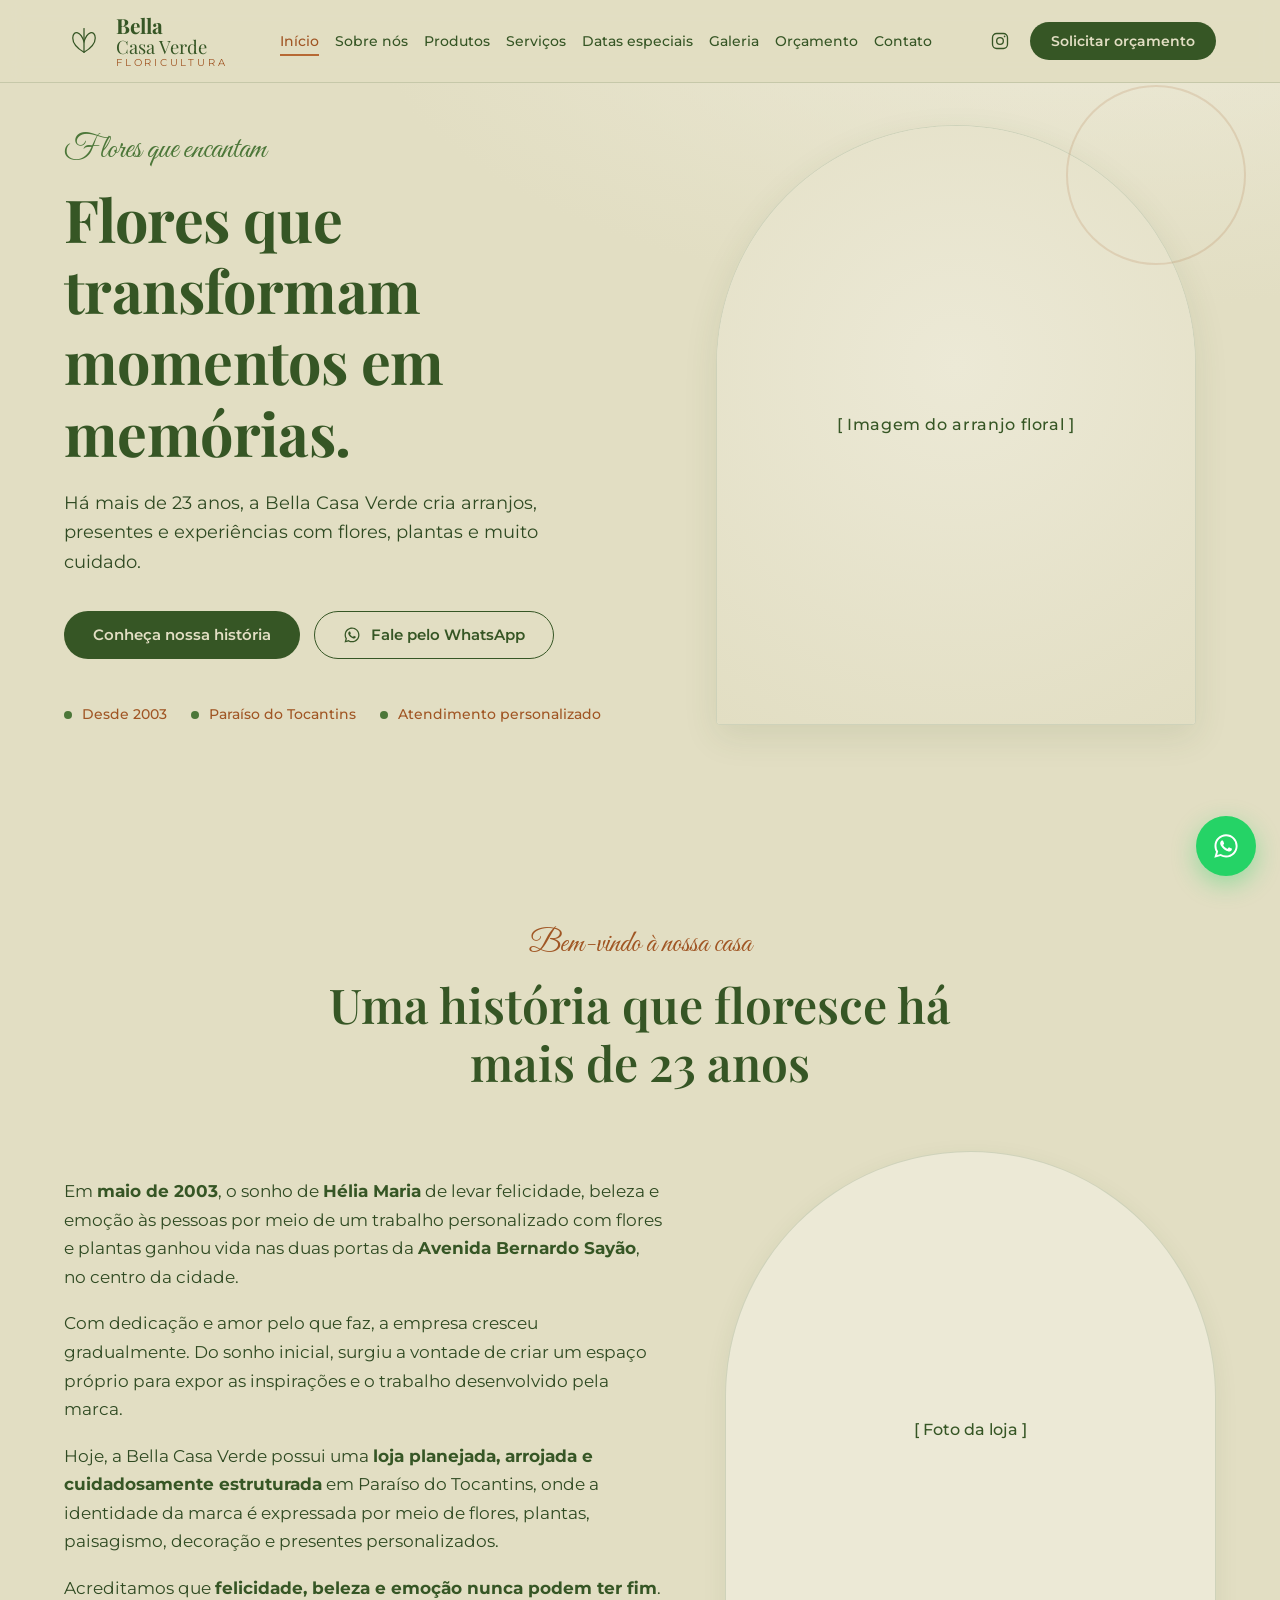
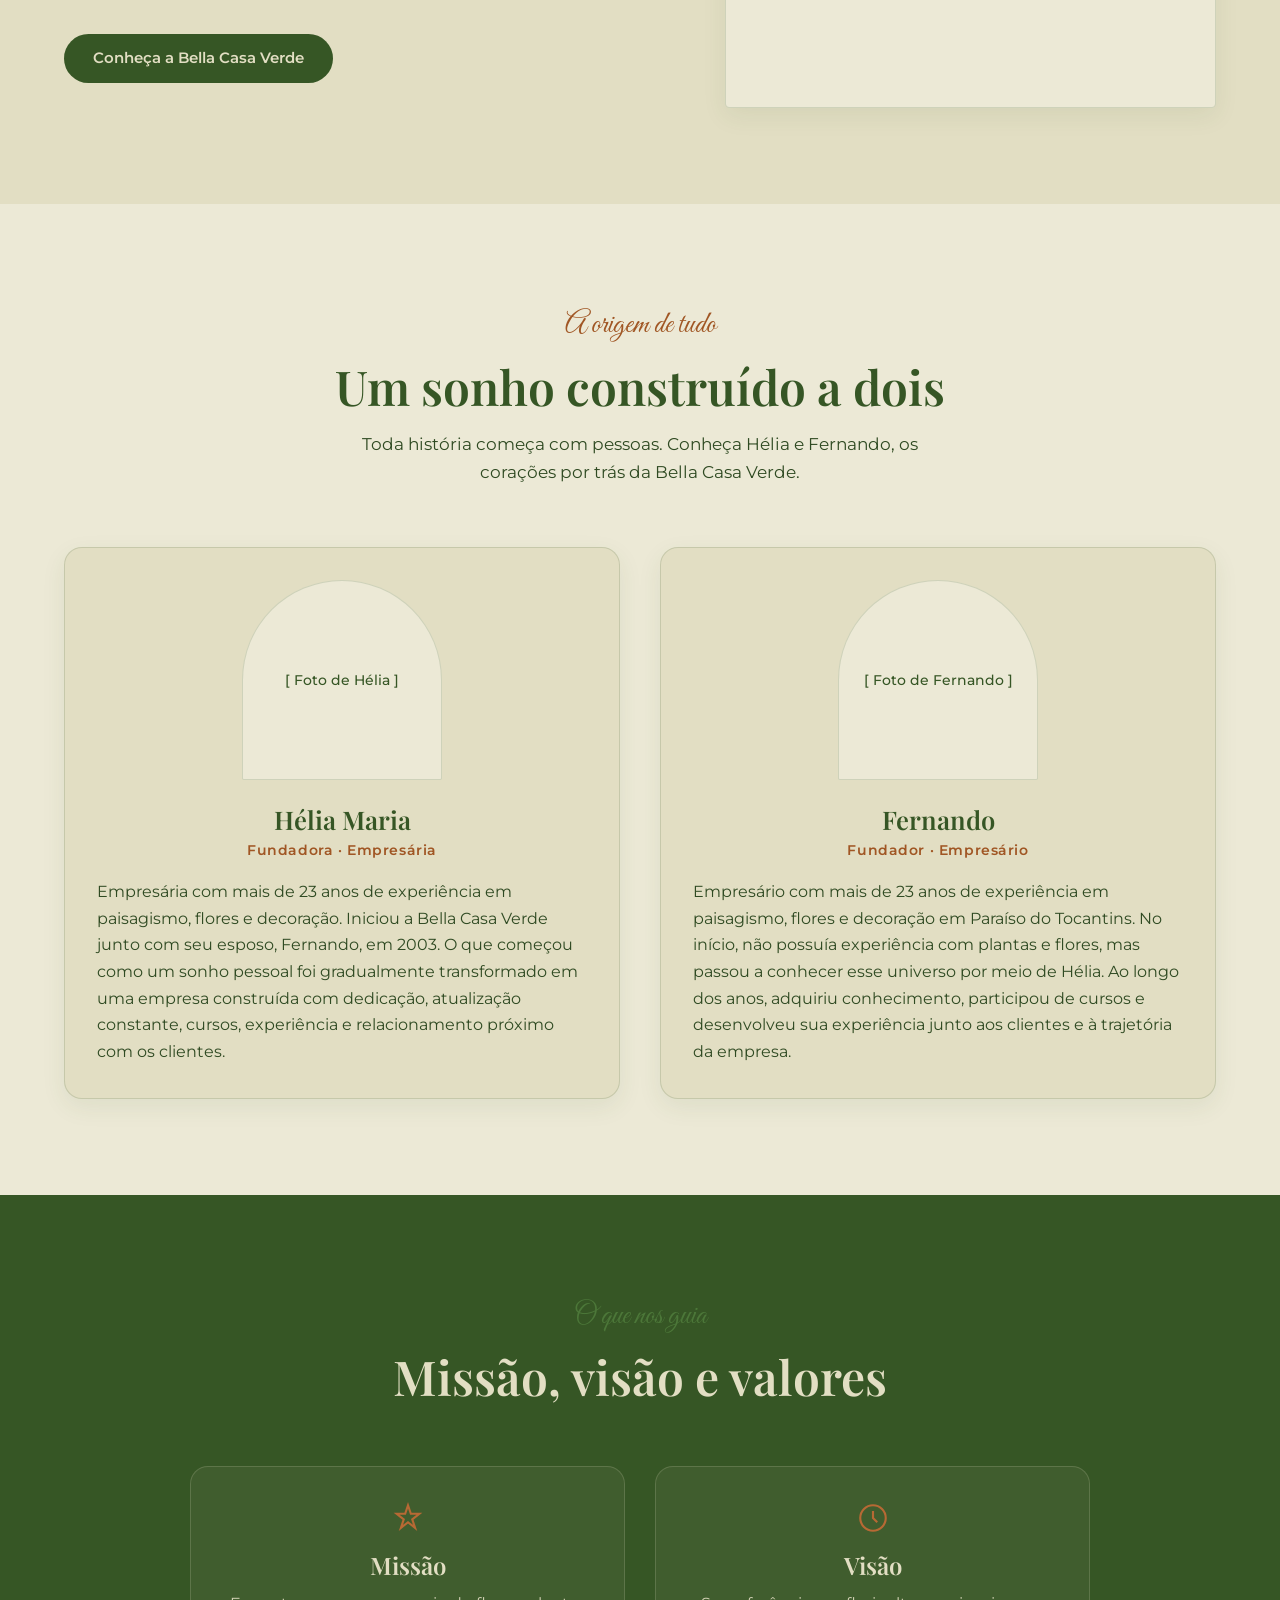
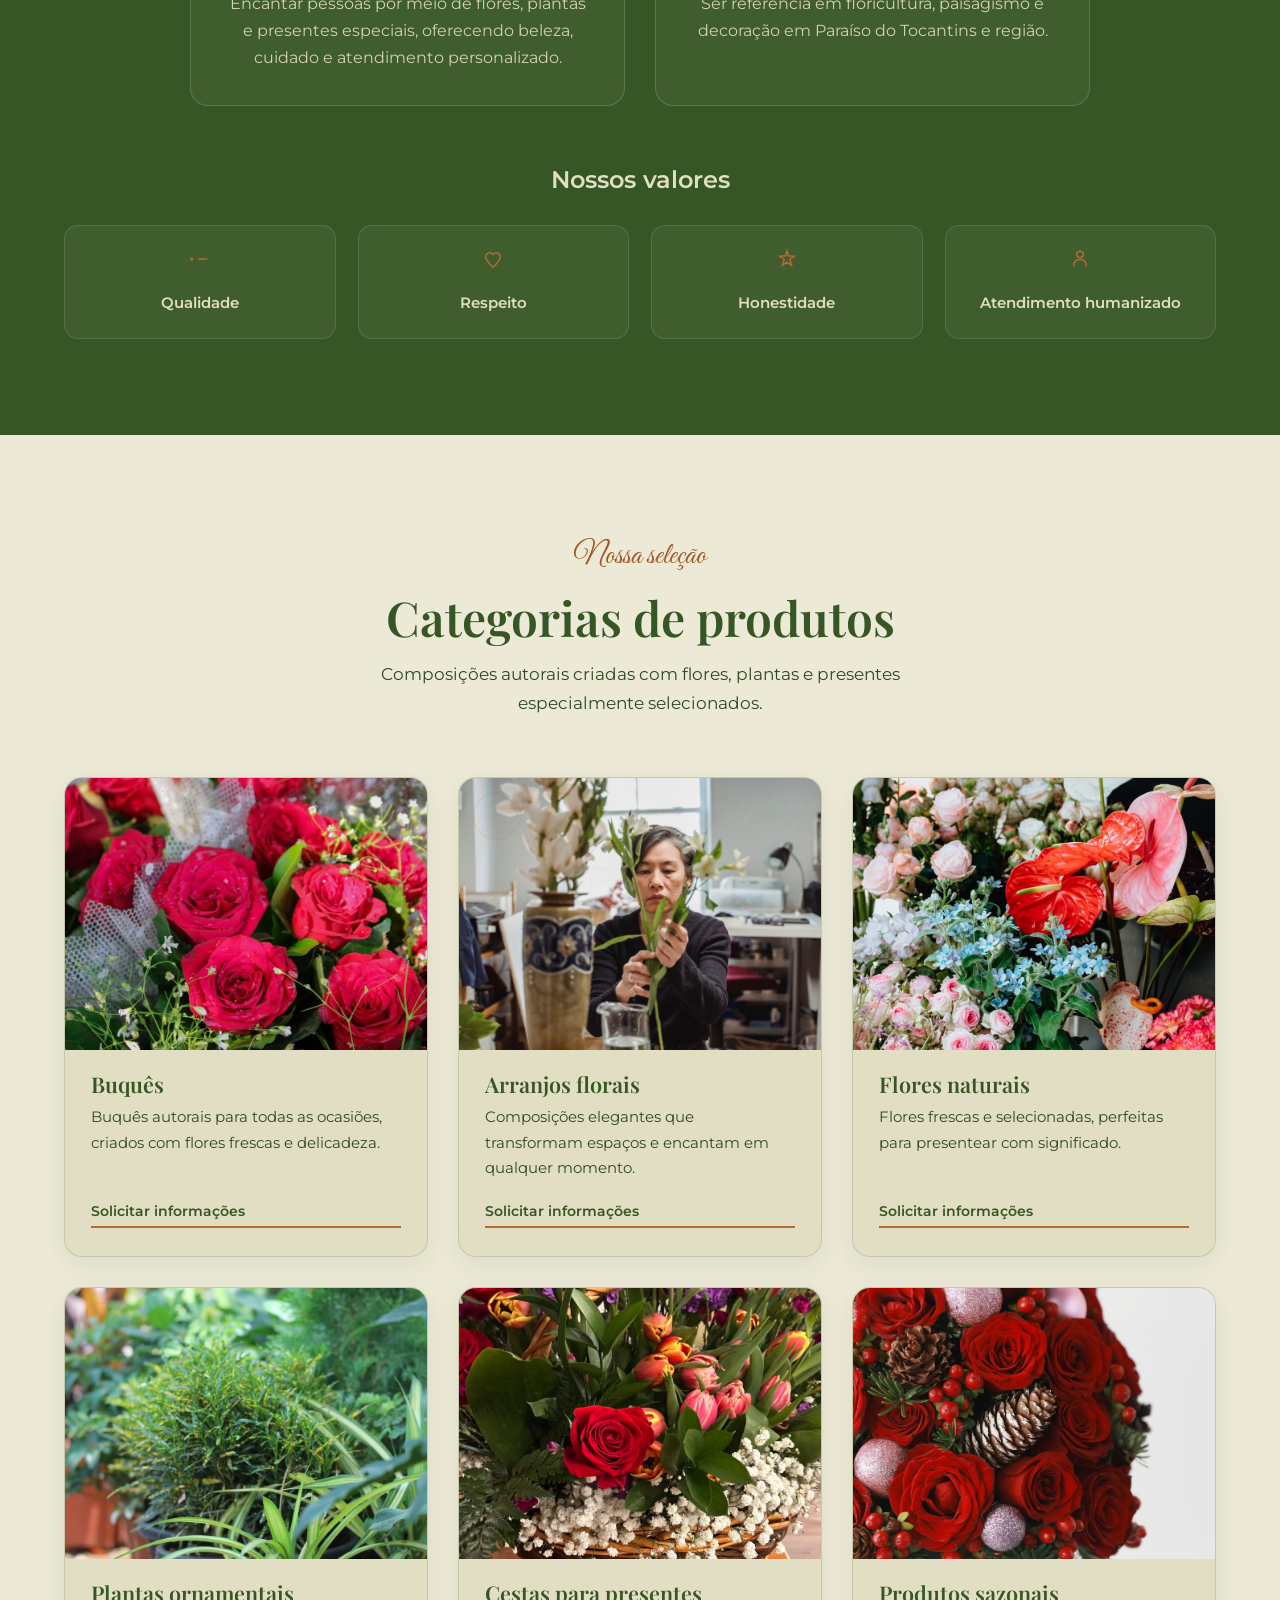
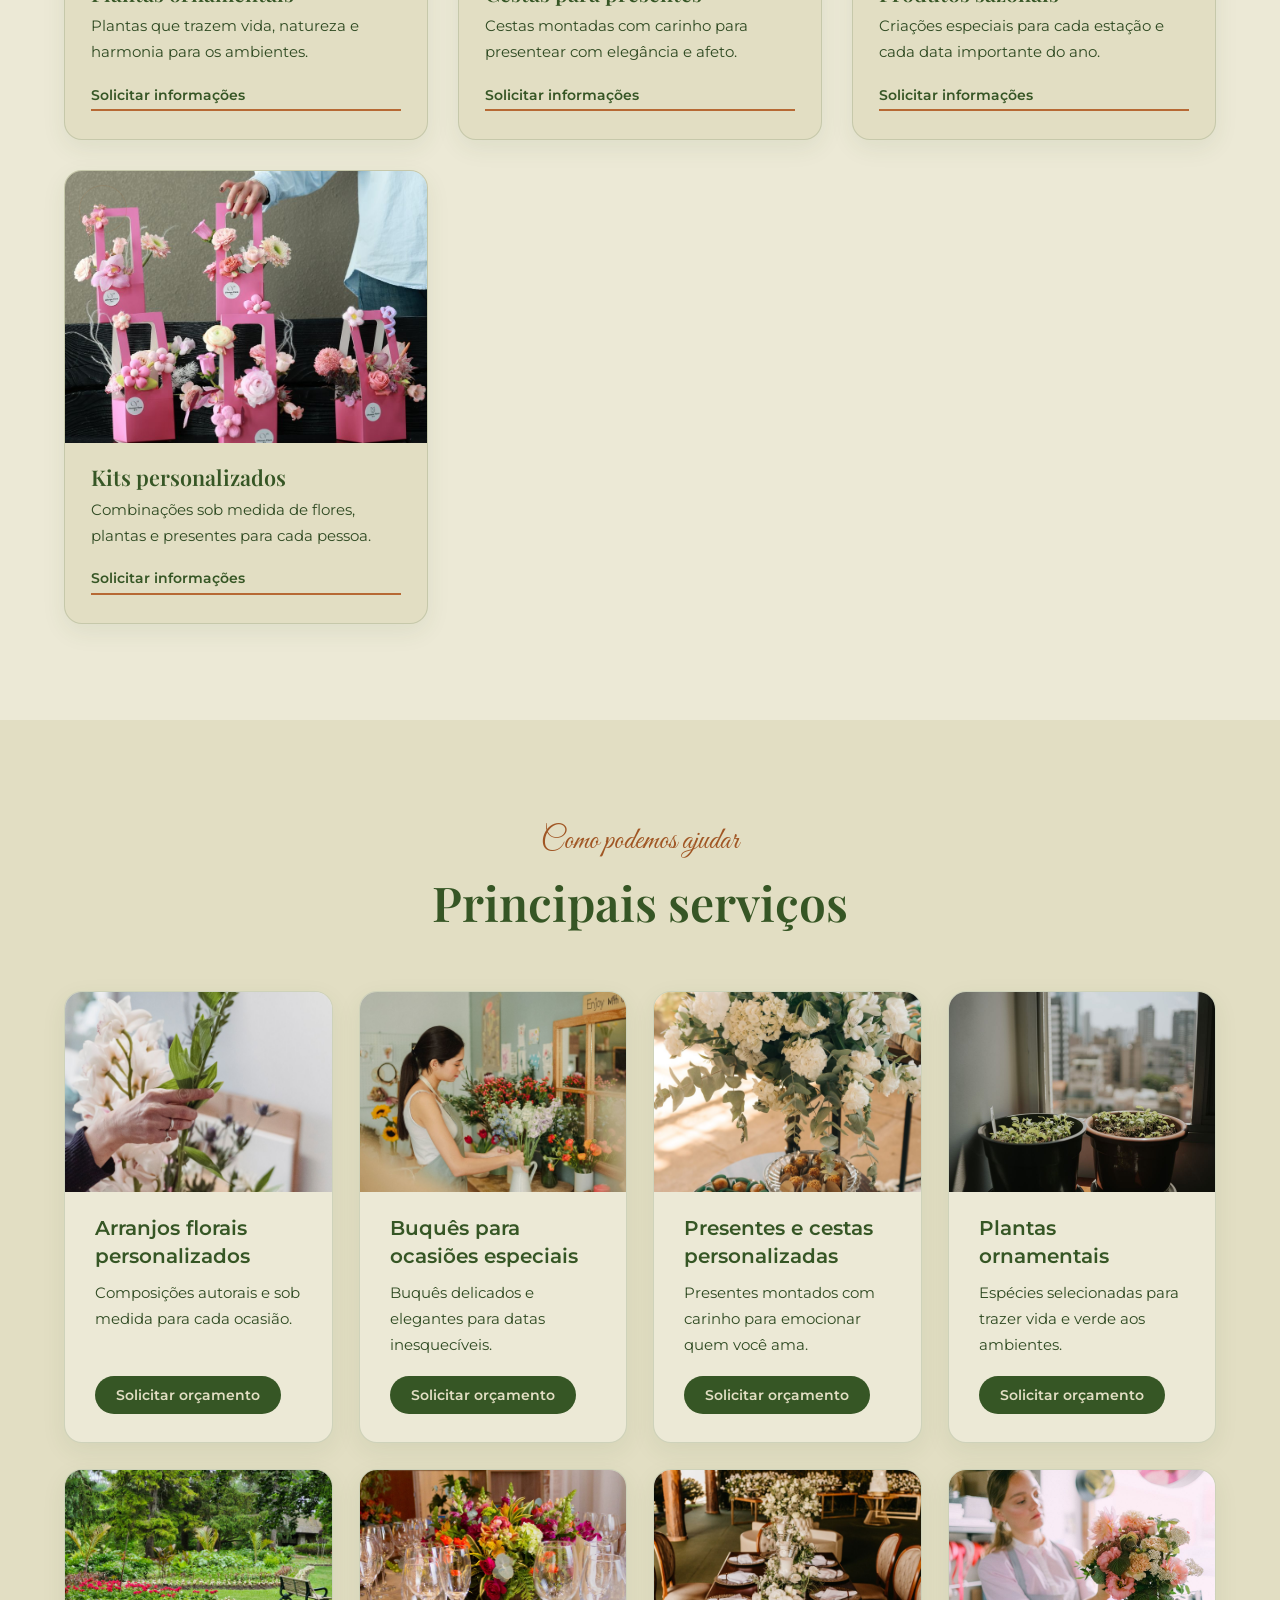
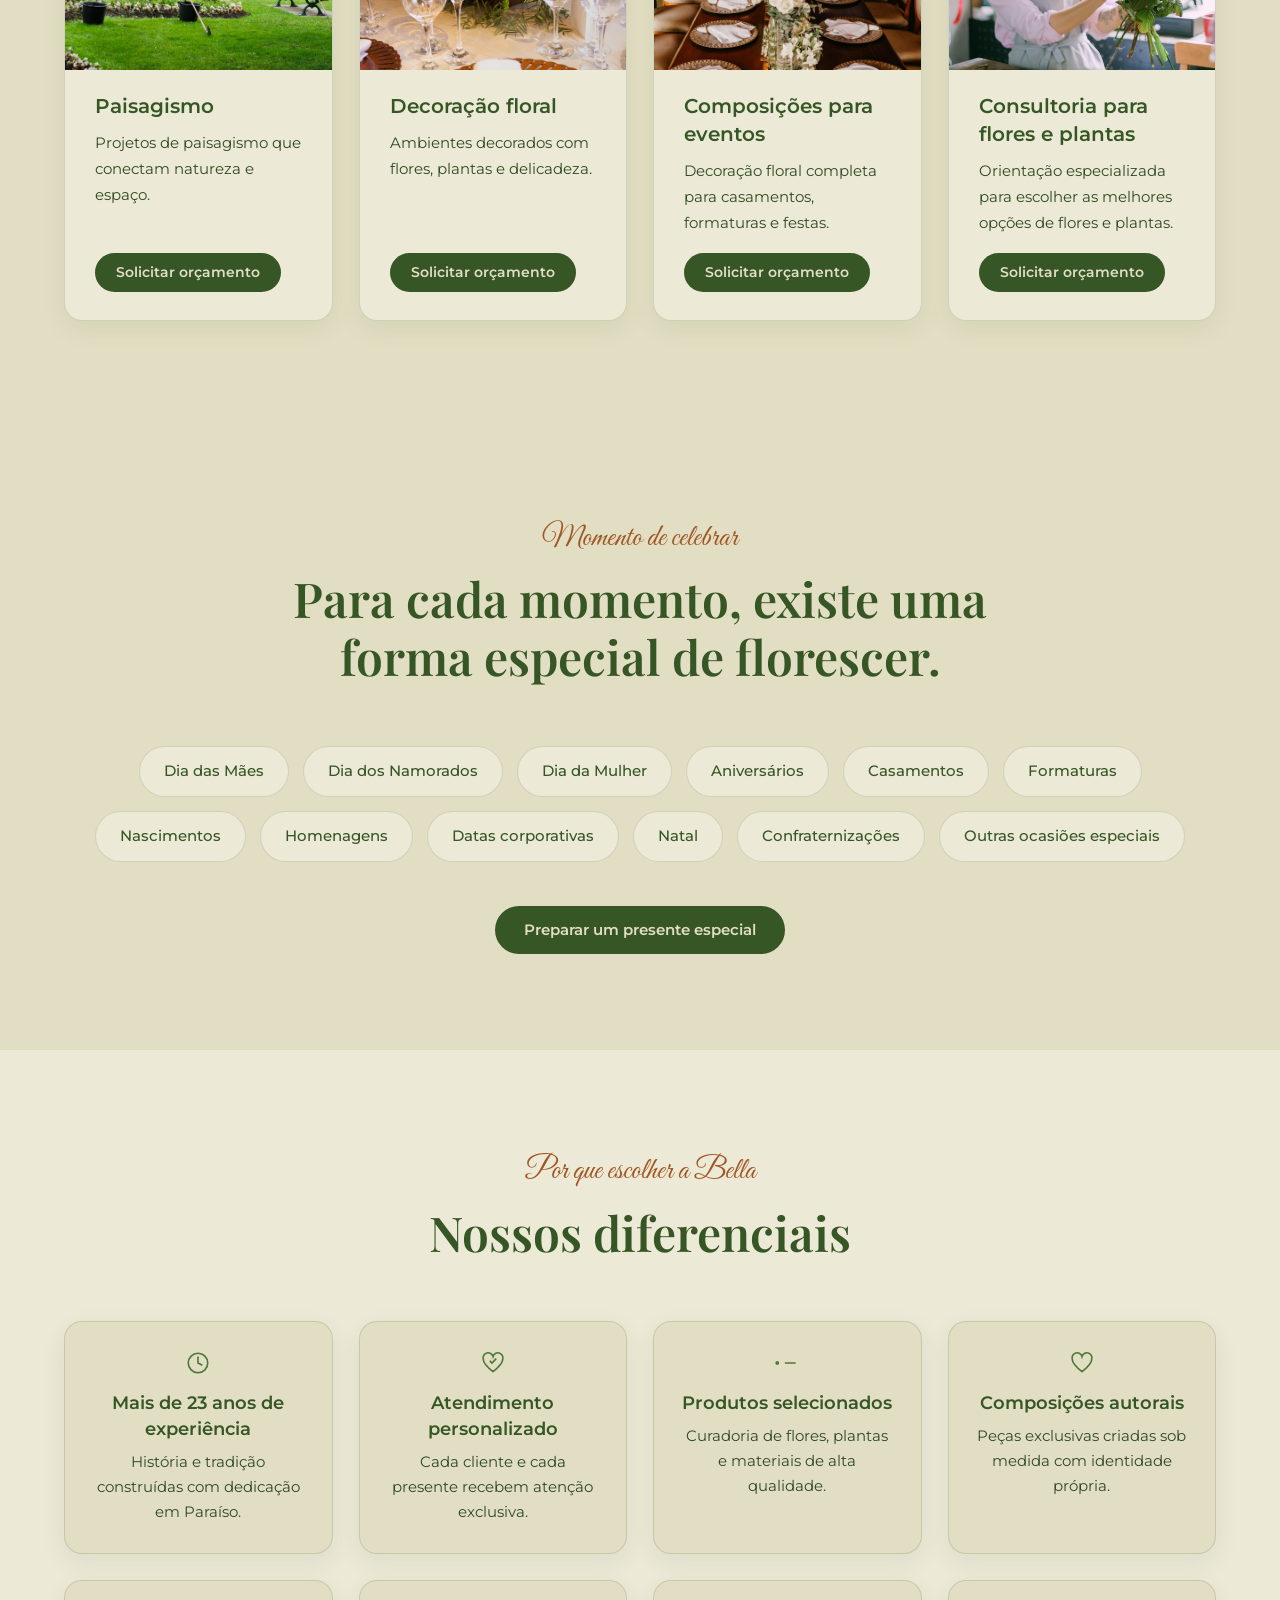
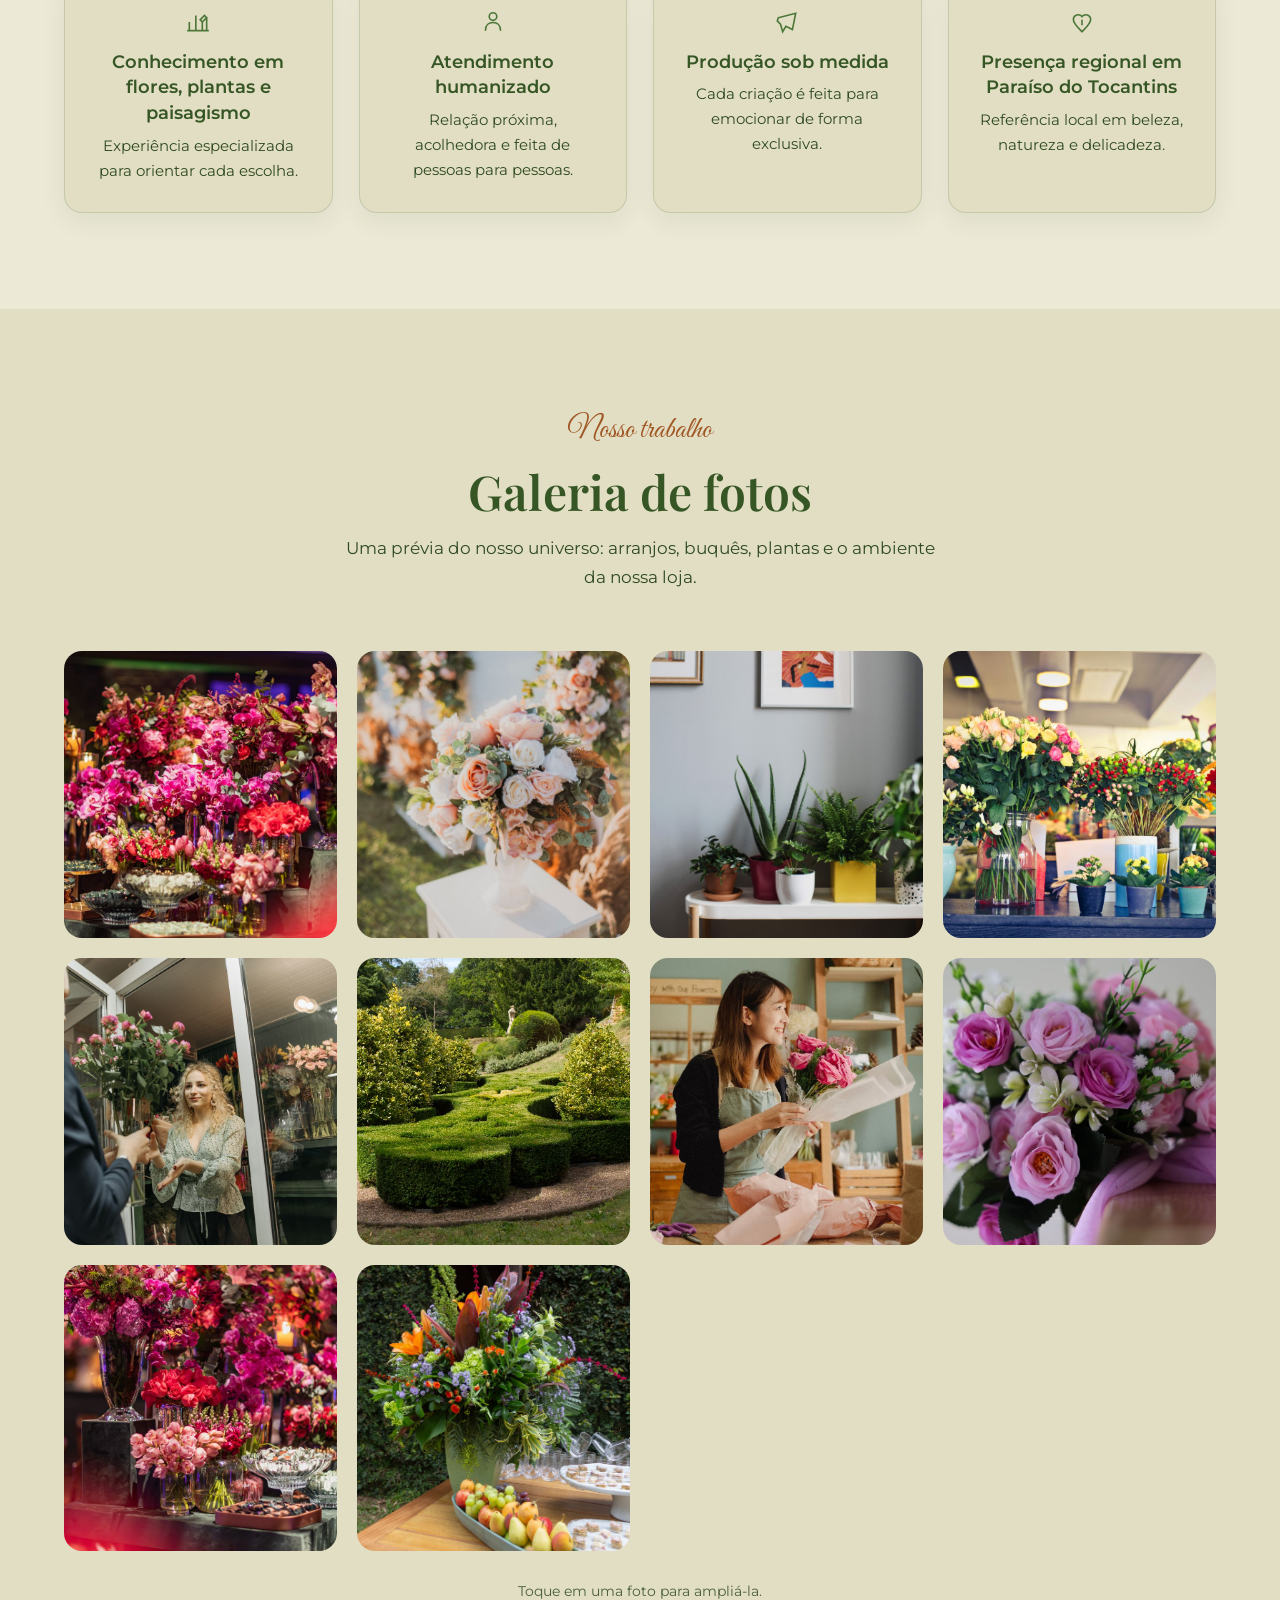
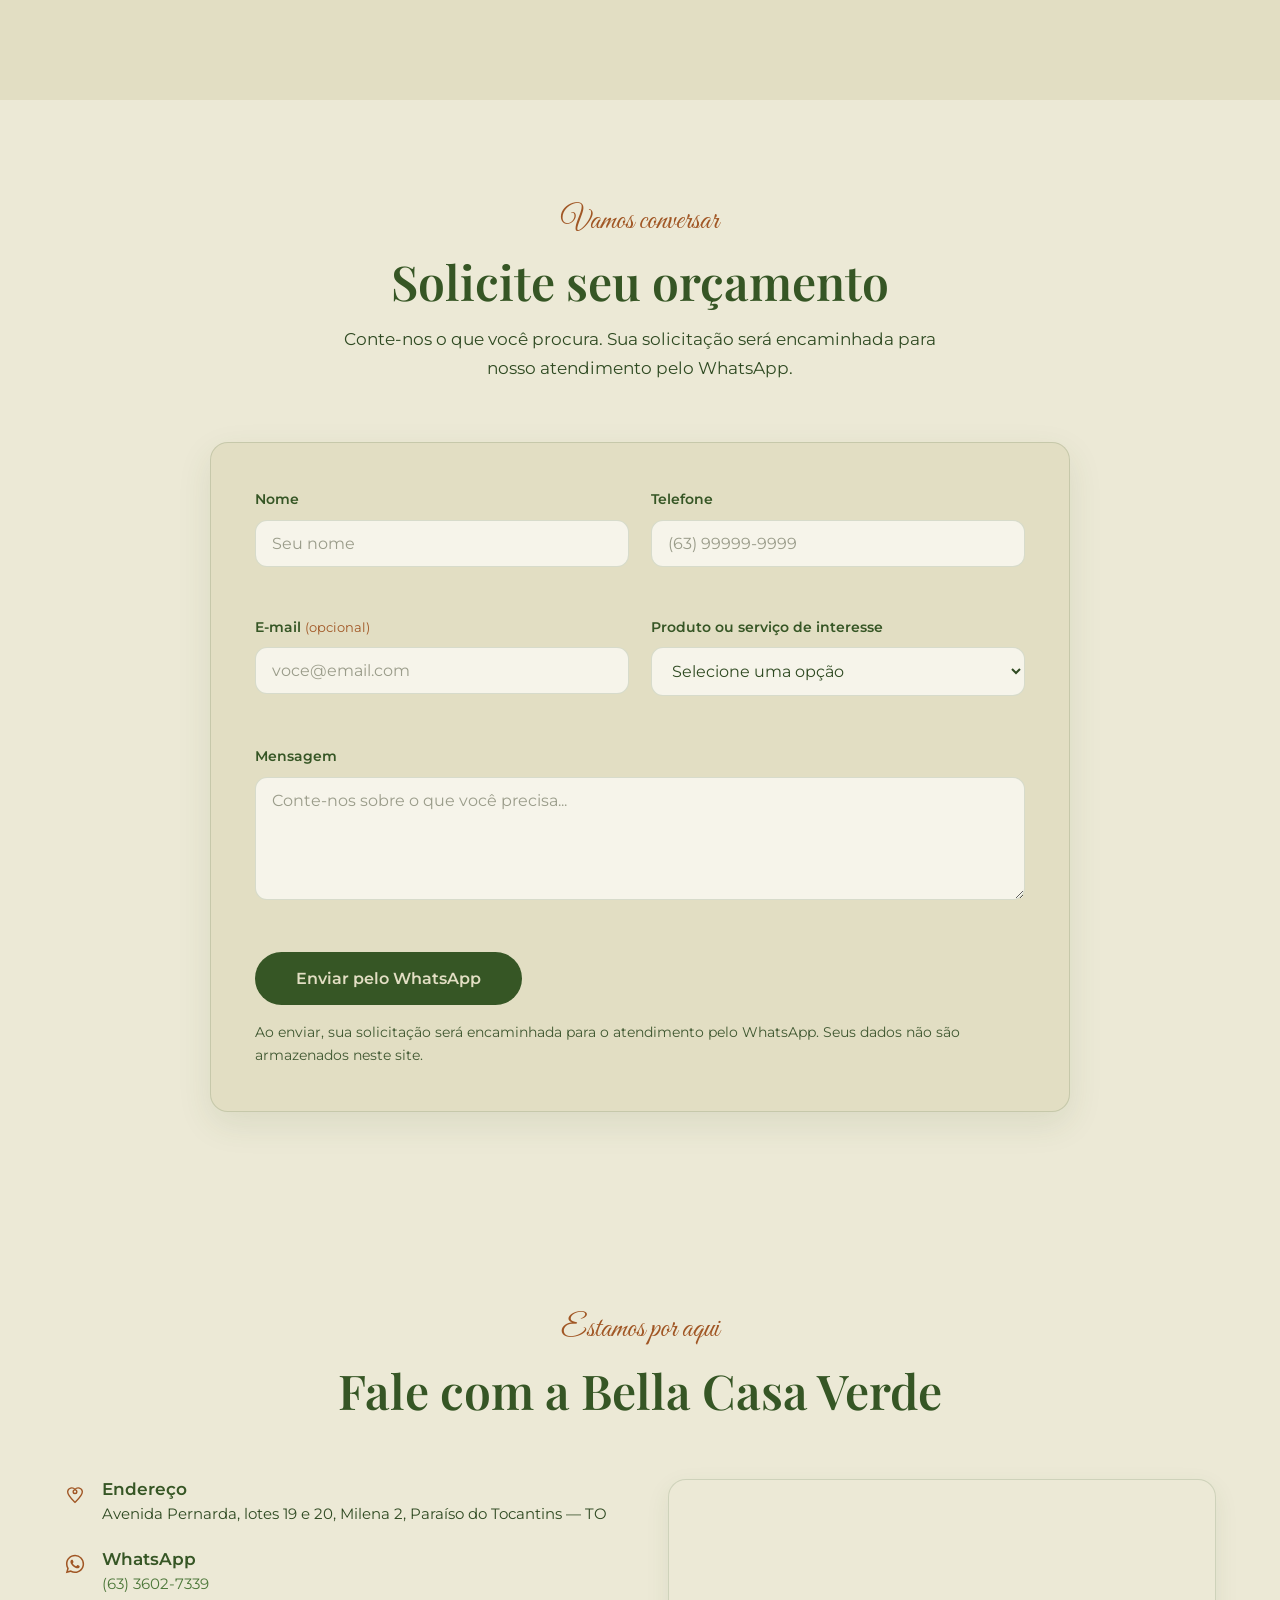
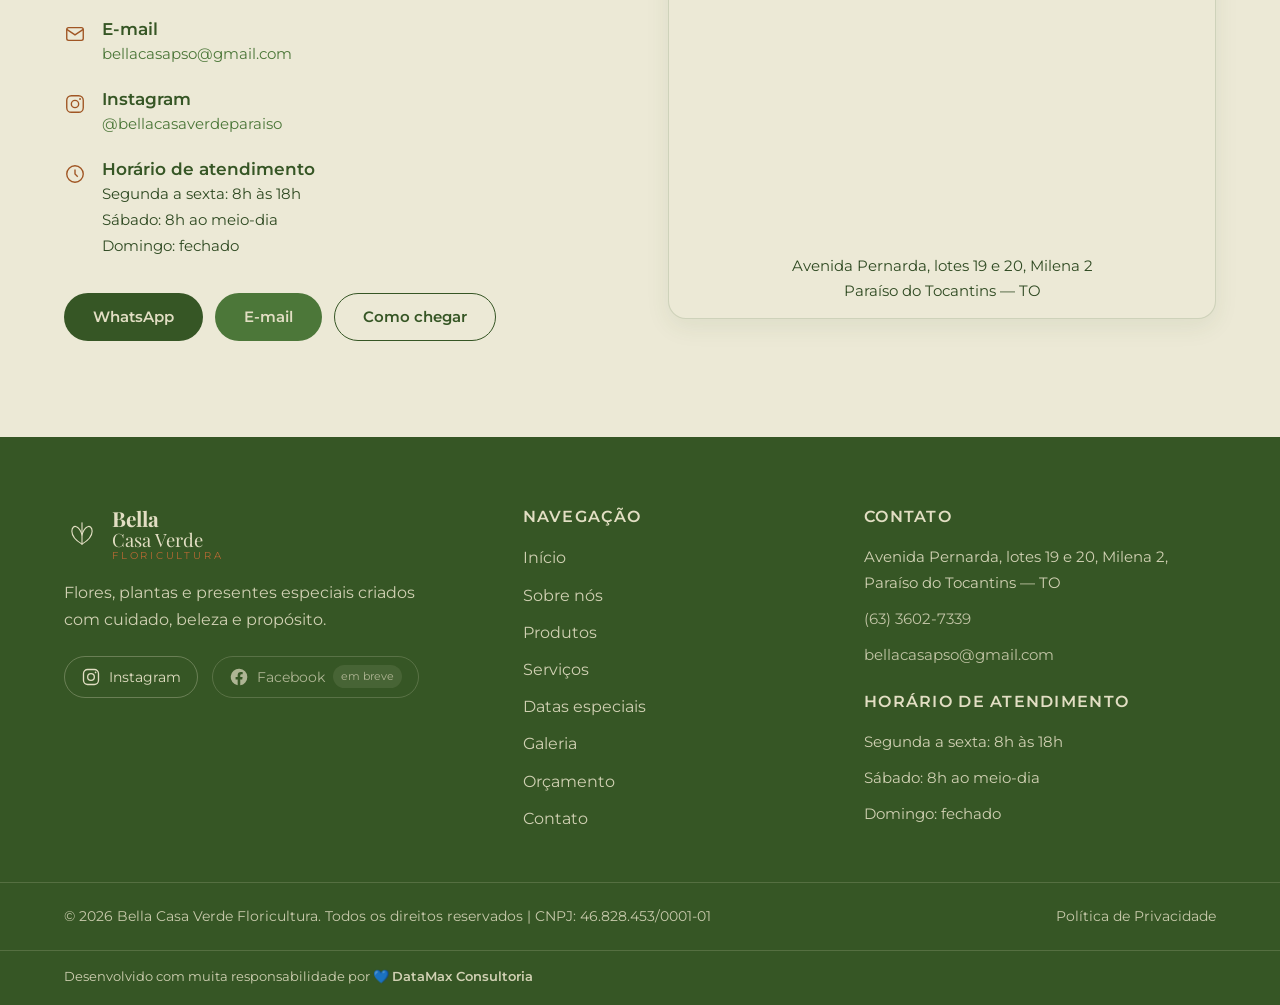
==== index.html @ 3851d589 "primeiro commit" ====
<!DOCTYPE html>
<html lang="pt-BR">
<head>
  <meta charset="UTF-8" />
  <meta name="viewport" content="width=device-width, initial-scale=1.0" />
  <title>Bella Casa Verde Floricultura | Flores e plantas em Paraíso do Tocantins</title>

  <!-- SEO -->
  <meta name="description" content="Bella Casa Verde Floricultura: há mais de 23 anos criando arranjos florais, buquês, plantas ornamentais e presentes personalizados em Paraíso do Tocantins. Solicite seu orçamento pelo WhatsApp." />
  <meta name="robots" content="index, follow" />
  <meta name="author" content="Bella Casa Verde Floricultura" />
  <meta name="geo.region" content="BR-TO" />
  <meta name="geo.placename" content="Paraíso do Tocantins" />
  <link rel="canonical" href="https://www.bellacasaverde.com.br/" />

  <!-- Open Graph -->
  <meta property="og:type" content="website" />
  <meta property="og:title" content="Bella Casa Verde Floricultura" />
  <meta property="og:description" content="Flores, plantas e presentes especiais criados com cuidado, beleza e propósito. Floricultura premium em Paraíso do Tocantins." />
  <meta property="og:url" content="https://www.bellacasaverde.com.br/" />
  <meta property="og:locale" content="pt_BR" />
  <meta property="og:site_name" content="Bella Casa Verde Floricultura" />

  <!-- Favicon: ícone inspirado na orquídea Hélia -->
  <link rel="icon" type="image/svg+xml"
    href="data:image/svg+xml,%3Csvg xmlns='http://www.w3.org/2000/svg' viewBox='0 0 64 64'%3E%3Crect width='64' height='64' rx='14' fill='%23365625'/%3E%3Cpath d='M32 50 C22 44 14 36 14 27 C14 21 18 17 22 19 C27 21 30 27 32 33 C34 27 37 21 42 19 C46 17 50 21 50 27 C50 36 42 44 32 50 Z' fill='none' stroke='%23E2DEC3' stroke-width='2'/%3E%3Cpath d='M32 50 L32 14' stroke='%23B76934' stroke-width='2' stroke-linecap='round'/%3E%3C/svg%3E" />

  <!-- Dados estruturados para SEO local -->
  <script type="application/ld+json">
  {
    "@context": "https://schema.org",
    "@type": "Florist",
    "name": "Bella Casa Verde Floricultura",
    "legalName": "Bella Casa Verde Floricultura",
    "description": "Floricultura em Paraíso do Tocantins com mais de 23 anos de experiência em arranjos florais, buquês, plantas ornamentais, paisagismo e presentes personalizados.",
    "foundingDate": "2003-05",
    "email": "bellacasapso@gmail.com",
    "telephone": "+55 63 3602-7339",
    "address": {
      "@type": "PostalAddress",
      "streetAddress": "Avenida Pernarda, lotes 19 e 20, Milena 2",
      "addressLocality": "Paraíso do Tocantins",
      "addressRegion": "TO",
      "addressCountry": "BR"
    },
    "sameAs": [
      "https://www.instagram.com/bellacasaverdeparaiso"
    ],
    "openingHoursSpecification": [
      {
        "@type": "OpeningHoursSpecification",
        "dayOfWeek": ["Monday","Tuesday","Wednesday","Thursday","Friday"],
        "opens": "08:00",
        "closes": "18:00"
      },
      {
        "@type": "OpeningHoursSpecification",
        "dayOfWeek": "Saturday",
        "opens": "08:00",
        "closes": "12:00"
      }
    ]
  }
  </script>

  <!-- Fontes: Montserrat (funcional), Playfair Display (autoral, substituta de Catchy Mager), Great Vibes (manuscrita, substituta de Steak and Cheese) -->
  <link rel="preconnect" href="https://fonts.googleapis.com" />
  <link rel="preconnect" href="https://fonts.gstatic.com" crossorigin />
  <link
    href="https://fonts.googleapis.com/css2?family=Montserrat:ital,wght@0,300;0,400;0,500;0,600;0,700;1,400&family=Playfair+Display:ital,wght@0,500;0,600;0,700;1,500&family=Great+Vibes&display=swap"
    rel="stylesheet" />

  <link rel="stylesheet" href="css/style.css" />
</head>
<body>
  <a class="skip-link" href="#conteudo">Pular para o conteúdo principal</a>

  <!-- ============ CABEÇALHO ============ -->
  <header class="header" id="topo">
    <div class="container header__inner">
      <a href="#topo" class="brand" aria-label="Bella Casa Verde Floricultura - Início">
        <span class="brand__mark" aria-hidden="true">
          <svg viewBox="0 0 64 64" width="40" height="40" role="img" aria-label="Orquídea Hélia">
            <path d="M32 50 C22 44 14 36 14 27 C14 21 18 17 22 19 C27 21 30 27 32 33 C34 27 37 21 42 19 C46 17 50 21 50 27 C50 36 42 44 32 50 Z" fill="none" stroke="currentColor" stroke-width="2"/>
            <path d="M32 50 L32 12" stroke="currentColor" stroke-width="2" stroke-linecap="round"/>
          </svg>
        </span>
        <span class="brand__text">
          <strong>Bella</strong> Casa Verde
          <em>Floricultura</em>
        </span>
      </a>

      <nav class="nav" id="menu" aria-label="Menu principal">
        <button class="nav__toggle" id="navToggle" aria-expanded="false" aria-controls="menuList" aria-label="Abrir menu">
          <span></span><span></span><span></span>
        </button>
        <ul class="nav__list" id="menuList">
          <li><a href="#topo" class="active">Início</a></li>
          <li><a href="#sobre">Sobre nós</a></li>
          <li><a href="#produtos">Produtos</a></li>
          <li><a href="#servicos">Serviços</a></li>
          <li><a href="#datas">Datas especiais</a></li>
          <li><a href="#galeria">Galeria</a></li>
          <li><a href="#orcamento">Orçamento</a></li>
          <li><a href="#contato">Contato</a></li>
        </ul>
      </nav>

      <div class="header__actions">
        <a href="https://www.instagram.com/bellacasaverdeparaiso" target="_blank" rel="noopener" class="header__social" aria-label="Instagram da Bella Casa Verde">
          <svg viewBox="0 0 24 24" width="20" height="20" fill="none" stroke="currentColor" stroke-width="1.6" aria-hidden="true">
            <rect x="3" y="3" width="18" height="18" rx="5"/>
            <circle cx="12" cy="12" r="4"/>
            <circle cx="17.5" cy="6.5" r="1" fill="currentColor" stroke="none"/>
          </svg>
        </a>
        <a href="#orcamento" class="btn btn--primary btn--small">Solicitar orçamento</a>
      </div>
    </div>
  </header>

  <main id="conteudo">

    <!-- ============ HERO ============ -->
    <section class="hero" aria-label="Apresentação da Bella Casa Verde">
      <div class="container hero__grid">
        <div class="hero__content">
          <p class="hero__eyebrow script">Flores que encantam</p>
          <h1 class="hero__title">Flores que transformam momentos em memórias.</h1>
          <p class="hero__subtitle">Há mais de 23 anos, a Bella Casa Verde cria arranjos, presentes e experiências com flores, plantas e muito cuidado.</p>
          <div class="hero__actions">
            <a href="#sobre" class="btn btn--primary">Conheça nossa história</a>
            <a href="https://wa.me/556336027339?text=Ol%C3%A1!%20Vim%20pelo%20site%20da%20Bella%20Casa%20Verde%20e%20gostaria%20de%20saber%20mais%20sobre%20voc%C3%AAs." target="_blank" rel="noopener" class="btn btn--ghost">
              <svg viewBox="0 0 24 24" width="18" height="18" fill="currentColor" aria-hidden="true"><path d="M19.05 4.91A9.82 9.82 0 0 0 12.04 2C6.58 2 2.13 6.45 2.13 11.91c0 1.75.46 3.45 1.32 4.95L2 22l5.25-1.38c1.45.79 3.08 1.21 4.79 1.21h.01c5.46 0 9.91-4.45 9.91-9.91 0-2.65-1.03-5.14-2.9-7.01zM12.05 20.15h-.01a8.2 8.2 0 0 1-4.18-1.15l-.3-.18-3.11.82.83-3.04-.2-.31a8.2 8.2 0 0 1-1.26-4.38c0-4.54 3.7-8.23 8.24-8.23 2.2 0 4.27.86 5.82 2.42a8.18 8.18 0 0 1 2.41 5.82c0 4.54-3.69 8.23-8.24 8.23zm4.52-6.16c-.25-.13-1.47-.72-1.69-.81-.23-.08-.39-.12-.56.13-.17.25-.64.81-.79.97-.14.17-.29.19-.54.06-.25-.13-1.05-.39-1.99-1.23-.74-.66-1.23-1.47-1.38-1.72-.14-.25-.02-.38.11-.51.11-.11.25-.29.37-.43.12-.14.17-.25.25-.41.08-.17.04-.31-.02-.43-.06-.13-.56-1.34-.76-1.84-.2-.48-.41-.42-.56-.43h-.48c-.17 0-.43.06-.66.31-.22.25-.86.85-.86 2.07 0 1.22.89 2.4 1.01 2.56.12.17 1.75 2.67 4.23 3.74.59.26 1.05.41 1.41.52.59.19 1.13.16 1.56.1.48-.07 1.47-.6 1.67-1.18.21-.58.21-1.07.15-1.18-.06-.1-.23-.16-.48-.29z"/></svg>
              Fale pelo WhatsApp
            </a>
          </div>
          <ul class="hero__meta">
            <li>Desde 2003</li>
            <li>Paraíso do Tocantins</li>
            <li>Atendimento personalizado</li>
          </ul>
        </div>
        <div class="hero__visual">
          <figure class="hero__frame" role="img" aria-label="Imagem de destaque - placeholder: arranjo floral sofisticado da Bella Casa Verde">
            <div class="hero__placeholder">[ Imagem do arranjo floral ]</div>
          </figure>
          <span class="hero__arc" aria-hidden="true"></span>
        </div>
      </div>
    </section>

    <!-- ============ APRESENTAÇÃO DA EMPRESA / SOBRE ============ -->
    <section class="section historia" id="sobre">
      <div class="container">
        <div class="section__head">
          <p class="script script--terracota">Bem-vindo à nossa casa</p>
          <h2 class="section__title">Uma história que floresce há mais de 23 anos</h2>
        </div>
        <div class="historia__grid">
          <div class="historia__text">
            <p>Em <strong>maio de 2003</strong>, o sonho de <strong>Hélia Maria</strong> de levar felicidade, beleza e emoção às pessoas por meio de um trabalho personalizado com flores e plantas ganhou vida nas duas portas da <strong>Avenida Bernardo Sayão</strong>, no centro da cidade.</p>
            <p>Com dedicação e amor pelo que faz, a empresa cresceu gradualmente. Do sonho inicial, surgiu a vontade de criar um espaço próprio para expor as inspirações e o trabalho desenvolvido pela marca.</p>
            <p>Hoje, a Bella Casa Verde possui uma <strong>loja planejada, arrojada e cuidadosamente estruturada</strong> em Paraíso do Tocantins, onde a identidade da marca é expressada por meio de flores, plantas, paisagismo, decoração e presentes personalizados.</p>
            <p>Acreditamos que <strong>felicidade, beleza e emoção nunca podem ter fim</strong>.</p>
            <a href="#fundadores" class="btn btn--primary">Conheça a Bella Casa Verde</a>
          </div>
          <div class="historia__visual">
            <figure class="arc-frame" role="img" aria-label="Placeholder: interior da loja Bella Casa Verde">
              <div class="arc-frame__placeholder">[ Foto da loja ]</div>
            </figure>
          </div>
        </div>
      </div>
    </section>

    <!-- ============ FUNDADORES ============ -->
    <section class="section fundadores section--cream" id="fundadores">
      <div class="container">
        <div class="section__head">
          <p class="script script--terracota">A origem de tudo</p>
          <h2 class="section__title">Um sonho construído a dois</h2>
          <p class="section__intro">Toda história começa com pessoas. Conheça Hélia e Fernando, os corações por trás da Bella Casa Verde.</p>
        </div>
        <div class="fundadores__grid">
          <article class="card-fundador">
            <figure class="card-fundador__photo" role="img" aria-label="Placeholder: fotografia de Hélia Maria">
              <div class="card-fundador__placeholder">[ Foto de Hélia ]</div>
            </figure>
            <h3 class="card-fundador__name">Hélia Maria</h3>
            <p class="card-fundador__role">Fundadora · Empresária</p>
            <p class="card-fundador__text">Empresária com mais de 23 anos de experiência em paisagismo, flores e decoração. Iniciou a Bella Casa Verde junto com seu esposo, Fernando, em 2003. O que começou como um sonho pessoal foi gradualmente transformado em uma empresa construída com dedicação, atualização constante, cursos, experiência e relacionamento próximo com os clientes.</p>
          </article>
          <article class="card-fundador">
            <figure class="card-fundador__photo" role="img" aria-label="Placeholder: fotografia de Fernando">
              <div class="card-fundador__placeholder">[ Foto de Fernando ]</div>
            </figure>
            <h3 class="card-fundador__name">Fernando</h3>
            <p class="card-fundador__role">Fundador · Empresário</p>
            <p class="card-fundador__text">Empresário com mais de 23 anos de experiência em paisagismo, flores e decoração em Paraíso do Tocantins. No início, não possuía experiência com plantas e flores, mas passou a conhecer esse universo por meio de Hélia. Ao longo dos anos, adquiriu conhecimento, participou de cursos e desenvolveu sua experiência junto aos clientes e à trajetória da empresa.</p>
          </article>
        </div>
      </div>
    </section>

    <!-- ============ MISSÃO, VISÃO E VALORES ============ -->
    <section class="section missao" id="missao">
      <div class="container">
        <div class="section__head">
          <p class="script">O que nos guia</p>
          <h2 class="section__title">Missão, visão e valores</h2>
        </div>
        <div class="missao__cards">
          <article class="card-institucional">
            <span class="card-institucional__icon" aria-hidden="true">
              <svg viewBox="0 0 24 24" width="34" height="34" fill="none" stroke="currentColor" stroke-width="1.5"><path d="M12 3 L14 9 L20 9 L15 13 L17 19 L12 15 L7 19 L9 13 L4 9 L10 9 Z"/></svg>
            </span>
            <h3>Missão</h3>
            <p>Encantar pessoas por meio de flores, plantas e presentes especiais, oferecendo beleza, cuidado e atendimento personalizado.</p>
          </article>
          <article class="card-institucional">
            <span class="card-institucional__icon" aria-hidden="true">
              <svg viewBox="0 0 24 24" width="34" height="34" fill="none" stroke="currentColor" stroke-width="1.5"><circle cx="12" cy="12" r="9"/><path d="M12 7 L12 12 L15 15"/></svg>
            </span>
            <h3>Visão</h3>
            <p>Ser referência em floricultura, paisagismo e decoração em Paraíso do Tocantins e região.</p>
          </article>
        </div>
        <div class="valores">
          <h3 class="valores__title">Nossos valores</h3>
          <ul class="valores__list">
            <li>
              <span class="valores__icon" aria-hidden="true">
                <svg viewBox="0 0 24 24" width="22" height="22" fill="none" stroke="currentColor" stroke-width="1.6"><path d="M20 12 L10 12 M4 12 A1 1 0 1 1 2 12 A1 1 0 0 1 4 12 Z"/></svg>
              </span>
              <strong>Qualidade</strong>
            </li>
            <li>
              <span class="valores__icon" aria-hidden="true">
                <svg viewBox="0 0 24 24" width="22" height="22" fill="none" stroke="currentColor" stroke-width="1.6"><path d="M12 21 C8 17 4 13.5 4 9.5 A4.5 4.5 0 0 1 12 7 A4.5 4.5 0 0 1 20 9.5 C20 13.5 16 17 12 21 Z"/></svg>
              </span>
              <strong>Respeito</strong>
            </li>
            <li>
              <span class="valores__icon" aria-hidden="true">
                <svg viewBox="0 0 24 24" width="22" height="22" fill="none" stroke="currentColor" stroke-width="1.6"><path d="M12 3 L13.5 8.5 L20 9 L15 12.5 L17 19 L12 15.5 L7 19 L9 12.5 L4 9 L10.5 8.5 Z"/></svg>
              </span>
              <strong>Honestidade</strong>
            </li>
            <li>
              <span class="valores__icon" aria-hidden="true">
                <svg viewBox="0 0 24 24" width="22" height="22" fill="none" stroke="currentColor" stroke-width="1.6"><circle cx="12" cy="7" r="3.5"/><path d="M5 20 C5 15 8 12.5 12 12.5 C16 12.5 19 15 19 20"/></svg>
              </span>
              <strong>Atendimento humanizado</strong>
            </li>
          </ul>
        </div>
      </div>
    </section>

    <!-- ============ CATEGORIAS DE PRODUTOS ============ -->
    <section class="section produtos section--cream" id="produtos">
      <div class="container">
        <div class="section__head">
          <p class="script script--terracota">Nossa seleção</p>
          <h2 class="section__title">Categorias de produtos</h2>
          <p class="section__intro">Composições autorais criadas com flores, plantas e presentes especialmente selecionados.</p>
        </div>
        <div class="produtos__grid">
          <article class="card-produto">
            <figure class="card-produto__media" role="img" aria-label="Foto de buquê de flores">
              <img class="card-produto__img" src="img/categoria-buques.jpg" alt="Buquê de flores frescas" loading="lazy">
            </figure>
            <h3>Buquês</h3>
            <p>Buquês autorais para todas as ocasiões, criados com flores frescas e delicadeza.</p>
            <a href="https://wa.me/556336027339?text=Ol%C3%A1!%20Gostaria%20de%20solicitar%20informa%C3%A7%C3%B5es%20sobre%20os%20buqu%C3%AAs%20da%20Bella%20Casa%20Verde." target="_blank" rel="noopener" class="link-btn">Solicitar informações</a>
          </article>
          <article class="card-produto">
            <figure class="card-produto__media" role="img" aria-label="Foto de arranjo floral em vaso">
              <img class="card-produto__img" src="img/categoria-arranjos.jpg" alt="Arranjo floral em vaso" loading="lazy">
            </figure>
            <h3>Arranjos florais</h3>
            <p>Composições elegantes que transformam espaços e encantam em qualquer momento.</p>
            <a href="https://wa.me/556336027339?text=Ol%C3%A1!%20Gostaria%20de%20solicitar%20informa%C3%A7%C3%B5es%20sobre%20os%20arranjos%20florais%20da%20Bella%20Casa%20Verde." target="_blank" rel="noopener" class="link-btn">Solicitar informações</a>
          </article>
          <article class="card-produto">
            <figure class="card-produto__media" role="img" aria-label="Foto de flores naturais frescas">
              <img class="card-produto__img" src="img/categoria-flores.jpg" alt="Flores naturais frescas" loading="lazy">
            </figure>
            <h3>Flores naturais</h3>
            <p>Flores frescas e selecionadas, perfeitas para presentear com significado.</p>
            <a href="https://wa.me/556336027339?text=Ol%C3%A1!%20Gostaria%20de%20solicitar%20informa%C3%A7%C3%B5es%20sobre%20as%20flores%20naturais%20da%20Bella%20Casa%20Verde." target="_blank" rel="noopener" class="link-btn">Solicitar informações</a>
          </article>
          <article class="card-produto">
            <figure class="card-produto__media" role="img" aria-label="Foto de plantas ornamentais em vaso">
              <img class="card-produto__img" src="img/categoria-plantas.jpg" alt="Plantas ornamentais em vaso" loading="lazy">
            </figure>
            <h3>Plantas ornamentais</h3>
            <p>Plantas que trazem vida, natureza e harmonia para os ambientes.</p>
            <a href="https://wa.me/556336027339?text=Ol%C3%A1!%20Gostaria%20de%20solicitar%20informa%C3%A7%C3%B5es%20sobre%20as%20plantas%20ornamentais%20da%20Bella%20Casa%20Verde." target="_blank" rel="noopener" class="link-btn">Solicitar informações</a>
          </article>
          <article class="card-produto">
            <figure class="card-produto__media" role="img" aria-label="Foto de cesta para presentes">
              <img class="card-produto__img" src="img/categoria-cestas.jpg" alt="Cesta montada para presente" loading="lazy">
            </figure>
            <h3>Cestas para presentes</h3>
            <p>Cestas montadas com carinho para presentear com elegância e afeto.</p>
            <a href="https://wa.me/556336027339?text=Ol%C3%A1!%20Gostaria%20de%20solicitar%20informa%C3%A7%C3%B5es%20sobre%20as%20cestas%20para%20presentes%20da%20Bella%20Casa%20Verde." target="_blank" rel="noopener" class="link-btn">Solicitar informações</a>
          </article>
          <article class="card-produto">
            <figure class="card-produto__media" role="img" aria-label="Foto de produto floral sazonal">
              <img class="card-produto__img" src="img/categoria-sazonais.jpg" alt="Composição floral sazonal" loading="lazy">
            </figure>
            <h3>Produtos sazonais</h3>
            <p>Criações especiais para cada estação e cada data importante do ano.</p>
            <a href="https://wa.me/556336027339?text=Ol%C3%A1!%20Gostaria%20de%20solicitar%20informa%C3%A7%C3%B5es%20sobre%20os%20produtos%20sazonais%20da%20Bella%20Casa%20Verde." target="_blank" rel="noopener" class="link-btn">Solicitar informações</a>
          </article>
          <article class="card-produto">
            <figure class="card-produto__media" role="img" aria-label="Foto de kit personalizado">
              <img class="card-produto__img" src="img/categoria-kits.jpg" alt="Kit personalizado com flores e presentes" loading="lazy">
            </figure>
            <h3>Kits personalizados</h3>
            <p>Combinações sob medida de flores, plantas e presentes para cada pessoa.</p>
            <a href="https://wa.me/556336027339?text=Ol%C3%A1!%20Gostaria%20de%20solicitar%20informa%C3%A7%C3%B5es%20sobre%20os%20kits%20personalizados%20da%20Bella%20Casa%20Verde." target="_blank" rel="noopener" class="link-btn">Solicitar informações</a>
          </article>
        </div>
      </div>
    </section>

    <!-- ============ SERVIÇOS ============ -->
    <section class="section servicos" id="servicos">
      <div class="container">
        <div class="section__head">
          <p class="script script--terracota">Como podemos ajudar</p>
          <h2 class="section__title">Principais serviços</h2>
        </div>
        <div class="servicos__grid">
          <article class="card-servico">
            <figure class="card-produto__media" role="img" aria-label="Foto de arranjo floral personalizado">
              <img class="card-produto__img" src="img/servico-arranjos.jpg" alt="Florista arrumando um arranjo de flores em vaso" loading="lazy">
            </figure>
            <h3>Arranjos florais personalizados</h3>
            <p>Composições autorais e sob medida para cada ocasião.</p>
            <a href="https://wa.me/556336027339?text=Ol%C3%A1!%20Gostaria%20de%20solicitar%20um%20or%C3%A7amento%20para%20arranjos%20florais%20personalizados." target="_blank" rel="noopener" class="btn btn--primary btn--small">Solicitar orçamento</a>
          </article>
          <article class="card-servico">
            <figure class="card-produto__media" role="img" aria-label="Foto de buquê para ocasiões especiais">
              <img class="card-produto__img" src="img/servico-buques.jpg" alt="Florista preparando um buquê delicado" loading="lazy">
            </figure>
            <h3>Buquês para ocasiões especiais</h3>
            <p>Buquês delicados e elegantes para datas inesquecíveis.</p>
            <a href="https://wa.me/556336027339?text=Ol%C3%A1!%20Gostaria%20de%20solicitar%20um%20or%C3%A7amento%20para%20buqu%C3%AAs%20para%20ocasi%C3%B5es%20especiais." target="_blank" rel="noopener" class="btn btn--primary btn--small">Solicitar orçamento</a>
          </article>
          <article class="card-servico">
            <figure class="card-produto__media" role="img" aria-label="Foto de presente personalizado">
              <img class="card-produto__img" src="img/servico-presentes.jpg" alt="Flores e doces montados como presente especial" loading="lazy">
            </figure>
            <h3>Presentes e cestas personalizadas</h3>
            <p>Presentes montados com carinho para emocionar quem você ama.</p>
            <a href="https://wa.me/556336027339?text=Ol%C3%A1!%20Gostaria%20de%20solicitar%20um%20or%C3%A7amento%20para%20presentes%20e%20cestas%20personalizadas." target="_blank" rel="noopener" class="btn btn--primary btn--small">Solicitar orçamento</a>
          </article>
          <article class="card-servico">
            <figure class="card-produto__media" role="img" aria-label="Foto de plantas ornamentais">
              <img class="card-produto__img" src="img/servico-plantas.jpg" alt="Vasos de plantas ornamentais em ambiente iluminado" loading="lazy">
            </figure>
            <h3>Plantas ornamentais</h3>
            <p>Espécies selecionadas para trazer vida e verde aos ambientes.</p>
            <a href="https://wa.me/556336027339?text=Ol%C3%A1!%20Gostaria%20de%20solicitar%20um%20or%C3%A7amento%20para%20plantas%20ornamentais." target="_blank" rel="noopener" class="btn btn--primary btn--small">Solicitar orçamento</a>
          </article>
          <article class="card-servico">
            <figure class="card-produto__media" role="img" aria-label="Foto de projeto de paisagismo">
              <img class="card-produto__img" src="img/servico-paisagismo.jpg" alt="Espaço verde planejado com canteiros e banco" loading="lazy">
            </figure>
            <h3>Paisagismo</h3>
            <p>Projetos de paisagismo que conectam natureza e espaço.</p>
            <a href="https://wa.me/556336027339?text=Ol%C3%A1!%20Gostaria%20de%20solicitar%20um%20or%C3%A7amento%20para%20um%20projeto%20de%20paisagismo." target="_blank" rel="noopener" class="btn btn--primary btn--small">Solicitar orçamento</a>
          </article>
          <article class="card-servico">
            <figure class="card-produto__media" role="img" aria-label="Foto de decoração floral">
              <img class="card-produto__img" src="img/servico-decoracao.jpg" alt="Centro de mesa decorado com arranjo florais" loading="lazy">
            </figure>
            <h3>Decoração floral</h3>
            <p>Ambientes decorados com flores, plantas e delicadeza.</p>
            <a href="https://wa.me/556336027339?text=Ol%C3%A1!%20Gostaria%20de%20solicitar%20um%20or%C3%A7amento%20para%20decora%C3%A7%C3%A3o%20floral." target="_blank" rel="noopener" class="btn btn--primary btn--small">Solicitar orçamento</a>
          </article>
          <article class="card-servico">
            <figure class="card-produto__media" role="img" aria-label="Foto de composição floral para eventos">
              <img class="card-produto__img" src="img/servico-eventos.jpg" alt="Mesa de evento decorada com arranjos florais" loading="lazy">
            </figure>
            <h3>Composições para eventos</h3>
            <p>Decoração floral completa para casamentos, formaturas e festas.</p>
            <a href="https://wa.me/556336027339?text=Ol%C3%A1!%20Gostaria%20de%20solicitar%20um%20or%C3%A7amento%20para%20composi%C3%A7%C3%B5es%20para%20eventos." target="_blank" rel="noopener" class="btn btn--primary btn--small">Solicitar orçamento</a>
          </article>
          <article class="card-servico">
            <figure class="card-produto__media" role="img" aria-label="Foto de consultoria de flores e plantas">
              <img class="card-produto__img" src="img/servico-consultoria.jpg" alt="Florista orientando na escolha de flores em ambiente aconchegante" loading="lazy">
            </figure>
            <h3>Consultoria para flores e plantas</h3>
            <p>Orientação especializada para escolher as melhores opções de flores e plantas.</p>
            <a href="https://wa.me/556336027339?text=Ol%C3%A1!%20Gostaria%20de%20solicitar%20um%20or%C3%A7amento%20para%20consultoria%20de%20flores%20e%20plantas." target="_blank" rel="noopener" class="btn btn--primary btn--small">Solicitar orçamento</a>
          </article>
        </div>
      </div>
    </section>

    <!-- ============ DATAS COMEMORATIVAS ============ -->
    <section class="section datas" id="datas">
      <div class="container">
        <div class="section__head">
          <p class="script script--terracota">Momento de celebrar</p>
          <h2 class="section__title">Para cada momento, existe uma forma especial de florescer.</h2>
        </div>
        <ul class="datas__pills">
          <li>Dia das Mães</li>
          <li>Dia dos Namorados</li>
          <li>Dia da Mulher</li>
          <li>Aniversários</li>
          <li>Casamentos</li>
          <li>Formaturas</li>
          <li>Nascimentos</li>
          <li>Homenagens</li>
          <li>Datas corporativas</li>
          <li>Natal</li>
          <li>Confraternizações</li>
          <li>Outras ocasiões especiais</li>
        </ul>
        <div class="datas__cta">
          <a href="https://wa.me/556336027339?text=Ol%C3%A1!%20Gostaria%20de%20preparar%20um%20presente%20especial.%20Pode%20me%20ajudar%3F" target="_blank" rel="noopener" class="btn btn--primary">Preparar um presente especial</a>
        </div>
      </div>
    </section>

    <!-- ============ DIFERENCIAIS ============ -->
    <section class="section diferenciais section--cream" id="diferenciais">
      <div class="container">
        <div class="section__head">
          <p class="script script--terracota">Por que escolher a Bella</p>
          <h2 class="section__title">Nossos diferenciais</h2>
        </div>
        <div class="diferenciais__grid">
          <div class="card-diferencial">
            <span class="card-diferencial__icon" aria-hidden="true">
              <svg viewBox="0 0 24 24" width="26" height="26" fill="none" stroke="currentColor" stroke-width="1.5"><circle cx="12" cy="12" r="9"/><path d="M12 6 V12 L16 14"/></svg>
            </span>
            <h3>Mais de 23 anos de experiência</h3>
            <p>História e tradição construídas com dedicação em Paraíso.</p>
          </div>
          <div class="card-diferencial">
            <span class="card-diferencial__icon" aria-hidden="true">
              <svg viewBox="0 0 24 24" width="26" height="26" fill="none" stroke="currentColor" stroke-width="1.5"><path d="M12 20 C7 16 3 12.5 3 8.5 A4.5 4.5 0 0 1 12 6 A4.5 4.5 0 0 1 21 8.5 C21 12.5 17 16 12 20 Z"/><path d="M9 10 L11 12 L15 8"/></svg>
            </span>
            <h3>Atendimento personalizado</h3>
            <p>Cada cliente e cada presente recebem atenção exclusiva.</p>
          </div>
          <div class="card-diferencial">
            <span class="card-diferencial__icon" aria-hidden="true">
              <svg viewBox="0 0 24 24" width="26" height="26" fill="none" stroke="currentColor" stroke-width="1.5"><path d="M20 12 L10 12 M4 12 A1 1 0 1 1 2 12 A1 1 0 0 1 4 12 Z"/></svg>
            </span>
            <h3>Produtos selecionados</h3>
            <p>Curadoria de flores, plantas e materiais de alta qualidade.</p>
          </div>
          <div class="card-diferencial">
            <span class="card-diferencial__icon" aria-hidden="true">
              <svg viewBox="0 0 24 24" width="26" height="26" fill="none" stroke="currentColor" stroke-width="1.5"><path d="M12 20 C7 16 3 12.5 3 8.5 A4.5 4.5 0 0 1 12 6 A4.5 4.5 0 0 1 21 8.5 C21 12.5 17 16 12 20 Z"/></svg>
            </span>
            <h3>Composições autorais</h3>
            <p>Peças exclusivas criadas sob medida com identidade própria.</p>
          </div>
          <div class="card-diferencial">
            <span class="card-diferencial__icon" aria-hidden="true">
              <svg viewBox="0 0 24 24" width="26" height="26" fill="none" stroke="currentColor" stroke-width="1.5"><path d="M4 20 L4 12 M10 20 L10 6 M16 20 L16 12 M20 8 L20 20 M2 20 L22 20"/><path d="M16 12 L20 8 L18 6 L14 10 L16 12"/></svg>
            </span>
            <h3>Conhecimento em flores, plantas e paisagismo</h3>
            <p>Experiência especializada para orientar cada escolha.</p>
          </div>
          <div class="card-diferencial">
            <span class="card-diferencial__icon" aria-hidden="true">
              <svg viewBox="0 0 24 24" width="26" height="26" fill="none" stroke="currentColor" stroke-width="1.5"><circle cx="12" cy="7" r="3.5"/><path d="M5 20 C5 15 8 12.5 12 12.5 C16 12.5 19 15 19 20"/></svg>
            </span>
            <h3>Atendimento humanizado</h3>
            <p>Relação próxima, acolhedora e feita de pessoas para pessoas.</p>
          </div>
          <div class="card-diferencial">
            <span class="card-diferencial__icon" aria-hidden="true">
              <svg viewBox="0 0 24 24" width="26" height="26" fill="none" stroke="currentColor" stroke-width="1.5"><path d="M4 8 L20 4 L17 19 L11 16 L8 21 L6 14 L3 11 Z"/></svg>
            </span>
            <h3>Produção sob medida</h3>
            <p>Cada criação é feita para emocionar de forma exclusiva.</p>
          </div>
          <div class="card-diferencial">
            <span class="card-diferencial__icon" aria-hidden="true">
              <svg viewBox="0 0 24 24" width="26" height="26" fill="none" stroke="currentColor" stroke-width="1.5"><path d="M12 21 C8 17 4 13.5 4 9.5 A4.5 4.5 0 0 1 12 7 A4.5 4.5 0 0 1 20 9.5 C20 13.5 16 17 12 21 Z"/><path d="M12 15 L12 10"/></svg>
            </span>
            <h3>Presença regional em Paraíso do Tocantins</h3>
            <p>Referência local em beleza, natureza e delicadeza.</p>
          </div>
        </div>
      </div>
    </section>

    <!-- ============ GALERIA ============ -->
    <section class="section galeria" id="galeria">
      <div class="container">
        <div class="section__head">
          <p class="script script--terracota">Nosso trabalho</p>
          <h2 class="section__title">Galeria de fotos</h2>
          <p class="section__intro">Uma prévia do nosso universo: arranjos, buquês, plantas e o ambiente da nossa loja.</p>
        </div>
        <div class="galeria__grid" id="galeriaGrid">
          <button type="button" class="galeria__item" data-caption="Arranjos florais" aria-label="Ampliar imagem: Arranjos florais">
            <div class="galeria__media">
              <img src="img/galeria-arranjos.jpg" alt="Arranjo floral para mesa" loading="lazy">
            </div>
          </button>
          <button type="button" class="galeria__item" data-caption="Buquês" aria-label="Ampliar imagem: Buquês">
            <div class="galeria__media">
              <img src="img/galeria-buques.jpg" alt="Buquê de rosas" loading="lazy">
            </div>
          </button>
          <button type="button" class="galeria__item" data-caption="Plantas" aria-label="Ampliar imagem: Plantas">
            <div class="galeria__media">
              <img src="img/galeria-plantas.jpg" alt="Vasos de plantas ornamentais" loading="lazy">
            </div>
          </button>
          <button type="button" class="galeria__item" data-caption="Fachada da loja" aria-label="Ampliar imagem: Fachada da loja">
            <div class="galeria__media">
              <img src="img/galeria-fachada.jpg" alt="Fachada da floricultura com arranjos em vasos" loading="lazy">
            </div>
          </button>
          <button type="button" class="galeria__item" data-caption="Interior da loja" aria-label="Ampliar imagem: Interior da loja">
            <div class="galeria__media">
              <img src="img/galeria-interior.jpg" alt="Interior da floricultura atendendo clientes" loading="lazy">
            </div>
          </button>
          <button type="button" class="galeria__item" data-caption="Paisagismo" aria-label="Ampliar imagem: Paisagismo">
            <div class="galeria__media">
              <img src="img/galeria-paisagismo.jpg" alt="Jardim com topiaria e paisagismo" loading="lazy">
            </div>
          </button>
          <button type="button" class="galeria__item" data-caption="Bastidores" aria-label="Ampliar imagem: Bastidores">
            <div class="galeria__media">
              <img src="img/galeria-bastidores.jpg" alt="Florista montando buquê nos bastidores" loading="lazy">
            </div>
          </button>
          <button type="button" class="galeria__item" data-caption="Datas comemorativas" aria-label="Ampliar imagem: Datas comemorativas">
            <div class="galeria__media">
              <img src="img/galeria-datas.jpg" alt="Buquê especial de rosas para datas comemorativas" loading="lazy">
            </div>
          </button>
          <button type="button" class="galeria__item" data-caption="Eventos" aria-label="Ampliar imagem: Eventos">
            <div class="galeria__media">
              <img src="img/galeria-eventos.jpg" alt="Decoração floral com velas para eventos" loading="lazy">
            </div>
          </button>
          <button type="button" class="galeria__item" data-caption="Presentes personalizados" aria-label="Ampliar imagem: Presentes personalizados">
            <div class="galeria__media">
              <img src="img/galeria-presentes.jpg" alt="Presente personalizado com flores e frutas" loading="lazy">
            </div>
          </button>
        </div>
        <p class="galeria__note">Toque em uma foto para ampliá-la.</p>
      </div>
    </section>

    <!-- ============ DEPOIMENTOS ============ -->
    <section class="section depoimentos section--cream" id="depoimentos" hidden>
      <div class="container">
        <div class="section__head">
          <p class="script script--terracota">O que dizem de nós</p>
          <h2 class="section__title">Depoimentos</h2>
          <p class="section__intro">Espaço reservado para depoimentos reais de clientes, a serem publicados em breve com autorização.</p>
        </div>
        <div class="depoimentos__grid" id="depoimentosGrid">
          <!-- Depoimentos reais serão inseridos aqui quando fornecidos -->
        </div>
      </div>
    </section>

    <!-- ============ FORMULÁRIO DE ORÇAMENTO ============ -->
    <section class="section orcamento" id="orcamento">
      <div class="container">
        <div class="section__head">
          <p class="script script--terracota">Vamos conversar</p>
          <h2 class="section__title">Solicite seu orçamento</h2>
          <p class="section__intro">Conte-nos o que você procura. Sua solicitação será encaminhada para nosso atendimento pelo WhatsApp.</p>
        </div>
        <form class="form" id="orcamentoForm" novalidate>
          <div class="form__grid">
            <div class="form__field">
              <label for="nome">Nome</label>
              <input type="text" id="nome" name="nome" autocomplete="name" placeholder="Seu nome" required minlength="2" />
              <span class="form__error" aria-live="polite"></span>
            </div>
            <div class="form__field">
              <label for="telefone">Telefone</label>
              <input type="tel" id="telefone" name="telefone" autocomplete="tel" placeholder="(63) 99999-9999" required inputmode="tel" />
              <span class="form__error" aria-live="polite"></span>
            </div>
            <div class="form__field">
              <label for="email">E-mail <span class="form__optional">(opcional)</span></label>
              <input type="email" id="email" name="email" autocomplete="email" placeholder="voce@email.com" />
              <span class="form__error" aria-live="polite"></span>
            </div>
            <div class="form__field">
              <label for="produto">Produto ou serviço de interesse</label>
              <select id="produto" name="produto" required>
                <option value="" disabled selected>Selecione uma opção</option>
                <option value="Buquês">Buquês</option>
                <option value="Arranjos florais">Arranjos florais</option>
                <option value="Flores naturais">Flores naturais</option>
                <option value="Plantas ornamentais">Plantas ornamentais</option>
                <option value="Cestas para presentes">Cestas para presentes</option>
                <option value="Produtos sazonais">Produtos sazonais</option>
                <option value="Kits personalizados">Kits personalizados</option>
                <option value="Paisagismo">Paisagismo</option>
                <option value="Decoração floral">Decoração floral</option>
                <option value="Composições para eventos">Composições para eventos</option>
                <option value="Consultoria de flores e plantas">Consultoria de flores e plantas</option>
                <option value="Outro">Outro</option>
              </select>
              <span class="form__error" aria-live="polite"></span>
            </div>
            <div class="form__field form__field--full">
              <label for="mensagem">Mensagem</label>
              <textarea id="mensagem" name="mensagem" rows="5" placeholder="Conte-nos sobre o que você precisa..." required></textarea>
              <span class="form__error" aria-live="polite"></span>
            </div>
          </div>
          <div class="form__actions">
            <button type="submit" class="btn btn--primary btn--large">Enviar pelo WhatsApp</button>
            <p class="form__privacy" id="formStatus" aria-live="polite">Ao enviar, sua solicitação será encaminhada para o atendimento pelo WhatsApp. Seus dados não são armazenados neste site.</p>
          </div>
        </form>
      </div>
    </section>

    <!-- ============ CONTATO / LOCALIZAÇÃO ============ -->
    <section class="section contato section--cream" id="contato">
      <div class="container">
        <div class="section__head">
          <p class="script script--terracota">Estamos por aqui</p>
          <h2 class="section__title">Fale com a Bella Casa Verde</h2>
        </div>
        <div class="contato__grid">
          <div class="contato__info">
            <div class="contato__item">
              <span class="contato__icon" aria-hidden="true">
                <svg viewBox="0 0 24 24" width="22" height="22" fill="none" stroke="currentColor" stroke-width="1.5"><path d="M12 21 C8 17 4 13.5 4 9.5 A4.5 4.5 0 0 1 12 7 A4.5 4.5 0 0 1 20 9.5 C20 13.5 16 17 12 21 Z"/><circle cx="12" cy="9.5" r="2"/></svg>
              </span>
              <div>
                <h3>Endereço</h3>
                <p>Avenida Pernarda, lotes 19 e 20, Milena 2, Paraíso do Tocantins — TO</p>
              </div>
            </div>
            <div class="contato__item">
              <span class="contato__icon" aria-hidden="true">
                <svg viewBox="0 0 24 24" width="22" height="22" fill="currentColor" stroke="none"><path d="M19.05 4.91A9.82 9.82 0 0 0 12.04 2C6.58 2 2.13 6.45 2.13 11.91c0 1.75.46 3.45 1.32 4.95L2 22l5.25-1.38c1.45.79 3.08 1.21 4.79 1.21h.01c5.46 0 9.91-4.45 9.91-9.91 0-2.65-1.03-5.14-2.9-7.01zM12.05 20.15h-.01a8.2 8.2 0 0 1-4.18-1.15l-.3-.18-3.11.82.83-3.04-.2-.31a8.2 8.2 0 0 1-1.26-4.38c0-4.54 3.7-8.23 8.24-8.23 2.2 0 4.27.86 5.82 2.42a8.18 8.18 0 0 1 2.41 5.82c0 4.54-3.69 8.23-8.24 8.23zm4.52-6.16c-.25-.13-1.47-.72-1.69-.81-.23-.08-.39-.12-.56.13-.17.25-.64.81-.79.97-.14.17-.29.19-.54.06-.25-.13-1.05-.39-1.99-1.23-.74-.66-1.23-1.47-1.38-1.72-.14-.25-.02-.38.11-.51.11-.11.25-.29.37-.43.12-.14.17-.25.25-.41.08-.17.04-.31-.02-.43-.06-.13-.56-1.34-.76-1.84-.2-.48-.41-.42-.56-.43h-.48c-.17 0-.43.06-.66.31-.22.25-.86.85-.86 2.07 0 1.22.89 2.4 1.01 2.56.12.17 1.75 2.67 4.23 3.74.59.26 1.05.41 1.41.52.59.19 1.13.16 1.56.1.48-.07 1.47-.6 1.67-1.18.21-.58.21-1.07.15-1.18-.06-.1-.23-.16-.48-.29z"/></svg>
              </span>
              <div>
                <h3>WhatsApp</h3>
                <p><a href="https://wa.me/556336027339" target="_blank" rel="noopener">(63) 3602-7339</a></p>
              </div>
            </div>
            <div class="contato__item">
              <span class="contato__icon" aria-hidden="true">
                <svg viewBox="0 0 24 24" width="22" height="22" fill="none" stroke="currentColor" stroke-width="1.5"><rect x="3" y="5" width="18" height="14" rx="2"/><path d="M3 7 L12 13 L21 7"/></svg>
              </span>
              <div>
                <h3>E-mail</h3>
                <p><a href="mailto:bellacasapso@gmail.com">bellacasapso@gmail.com</a></p>
              </div>
            </div>
            <div class="contato__item">
              <span class="contato__icon" aria-hidden="true">
                <svg viewBox="0 0 24 24" width="22" height="22" fill="none" stroke="currentColor" stroke-width="1.5"><rect x="3" y="3" width="18" height="18" rx="5"/><circle cx="12" cy="12" r="4"/><circle cx="17.5" cy="6.5" r="1" fill="currentColor" stroke="none"/></svg>
              </span>
              <div>
                <h3>Instagram</h3>
                <p><a href="https://www.instagram.com/bellacasaverdeparaiso" target="_blank" rel="noopener">@bellacasaverdeparaiso</a></p>
              </div>
            </div>
            <div class="contato__item">
              <span class="contato__icon" aria-hidden="true">
                <svg viewBox="0 0 24 24" width="22" height="22" fill="none" stroke="currentColor" stroke-width="1.5"><circle cx="12" cy="12" r="9"/><path d="M12 7 L12 12 L15 15"/></svg>
              </span>
              <div>
                <h3>Horário de atendimento</h3>
                <p>Segunda a sexta: 8h às 18h<br />Sábado: 8h ao meio-dia<br />Domingo: fechado</p>
              </div>
            </div>
            <div class="contato__actions">
              <a href="https://wa.me/556336027339" target="_blank" rel="noopener" class="btn btn--primary">WhatsApp</a>
              <a href="mailto:bellacasapso@gmail.com" class="btn btn--secondary">E-mail</a>
              <a href="#localizacao" class="btn btn--ghost">Como chegar</a>
            </div>
          </div>
          <div class="contato__map" id="localizacao">
            <div class="mapa">
              <div class="mapa__embed">
                <iframe
                  src="https://www.google.com/maps/embed?pb=!1m18!1m12!1m3!1d3927.2837391621642!2d-48.88074130239076!3d-10.157575857078557!2m3!1f0!2f0!3f0!3m2!1i1024!2i768!4f13.1!3m3!1m2!1s0x93234fd6da9ab163%3A0x314da0612f0aacd1!2sBella%20Casa%20Verde%20Floricultura%20(antiga%20Arte%20Verde)!5e0!3m2!1spt-BR!2sbr!4v1786550974820!5m2!1spt-BR!2sbr"
                  width="600"
                  height="450"
                  style="border:0;"
                  allowfullscreen=""
                  loading="lazy"
                  referrerpolicy="strict-origin-when-cross-origin"
                  title="Mapa da localização da Bella Casa Verde em Paraíso do Tocantins"
                  aria-label="Mapa da localização da Bella Casa Verde em Paraíso do Tocantins">
                </iframe>
                <p class="mapa__text">Avenida Pernarda, lotes 19 e 20, Milena 2<br />Paraíso do Tocantins — TO</p>
              </div>
            </div>
          </div>
        </div>
      </div>
    </section>

  </main>

  <!-- ============ RODAPÉ ============ -->
  <footer class="footer">
    <div class="container footer__grid">
      <div class="footer__col footer__col--brand">
        <a href="#topo" class="brand brand--footer" aria-label="Bella Casa Verde Floricultura - Início">
          <span class="brand__mark" aria-hidden="true">
            <svg viewBox="0 0 64 64" width="36" height="36"><path d="M32 50 C22 44 14 36 14 27 C14 21 18 17 22 19 C27 21 30 27 32 33 C34 27 37 21 42 19 C46 17 50 21 50 27 C50 36 42 44 32 50 Z" fill="none" stroke="currentColor" stroke-width="2"/><path d="M32 50 L32 12" stroke="currentColor" stroke-width="2" stroke-linecap="round"/></svg>
          </span>
          <span class="brand__text">
            <strong>Bella</strong> Casa Verde
            <em>Floricultura</em>
          </span>
        </a>
        <p class="footer__desc">Flores, plantas e presentes especiais criados com cuidado, beleza e propósito.</p>
        <div class="footer__social">
          <a href="https://www.instagram.com/bellacasaverdeparaiso" target="_blank" rel="noopener" class="footer__social-link" aria-label="Instagram da Bella Casa Verde">
            <svg viewBox="0 0 24 24" width="20" height="20" fill="none" stroke="currentColor" stroke-width="1.6" aria-hidden="true"><rect x="3" y="3" width="18" height="18" rx="5"/><circle cx="12" cy="12" r="4"/><circle cx="17.5" cy="6.5" r="1" fill="currentColor" stroke="none"/></svg>
            Instagram
          </a>
          <a href="#" class="footer__social-link footer__social-link--soon" aria-label="Facebook da Bella Casa Verde (link em breve)">
            <svg viewBox="0 0 24 24" width="20" height="20" fill="currentColor" aria-hidden="true"><path d="M22 12a10 10 0 1 0-11.6 9.9v-7H7.9V12h2.5V9.8c0-2.5 1.5-3.9 3.8-3.9 1.1 0 2.2.2 2.2.2v2.5h-1.3c-1.2 0-1.6.8-1.6 1.6V12h2.8l-.4 2.9h-2.4v7A10 10 0 0 0 22 12z"/></svg>
            Facebook <span class="footer__badge">em breve</span>
          </a>
        </div>
      </div>
      <div class="footer__col">
        <h4>Navegação</h4>
        <ul class="footer__nav">
          <li><a href="#topo">Início</a></li>
          <li><a href="#sobre">Sobre nós</a></li>
          <li><a href="#produtos">Produtos</a></li>
          <li><a href="#servicos">Serviços</a></li>
          <li><a href="#datas">Datas especiais</a></li>
          <li><a href="#galeria">Galeria</a></li>
          <li><a href="#orcamento">Orçamento</a></li>
          <li><a href="#contato">Contato</a></li>
        </ul>
      </div>
      <div class="footer__col">
        <h4>Contato</h4>
        <ul class="footer__contact">
          <li>Avenida Pernarda, lotes 19 e 20, Milena 2, Paraíso do Tocantins — TO</li>
          <li><a href="https://wa.me/556336027339" target="_blank" rel="noopener">(63) 3602-7339</a></li>
          <li><a href="mailto:bellacasapso@gmail.com">bellacasapso@gmail.com</a></li>
        </ul>
        <h4 class="footer__subtitle">Horário de atendimento</h4>
        <ul class="footer__contact">
          <li>Segunda a sexta: 8h às 18h</li>
          <li>Sábado: 8h ao meio-dia</li>
          <li>Domingo: fechado</li>
        </ul>
      </div>
    </div>
    <div class="footer__bottom">
      <div class="container footer__legal">
        <p>© 2026 Bella Casa Verde Floricultura. Todos os direitos reservados | CNPJ: 46.828.453/0001-01</p>
        <a href="politica-privacidade.html" class="footer__privacy">Política de Privacidade</a>
      </div>
    </div>
    <div class="footer__credit">
      <div class="container">
        <p>Desenvolvido com muita responsabilidade por 💙 <a href="https://www.datamaxconsultoria.com.br/consultoria01" target="_blank" rel="noopener">DataMax Consultoria</a></p>
      </div>
    </div>
  </footer>

  <!-- Botão flutuante WhatsApp -->
  <a href="https://wa.me/556336027339" target="_blank" rel="noopener" class="whatsapp-float" aria-label="Falar com a Bella Casa Verde pelo WhatsApp">
    <svg viewBox="0 0 24 24" width="28" height="28" fill="currentColor" aria-hidden="true"><path d="M19.05 4.91A9.82 9.82 0 0 0 12.04 2C6.58 2 2.13 6.45 2.13 11.91c0 1.75.46 3.45 1.32 4.95L2 22l5.25-1.38c1.45.79 3.08 1.21 4.79 1.21h.01c5.46 0 9.91-4.45 9.91-9.91 0-2.65-1.03-5.14-2.9-7.01zM12.05 20.15h-.01a8.2 8.2 0 0 1-4.18-1.15l-.3-.18-3.11.82.83-3.04-.2-.31a8.2 8.2 0 0 1-1.26-4.38c0-4.54 3.7-8.23 8.24-8.23 2.2 0 4.27.86 5.82 2.42a8.18 8.18 0 0 1 2.41 5.82c0 4.54-3.69 8.23-8.24 8.23zm4.52-6.16c-.25-.13-1.47-.72-1.69-.81-.23-.08-.39-.12-.56.13-.17.25-.64.81-.79.97-.14.17-.29.19-.54.06-.25-.13-1.05-.39-1.99-1.23-.74-.66-1.23-1.47-1.38-1.72-.14-.25-.02-.38.11-.51.11-.11.25-.29.37-.43.12-.14.17-.25.25-.41.08-.17.04-.31-.02-.43-.06-.13-.56-1.34-.76-1.84-.2-.48-.41-.42-.56-.43h-.48c-.17 0-.43.06-.66.31-.22.25-.86.85-.86 2.07 0 1.22.89 2.4 1.01 2.56.12.17 1.75 2.67 4.23 3.74.59.26 1.05.41 1.41.52.59.19 1.13.16 1.56.1.48-.07 1.47-.6 1.67-1.18.21-.58.21-1.07.15-1.18-.06-.1-.23-.16-.48-.29z"/></svg>
  </a>

  <!-- Lightbox da galeria -->
  <div class="lightbox" id="lightbox" role="dialog" aria-modal="true" aria-label="Visualização ampliada da imagem" hidden>
    <button class="lightbox__close" id="lightboxClose" aria-label="Fechar visualização">✕</button>
    <figure class="lightbox__content">
      <div class="lightbox__media" id="lightboxMedia"></div>
      <figcaption class="lightbox__caption" id="lightboxCaption"></figcaption>
    </figure>
  </div>

  <script src="js/main.js"></script>
</body>
</html>
---- css/style.css ----
/* ============================================================
   Bella Casa Verde Floricultura
   Identidade visual premium — floricultura boutique
   Paleta: verde profundo #365625 | verde natural #4C7739
           terracota escuro #A05624 | terracota claro #B76934
           creme #E2DEC3
   Tipografia: Montserrat (funcional) · Playfair Display (autoral)
               · Great Vibes (manuscrita)
   ============================================================ */

:root {
  --verde-profundo: #365625;
  --verde-natural: #4C7739;
  --terracota-escuro: #A05624;
  --terracota-claro: #B76934;
  --creme: #E2DEC3;
  --creme-suave: #ece9d6;
  --branco-quente: #f6f4ea;

  --texto: #2f4a22;
  --texto-creme: #E2DEC3;
  --borda-suave: rgba(54, 86, 37, 0.16);
  --borda-terracota: rgba(160, 86, 36, 0.25);

  --sombra-suave: 0 12px 34px rgba(54, 86, 37, 0.10);
  --sombra-card: 0 8px 24px rgba(54, 86, 37, 0.08);

  --fonte-funcional: 'Montserrat', sans-serif;
  --fonte-autoral: 'Playfair Display', serif;
  --fonte-manuscrita: 'Great Vibes', cursive;

  --raio-card: 18px;
  --raio-arco: 999px 999px 18px 18px;
  --container: 1200px;
}

/* ---------- Reset & Base ---------- */
* {
  margin: 0;
  padding: 0;
  box-sizing: border-box;
}

html {
  scroll-behavior: smooth;
  scroll-padding-top: 90px;
}

body {
  font-family: var(--fonte-funcional);
  background-color: var(--creme);
  color: var(--texto);
  line-height: 1.7;
  font-size: 1rem;
  -webkit-font-smoothing: antialiased;
  overflow-x: hidden;
}

img {
  max-width: 100%;
  display: block;
}

a {
  color: var(--verde-natural);
  text-decoration: none;
  transition: color 0.3s ease;
}

a:hover {
  color: var(--terracota-escuro);
}

ul {
  list-style: none;
}

h1, h2, h3, h4 {
  font-family: var(--fonte-autoral);
  color: var(--verde-profundo);
  line-height: 1.2;
  font-weight: 600;
}

/* Acessibilidade */
:focus-visible {
  outline: 3px solid var(--terracota-claro);
  outline-offset: 2px;
  border-radius: 4px;
}

.skip-link {
  position: absolute;
  left: -999px;
  top: 8px;
  background: var(--verde-profundo);
  color: var(--creme);
  padding: 10px 18px;
  border-radius: 8px;
  z-index: 2000;
  font-weight: 600;
}

.skip-link:focus {
  left: 8px;
}

/* ---------- Container ---------- */
.container {
  width: 100%;
  max-width: var(--container);
  margin: 0 auto;
  padding: 0 24px;
}

/* ---------- Botões ---------- */
.btn {
  display: inline-flex;
  align-items: center;
  justify-content: center;
  gap: 10px;
  font-family: var(--fonte-funcional);
  font-weight: 600;
  font-size: 0.95rem;
  padding: 14px 28px;
  border-radius: 999px;
  border: 1.5px solid transparent;
  cursor: pointer;
  text-align: center;
  transition: all 0.3s ease;
  line-height: 1.2;
}

.btn svg {
  flex-shrink: 0;
}

.btn--primary {
  background: var(--verde-profundo);
  color: var(--creme);
}

.btn--primary:hover {
  background: var(--verde-natural);
  color: var(--creme);
  transform: translateY(-2px);
  box-shadow: 0 10px 20px rgba(54, 86, 37, 0.18);
}

.btn--secondary {
  background: var(--verde-natural);
  color: var(--creme);
}

.btn--secondary:hover {
  background: var(--verde-profundo);
  color: var(--creme);
  transform: translateY(-2px);
}

.btn--ghost {
  background: transparent;
  border-color: var(--verde-profundo);
  color: var(--verde-profundo);
}

.btn--ghost:hover {
  background: var(--verde-profundo);
  color: var(--creme);
}

.btn--small {
  padding: 10px 20px;
  font-size: 0.85rem;
}

.btn--large {
  padding: 16px 40px;
  font-size: 1rem;
}

/* ---------- Link de texto ---------- */
.link-btn {
  display: inline-block;
  font-weight: 600;
  font-size: 0.9rem;
  color: var(--verde-profundo);
  border-bottom: 2px solid var(--terracota-claro);
  padding-bottom: 2px;
  margin-top: 10px;
}

.link-btn:hover {
  color: var(--terracota-escuro);
  border-color: var(--terracota-escuro);
}

/* ---------- Tipografia decorativa ---------- */
.script {
  font-family: var(--fonte-manuscrita);
  font-size: 1.9rem;
  color: var(--verde-natural);
  margin-bottom: 6px;
  font-weight: 400;
}

.script--terracota {
  color: var(--terracota-escuro);
}

/* ---------- Seções ---------- */
.section {
  padding: 96px 0;
}

.section--cream {
  background: var(--creme-suave);
}

.section__head {
  text-align: center;
  max-width: 720px;
  margin: 0 auto 60px;
}

.section__title {
  font-size: clamp(1.9rem, 4vw, 3rem);
  font-weight: 600;
  margin-bottom: 14px;
}

.section__intro {
  color: var(--texto);
  font-size: 1.05rem;
  max-width: 600px;
  margin: 0 auto;
}

/* ---------- Cabeçalho ---------- */
.header {
  position: sticky;
  top: 0;
  z-index: 100;
  background: rgba(226, 222, 195, 0.92);
  backdrop-filter: blur(10px);
  border-bottom: 1px solid var(--borda-suave);
}

.header__inner {
  display: flex;
  align-items: center;
  justify-content: space-between;
  gap: 16px;
  padding-top: 14px;
  padding-bottom: 14px;
}

.brand {
  display: inline-flex;
  align-items: center;
  gap: 12px;
  color: var(--verde-profundo);
}

.brand:hover {
  color: var(--verde-profundo);
}

.brand__mark {
  color: var(--verde-profundo);
  display: inline-flex;
}

.brand__text {
  display: flex;
  flex-direction: column;
  line-height: 1.1;
  font-family: var(--fonte-autoral);
  font-size: 1.15rem;
  color: var(--verde-profundo);
}

.brand__text strong {
  font-weight: 700;
  font-size: 1.3rem;
}

.brand__text em {
  font-style: normal;
  font-family: var(--fonte-funcional);
  font-size: 0.62rem;
  letter-spacing: 0.28em;
  text-transform: uppercase;
  color: var(--terracota-escuro);
}

.nav__list {
  display: flex;
  gap: 16px;
  align-items: center;
}

.nav__list a {
  font-family: var(--fonte-funcional);
  font-weight: 500;
  font-size: 0.88rem;
  color: var(--verde-profundo);
  position: relative;
  padding: 4px 0;
  white-space: nowrap;
}

.nav__list a::after {
  content: "";
  position: absolute;
  left: 0;
  bottom: -2px;
  width: 0;
  height: 2px;
  background: var(--terracota-claro);
  transition: width 0.3s ease;
}

.nav__list a:hover::after,
.nav__list a.active::after {
  width: 100%;
}

.nav__list a.active {
  color: var(--terracota-escuro);
}

.header__actions {
  display: flex;
  align-items: center;
  gap: 14px;
}

.header__social {
  color: var(--verde-profundo);
  display: inline-flex;
  padding: 6px;
}

.header__social:hover {
  color: var(--terracota-escuro);
}

.nav__toggle {
  display: none;
  flex-direction: column;
  gap: 5px;
  background: none;
  border: none;
  cursor: pointer;
  padding: 6px;
}

.nav__toggle span {
  width: 26px;
  height: 2px;
  background: var(--verde-profundo);
  transition: all 0.3s ease;
}

/* ---------- HERO ---------- */
.hero {
  background:
    radial-gradient(1200px 500px at 85% -10%, rgba(226, 222, 195, 0) 0%, var(--creme) 60%),
    linear-gradient(180deg, var(--creme-suave) 0%, var(--creme) 100%);
}

.hero__grid {
  display: grid;
  grid-template-columns: 1.05fr 0.95fr;
  gap: 56px;
  align-items: center;
  padding-top: 40px;
  padding-bottom: 96px;
}

.hero__eyebrow {
  font-size: 2rem;
}

.hero__title {
  font-size: clamp(2.2rem, 5vw, 3.7rem);
  font-weight: 700;
  margin-bottom: 20px;
  letter-spacing: -0.01em;
}

.hero__subtitle {
  font-size: 1.1rem;
  max-width: 480px;
  margin-bottom: 34px;
  color: var(--texto);
}

.hero__actions {
  display: flex;
  flex-wrap: wrap;
  gap: 14px;
}

.hero__meta {
  display: flex;
  flex-wrap: wrap;
  gap: 8px 24px;
  margin-top: 44px;
}

.hero__meta li {
  font-size: 0.85rem;
  font-weight: 500;
  color: var(--terracota-escuro);
  position: relative;
  padding-left: 18px;
}

.hero__meta li::before {
  content: "";
  position: absolute;
  left: 0;
  top: 50%;
  transform: translateY(-50%);
  width: 8px;
  height: 8px;
  border-radius: 50%;
  background: var(--verde-natural);
}

.hero__visual {
  position: relative;
  display: flex;
  justify-content: center;
}

.hero__frame {
  width: 100%;
  max-width: 480px;
  aspect-ratio: 4 / 5;
  border-radius: var(--raio-arco);
  overflow: hidden;
  position: relative;
  background: var(--creme-suave);
  border: 1px solid var(--borda-suave);
  box-shadow: var(--sombra-suave);
}

.hero__placeholder {
  width: 100%;
  height: 100%;
  display: flex;
  align-items: center;
  justify-content: center;
  color: var(--verde-profundo);
  font-weight: 500;
  letter-spacing: 0.04em;
  background:
    radial-gradient(circle at 50% 40%, var(--creme-suave) 0%, var(--creme) 100%);
  padding: 24px;
  text-align: center;
}

.hero__arc {
  position: absolute;
  top: -40px;
  right: -30px;
  width: 180px;
  height: 180px;
  border: 2px solid var(--borda-terracota);
  border-radius: 50%;
  opacity: 0.6;
}

/* ---------- História / Sobre ---------- */
.historia__grid {
  display: grid;
  grid-template-columns: 1.1fr 0.9fr;
  gap: 60px;
  align-items: center;
}

.historia__text p {
  margin-bottom: 18px;
  font-size: 1.05rem;
}

.historia__text strong {
  color: var(--verde-profundo);
}

.historia__text .btn {
  margin-top: 14px;
}

.arc-frame {
  width: 100%;
  aspect-ratio: 3 / 3.4;
  border-radius: var(--raio-arco);
  overflow: hidden;
  position: relative;
  background: var(--creme-suave);
  border: 1px solid var(--borda-suave);
  box-shadow: var(--sombra-card);
}

.arc-frame__placeholder {
  width: 100%;
  height: 100%;
  display: flex;
  align-items: center;
  justify-content: center;
  color: var(--verde-profundo);
  font-weight: 500;
}

/* ---------- Fundadores ---------- */
.fundadores__grid {
  display: grid;
  grid-template-columns: repeat(2, 1fr);
  gap: 40px;
}

.card-fundador {
  background: var(--creme);
  border: 1px solid var(--borda-suave);
  border-radius: var(--raio-card);
  padding: 32px;
  text-align: center;
  box-shadow: var(--sombra-card);
  transition: transform 0.3s ease, box-shadow 0.3s ease;
}

.card-fundador:hover {
  transform: translateY(-4px);
  box-shadow: var(--sombra-suave);
}

.card-fundador__photo {
  width: 200px;
  height: 200px;
  border-radius: var(--raio-arco);
  overflow: hidden;
  margin: 0 auto 24px;
  background: var(--creme-suave);
  border: 1px solid var(--borda-suave);
}

.card-fundador__placeholder {
  width: 100%;
  height: 100%;
  display: flex;
  align-items: center;
  justify-content: center;
  color: var(--verde-profundo);
  font-weight: 500;
  font-size: 0.9rem;
}

.card-fundador__name {
  font-size: 1.6rem;
  margin-bottom: 4px;
}

.card-fundador__role {
  color: var(--terracota-escuro);
  font-weight: 600;
  font-size: 0.9rem;
  letter-spacing: 0.04em;
  margin-bottom: 16px;
}

.card-fundador__text {
  font-size: 0.98rem;
  text-align: left;
}

/* ---------- Missão, Visão, Valores ---------- */
.missao {
  background: var(--verde-profundo);
  color: var(--creme);
}

.missao .section__title {
  color: var(--creme);
}

.missao__cards {
  display: grid;
  grid-template-columns: repeat(2, 1fr);
  gap: 30px;
  max-width: 900px;
  margin: 0 auto 60px;
}

.card-institucional {
  background: rgba(226, 222, 195, 0.06);
  border: 1px solid rgba(226, 222, 195, 0.18);
  border-radius: var(--raio-card);
  padding: 34px;
  text-align: center;
}

.card-institucional__icon {
  color: var(--terracota-claro);
  display: inline-flex;
  margin-bottom: 16px;
}

.card-institucional h3 {
  color: var(--creme);
  font-size: 1.5rem;
  margin-bottom: 10px;
}

.card-institucional p {
  color: var(--creme);
  opacity: 0.9;
}

.valores {
  text-align: center;
}

.valores__title {
  color: var(--creme);
  font-size: 1.5rem;
  margin-bottom: 30px;
  font-family: var(--fonte-funcional);
  font-weight: 600;
}

.valores__list {
  display: grid;
  grid-template-columns: repeat(4, 1fr);
  gap: 22px;
}

.valores__list li {
  background: rgba(226, 222, 195, 0.06);
  border-radius: 14px;
  padding: 22px 16px;
  display: flex;
  flex-direction: column;
  align-items: center;
  gap: 12px;
  border: 1px solid rgba(226, 222, 195, 0.14);
}

.valores__icon {
  color: var(--terracota-claro);
}

.valores__list strong {
  color: var(--creme);
  font-weight: 600;
  font-size: 0.95rem;
}

/* ---------- Produtos ---------- */
.produtos__grid {
  display: grid;
  grid-template-columns: repeat(auto-fill, minmax(280px, 1fr));
  gap: 30px;
}

.card-produto {
  background: var(--creme);
  border-radius: var(--raio-card);
  overflow: hidden;
  border: 1px solid var(--borda-suave);
  box-shadow: var(--sombra-card);
  padding-bottom: 28px;
  display: flex;
  flex-direction: column;
  transition: transform 0.3s ease, box-shadow 0.3s ease;
}

.card-produto:hover {
  transform: translateY(-5px);
  box-shadow: var(--sombra-suave);
}

.card-produto__media {
  aspect-ratio: 4 / 3;
  border-radius: 0 0 var(--raio-arco) var(--raio-arco);
  overflow: hidden;
  background:
    radial-gradient(circle at 50% 40%, rgba(226, 222, 195, 0.4) 0%, transparent 70%),
    linear-gradient(180deg, var(--creme-suave) 0%, var(--creme) 100%);
  margin: 0;
  display: flex;
  align-items: center;
  justify-content: center;
  position: relative;
}

.card-produto__media::after {
  content: "";
  position: absolute;
  top: 14px;
  left: 14px;
  width: 46px;
  height: 46px;
  border: 1.5px solid var(--borda-terracota);
  border-radius: 50%;
  opacity: 0.5;
}

.card-produto__art {
  width: 82%;
  height: auto;
  max-height: 100%;
}

.card-produto__img {
  width: 100%;
  height: 100%;
  object-fit: cover;
  display: block;
}

.card-produto__placeholder {
  width: 100%;
  height: 100%;
  display: flex;
  align-items: center;
  justify-content: center;
  color: var(--verde-profundo);
  font-weight: 500;
  opacity: 0.6;
}

.card-produto h3 {
  font-size: 1.35rem;
  padding: 22px 26px 6px;
  font-weight: 600;
}

.card-produto p {
  padding: 0 26px;
  font-size: 0.95rem;
  flex-grow: 1;
}

.card-produto .link-btn {
  margin: 18px 26px 0;
}

/* ---------- Serviços ---------- */
.servicos__grid {
  display: grid;
  grid-template-columns: repeat(auto-fill, minmax(260px, 1fr));
  gap: 26px;
}

.card-servico {
  background: var(--creme-suave);
  border: 1px solid var(--borda-suave);
  border-radius: var(--raio-card);
  overflow: hidden;
  display: flex;
  flex-direction: column;
  align-items: flex-start;
  box-shadow: var(--sombra-card);
  transition: transform 0.3s ease;
}

.card-servico:hover {
  transform: translateY(-4px);
}

.card-servico .card-produto__media {
  width: 100%;
  aspect-ratio: 4 / 3;
  border-radius: 0;
  margin: 0;
}

.card-servico .card-produto__media::after {
  display: none;
}

.card-servico h3 {
  font-size: 1.25rem;
  font-family: var(--fonte-funcional);
  font-weight: 600;
  color: var(--verde-profundo);
  margin: 22px 30px 10px;
  line-height: 1.4;
}

.card-servico p {
  font-size: 0.95rem;
  flex-grow: 1;
  margin: 0 30px 18px;
}

.card-servico .btn {
  margin: 0 30px 28px;
}

/* ---------- Datas comemorativas ---------- */
.datas__pills {
  display: flex;
  flex-wrap: wrap;
  justify-content: center;
  gap: 14px;
  margin-bottom: 44px;
}

.datas__pills li {
  background: var(--creme-suave);
  border: 1px solid var(--borda-suave);
  color: var(--verde-profundo);
  padding: 12px 24px;
  border-radius: 999px;
  font-weight: 500;
  font-size: 0.92rem;
  transition: all 0.3s ease;
}

.datas__pills li:hover {
  background: var(--verde-profundo);
  color: var(--creme);
}

.datas__cta {
  text-align: center;
}

/* ---------- Diferenciais ---------- */
.diferenciais__grid {
  display: grid;
  grid-template-columns: repeat(auto-fill, minmax(250px, 1fr));
  gap: 26px;
}

.card-diferencial {
  background: var(--creme);
  border: 1px solid var(--borda-suave);
  border-radius: var(--raio-card);
  padding: 28px;
  text-align: center;
  box-shadow: var(--sombra-card);
}

.card-diferencial__icon {
  color: var(--verde-natural);
  display: inline-flex;
  margin-bottom: 14px;
}

.card-diferencial h3 {
  font-size: 1.15rem;
  font-family: var(--fonte-funcional);
  font-weight: 600;
  color: var(--verde-profundo);
  margin-bottom: 8px;
  line-height: 1.4;
}

.card-diferencial p {
  font-size: 0.92rem;
}

/* ---------- Galeria ---------- */
.galeria__grid {
  display: grid;
  grid-template-columns: repeat(auto-fill, minmax(240px, 1fr));
  gap: 20px;
}

.galeria__item {
  border: none;
  background: none;
  padding: 0;
  cursor: pointer;
  border-radius: var(--raio-card);
  overflow: hidden;
  position: relative;
  transition: transform 0.3s ease, box-shadow 0.3s ease;
}

.galeria__item:hover {
  transform: translateY(-4px);
  box-shadow: var(--sombra-suave);
}

.galeria__placeholder {
  aspect-ratio: 4 / 4.2;
  display: flex;
  align-items: center;
  justify-content: center;
  background: var(--creme-suave);
  color: var(--verde-profundo);
  font-weight: 500;
  opacity: 0.75;
}

.galeria__media {
  aspect-ratio: 4 / 4.2;
  overflow: hidden;
  display: flex;
  align-items: center;
  justify-content: center;
  background: linear-gradient(180deg, var(--creme-suave) 0%, var(--creme) 100%);
}

.galeria__media img {
  width: 100%;
  height: 100%;
  object-fit: cover;
  display: block;
  transition: transform 0.4s ease;
}

.galeria__item:hover .galeria__media img {
  transform: scale(1.06);
}

.galeria__placeholder span {
  padding: 12px;
  text-align: center;
}

.galeria__note {
  text-align: center;
  margin-top: 28px;
  font-size: 0.9rem;
  color: var(--texto);
  opacity: 0.85;
}

/* ---------- Depoimentos ---------- */
.depoimentos__grid {
  display: grid;
  grid-template-columns: repeat(auto-fill, minmax(300px, 1fr));
  gap: 26px;
}

/* ---------- Formulário ---------- */
.orcamento {
  background: var(--creme-suave);
}

.form {
  background: var(--creme);
  border: 1px solid var(--borda-suave);
  border-radius: var(--raio-card);
  padding: 44px;
  max-width: 860px;
  margin: 0 auto;
  box-shadow: var(--sombra-suave);
}

.form__grid {
  display: grid;
  grid-template-columns: repeat(2, 1fr);
  gap: 22px;
}

.form__field--full {
  grid-column: 1 / -1;
}

.form__field {
  display: flex;
  flex-direction: column;
  gap: 8px;
}

.form__field label {
  font-weight: 600;
  font-size: 0.9rem;
  color: var(--verde-profundo);
}

.form__optional {
  font-weight: 400;
  color: var(--terracota-escuro);
  font-size: 0.8rem;
}

.form__field input,
.form__field select,
.form__field textarea {
  font-family: var(--fonte-funcional);
  font-size: 1rem;
  padding: 13px 16px;
  border: 1.5px solid var(--borda-suave);
  border-radius: 12px;
  background: var(--branco-quente);
  color: var(--texto);
  transition: border-color 0.3s ease, box-shadow 0.3s ease;
}

.form__field input:focus,
.form__field select:focus,
.form__field textarea:focus {
  outline: none;
  border-color: var(--verde-natural);
  box-shadow: 0 0 0 3px rgba(76, 119, 57, 0.15);
}

.form__field textarea {
  resize: vertical;
  min-height: 110px;
}

.form__field input::placeholder,
.form__field textarea::placeholder {
  color: #9a9c8a;
}

.form__field.is-invalid input,
.form__field.is-invalid select,
.form__field.is-invalid textarea {
  border-color: var(--terracota-escuro);
}

.form__error {
  color: var(--terracota-escuro);
  font-size: 0.82rem;
  font-weight: 500;
  min-height: 18px;
}

.form__actions {
  margin-top: 26px;
  display: flex;
  flex-direction: column;
  gap: 16px;
  align-items: flex-start;
}

.form__privacy {
  font-size: 0.85rem;
  color: var(--texto);
  opacity: 0.9;
}

.form__privacy.is-success {
  color: var(--verde-natural);
  font-weight: 600;
}

/* ---------- Contato ---------- */
.contato__grid {
  display: grid;
  grid-template-columns: 1fr 1fr;
  gap: 56px;
  align-items: start;
}

.contato__info {
  display: flex;
  flex-direction: column;
  gap: 22px;
}

.contato__item {
  display: flex;
  gap: 16px;
  align-items: flex-start;
}

.contato__icon {
  color: var(--terracota-escuro);
  flex-shrink: 0;
  margin-top: 4px;
}

.contato__item h3 {
  font-size: 1.05rem;
  font-family: var(--fonte-funcional);
  font-weight: 600;
  color: var(--verde-profundo);
  margin-bottom: 2px;
}

.contato__item p {
  font-size: 0.95rem;
}

.contato__actions {
  display: flex;
  flex-wrap: wrap;
  gap: 12px;
  margin-top: 12px;
}

/* ---------- Mapa ---------- */
.mapa__embed {
  background: var(--creme-suave);
  border: 1px solid var(--borda-suave);
  border-radius: var(--raio-card);
  overflow: hidden;
  box-shadow: var(--sombra-card);
}

.mapa__embed iframe {
  display: block;
  width: 100%;
  height: 100%;
  min-height: 360px;
  border: 0;
}

.mapa__embed .mapa__text {
  margin: 0;
  padding: 14px 20px;
  font-size: 0.92rem;
  text-align: center;
}

/* ---------- Rodapé ---------- */
.footer {
  background: var(--verde-profundo);
  color: var(--creme);
}

.footer__grid {
  display: grid;
  grid-template-columns: 1.4fr 1fr 1.2fr;
  gap: 48px;
  padding-top: 70px;
  padding-bottom: 50px;
}

.brand--footer {
  margin-bottom: 18px;
}

.brand--footer .brand__mark {
  color: var(--creme);
}

.brand--footer .brand__text {
  color: var(--creme);
}

.brand--footer .brand__text em {
  color: var(--terracota-claro);
}

.footer__desc {
  max-width: 380px;
  margin-bottom: 22px;
  opacity: 0.9;
}

.footer__social {
  display: flex;
  gap: 14px;
  flex-wrap: wrap;
}

.footer__social-link {
  display: inline-flex;
  align-items: center;
  gap: 8px;
  color: var(--creme);
  border: 1px solid rgba(226, 222, 195, 0.3);
  padding: 8px 16px;
  border-radius: 999px;
  font-size: 0.9rem;
  transition: all 0.3s ease;
}

.footer__social-link:hover {
  border-color: var(--terracota-claro);
  color: var(--terracota-claro);
}

.footer__social-link--soon {
  opacity: 0.7;
  cursor: default;
}

.footer__social-link--soon:hover {
  border-color: rgba(226, 222, 195, 0.3);
  color: var(--creme);
}

.footer__badge {
  font-size: 0.7rem;
  background: rgba(226, 222, 195, 0.15);
  padding: 2px 8px;
  border-radius: 999px;
}

.footer h4 {
  color: var(--creme);
  font-family: var(--fonte-funcional);
  font-weight: 600;
  font-size: 1rem;
  margin-bottom: 18px;
  text-transform: uppercase;
  letter-spacing: 0.08em;
}

.footer__subtitle {
  margin-top: 24px;
}

.footer__nav,
.footer__contact {
  display: flex;
  flex-direction: column;
  gap: 10px;
}

.footer__nav a,
.footer__contact a {
  color: var(--creme);
  opacity: 0.9;
}

.footer__nav a:hover,
.footer__contact a:hover {
  color: var(--terracota-claro);
  opacity: 1;
}

.footer__contact li {
  opacity: 0.9;
  font-size: 0.95rem;
}

.footer__bottom {
  border-top: 1px solid rgba(226, 222, 195, 0.18);
  padding: 22px 0;
}

.footer__legal {
  display: flex;
  justify-content: space-between;
  align-items: center;
  gap: 16px;
  flex-wrap: wrap;
  font-size: 0.85rem;
  opacity: 0.85;
}

.footer__privacy {
  color: var(--creme);
}

.footer__privacy:hover {
  color: var(--terracota-claro);
}

.footer__credit {
  background: var(--verde-profundo);
  border-top: 1px solid rgba(226, 222, 195, 0.18);
  padding: 14px 0 18px;
}

.footer__credit p {
  font-size: 0.82rem;
  opacity: 0.9;
  color: var(--creme);
  text-align: left;
}

.footer__credit a {
  color: var(--creme);
  font-weight: 600;
  text-decoration: none;
  transition: color 0.3s ease;
}

.footer__credit a:hover {
  color: var(--terracota-claro);
}

/* ---------- Botão flutuante WhatsApp ---------- */
.whatsapp-float {
  position: fixed;
  bottom: 24px;
  right: 24px;
  z-index: 90;
  width: 60px;
  height: 60px;
  border-radius: 50%;
  background: #25D366;
  color: #fff;
  display: flex;
  align-items: center;
  justify-content: center;
  box-shadow: 0 8px 24px rgba(37, 211, 102, 0.4);
  transition: transform 0.3s ease;
}

.whatsapp-float:hover {
  transform: scale(1.08);
  color: #fff;
}

/* ---------- Lightbox ---------- */
.lightbox {
  position: fixed;
  inset: 0;
  background: rgba(47, 74, 34, 0.9);
  backdrop-filter: blur(4px);
  z-index: 200;
  display: flex;
  align-items: center;
  justify-content: center;
  padding: 24px;
}

.lightbox[hidden] {
  display: none;
}

.lightbox__close {
  position: absolute;
  top: 20px;
  right: 24px;
  background: none;
  border: none;
  color: var(--creme);
  font-size: 2.4rem;
  cursor: pointer;
  line-height: 1;
}

.lightbox__content {
  max-width: 800px;
  width: 100%;
}

.lightbox__media {
  width: 100%;
  aspect-ratio: 16 / 10;
  background: var(--creme);
  border-radius: var(--raio-card);
  display: flex;
  align-items: center;
  justify-content: center;
  color: var(--verde-profundo);
  font-weight: 500;
  font-size: 1.3rem;
}

.galeria__lightbox-img {
  width: 100%;
  height: 100%;
  object-fit: cover;
  display: block;
  border-radius: var(--raio-card);
}

.lightbox__caption {
  text-align: center;
  color: var(--creme);
  margin-top: 16px;
  font-size: 1rem;
}

/* ---------- Animações (discretas) ---------- */
@keyframes fadeUp {
  from { opacity: 0; transform: translateY(18px); }
  to { opacity: 1; transform: translateY(0); }
}

.hero__content {
  animation: fadeUp 0.8s ease both;
}

.hero__visual {
  animation: fadeUp 0.9s ease 0.1s both;
}

/* ---------- Responsividade ---------- */
@media (max-width: 1020px) {
  .hero__grid {
    grid-template-columns: 1fr;
    gap: 40px;
    padding-top: 30px;
    padding-bottom: 70px;
  }

  .hero__content {
    text-align: center;
  }

  .hero__subtitle {
    margin-left: auto;
    margin-right: auto;
  }

  .hero__actions,
  .hero__meta {
    justify-content: center;
  }

  .hero__visual {
    order: -1;
  }

  .contato__grid {
    grid-template-columns: 1fr;
    gap: 40px;
  }

  .footer__grid {
    grid-template-columns: 1fr 1fr;
  }
}

@media (max-width: 800px) {
  .section {
    padding: 70px 0;
  }

  .nav__toggle {
    display: flex;
    z-index: 110;
    position: relative;
  }

  .nav__toggle span {
    transition: transform 0.3s ease, opacity 0.3s ease;
  }

  .nav.is-open .nav__toggle span:nth-child(1) {
    transform: translateY(7px) rotate(45deg);
  }

  .nav.is-open .nav__toggle span:nth-child(2) {
    opacity: 0;
  }

  .nav.is-open .nav__toggle span:nth-child(3) {
    transform: translateY(-7px) rotate(-45deg);
  }

  .nav__list {
    position: fixed;
    top: 0;
    right: -100%;
    height: 100vh;
    width: min(300px, 82vw);
    background: var(--creme);
    flex-direction: column;
    align-items: flex-start;
    justify-content: flex-start;
    gap: 8px;
    padding: 100px 32px 40px;
    transition: right 0.4s ease;
    box-shadow: -10px 0 40px rgba(54, 86, 37, 0.15);
    z-index: 105;
  }

  .nav.is-open .nav__list {
    right: 0;
  }

  .nav__list a {
    font-size: 1.05rem;
    padding: 8px 0;
  }

  .header__actions .btn--small {
    display: none;
  }

  .historia__grid {
    grid-template-columns: 1fr;
    gap: 40px;
  }

  .fundadores__grid,
  .missao__cards {
    grid-template-columns: 1fr;
  }

  .valores__list {
    grid-template-columns: repeat(2, 1fr);
  }

  .footer__grid {
    grid-template-columns: 1fr;
    gap: 36px;
  }

  .form {
    padding: 28px 22px;
  }

  .form__grid {
    grid-template-columns: 1fr;
  }

  .form__field--full {
    grid-column: 1;
  }
}

@media (max-width: 480px) {
  .container {
    padding: 0 18px;
  }

  .valores__list {
    grid-template-columns: 1fr;
  }

  .section__head {
    margin-bottom: 40px;
  }

  .whatsapp-float {
    width: 54px;
    height: 54px;
    bottom: 18px;
    right: 18px;
  }
}

/* ============================================================
   Página: Política de Privacidade
   ============================================================ */
.politica {
  padding: 90px 0 72px;
}

.politica__inner {
  max-width: 820px;
}

.politica__breadcrumb {
  font-size: 0.875rem;
  margin-bottom: 28px;
}

.politica__breadcrumb a {
  color: var(--terracota-escuro);
  text-decoration: none;
}

.politica__breadcrumb a:hover {
  text-decoration: underline;
}

.politica__breadcrumb span[aria-current="page"] {
  color: var(--texto);
}

.politica__header {
  margin-bottom: 36px;
}

.politica__eyebrow {
  display: block;
  margin-bottom: 6px;
  font-size: clamp(1.2rem, 2.4vw, 1.6rem);
  color: var(--terracota-escuro);
}

.politica__title {
  font-family: var(--fonte-autoral);
  font-size: clamp(2rem, 4vw, 3rem);
  font-weight: 600;
  color: var(--verde-profundo);
  margin-bottom: 12px;
}

.politica__date {
  color: var(--texto);
  opacity: 0.75;
  font-size: 0.95rem;
}

.politica__body {
  background: var(--branco-quente);
  border: 1px solid var(--borda-suave);
  border-radius: var(--raio-card);
  padding: 40px;
  box-shadow: var(--sombra-card);
}

.politica__body p {
  margin-bottom: 18px;
  text-align: justify;
}

.politica__body h2 {
  font-family: var(--fonte-autoral);
  font-size: 1.55rem;
  font-weight: 600;
  color: var(--verde-profundo);
  margin-top: 34px;
  margin-bottom: 14px;
}

.politica__body h2:first-child {
  margin-top: 0;
}

.politica__list {
  margin: 0 0 18px;
  padding-left: 0;
  list-style: none;
}

.politica__list li {
  margin-bottom: 12px;
  text-align: justify;
}

.politica__list li strong {
  color: var(--terracota-escuro);
  margin-right: 4px;
}

@media (max-width: 560px) {
  .politica__body {
    padding: 26px 22px;
  }
}

/* Respeita quem prefere reduzir animações */
@media (prefers-reduced-motion: reduce) {
  * {
    animation-duration: 0.001ms !important;
    animation-iteration-count: 1 !important;
    transition-duration: 0.001ms !important;
    scroll-behavior: auto !important;
  }
}
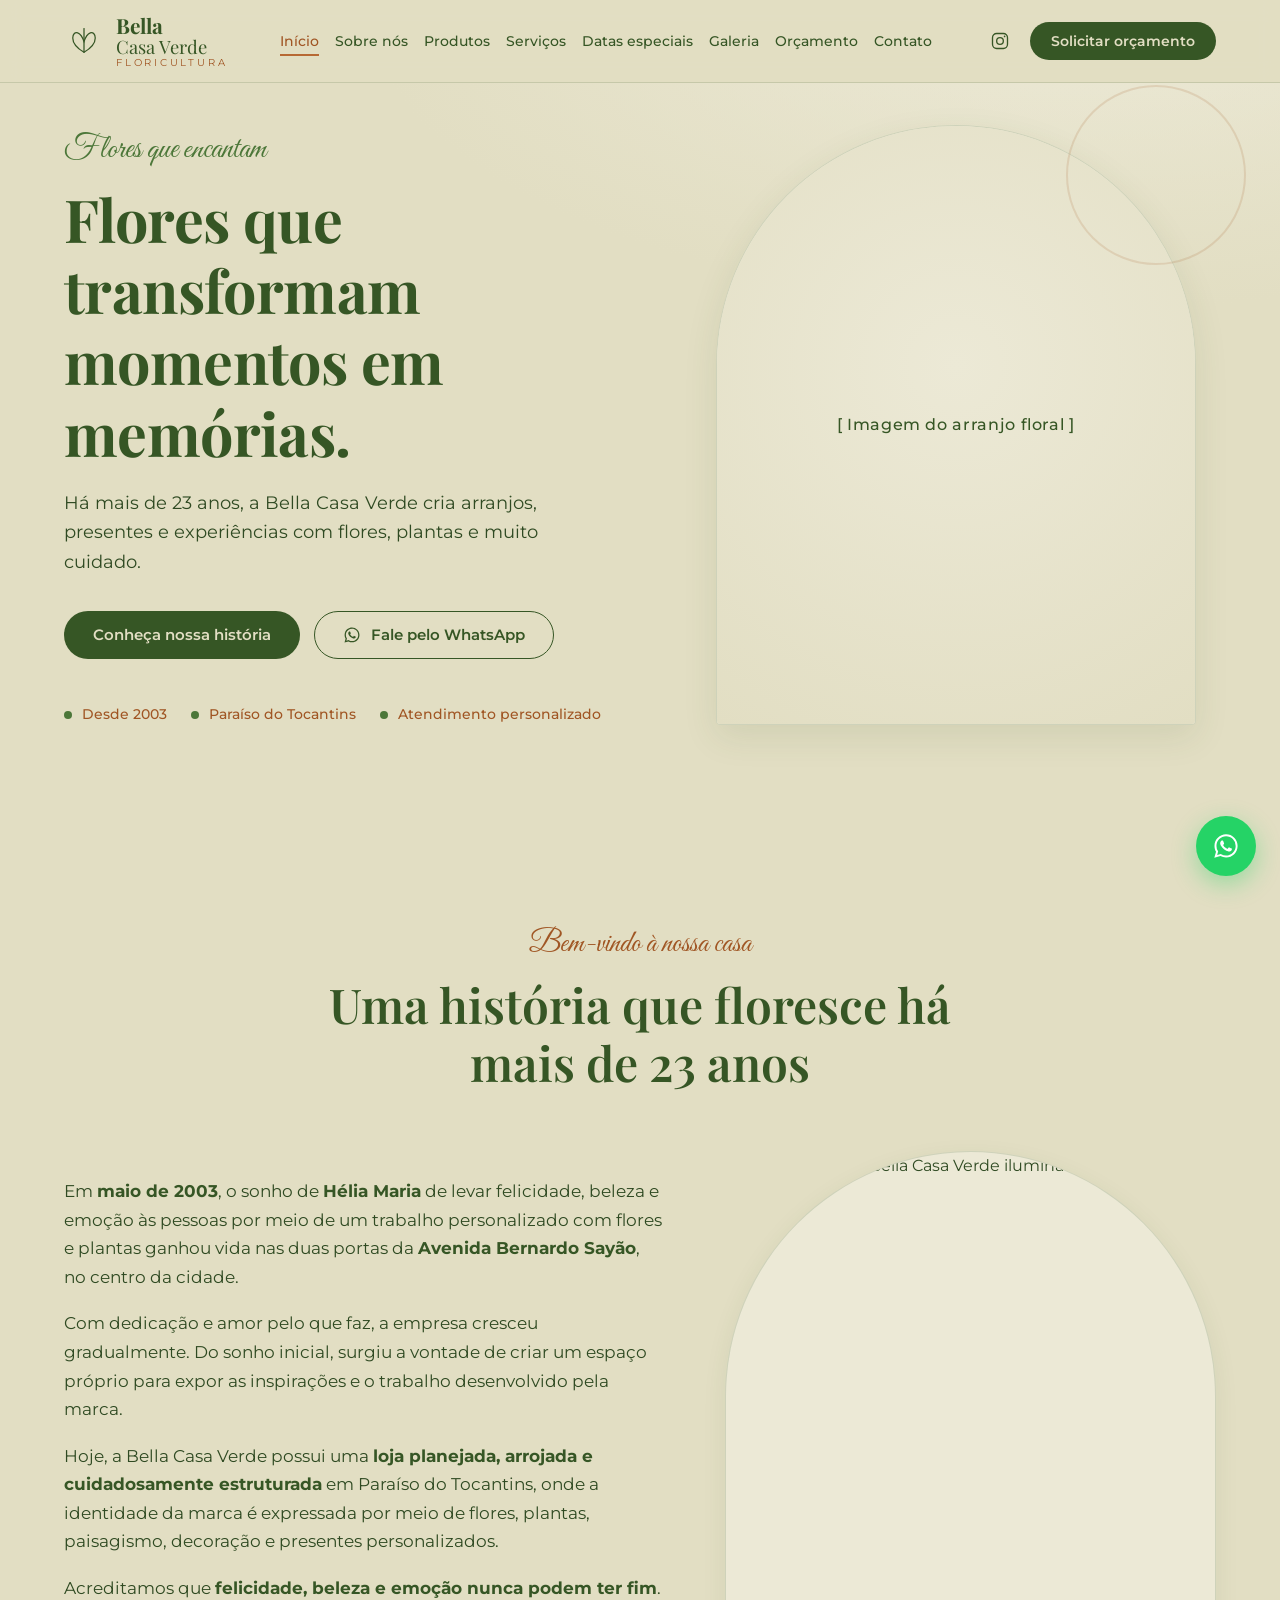
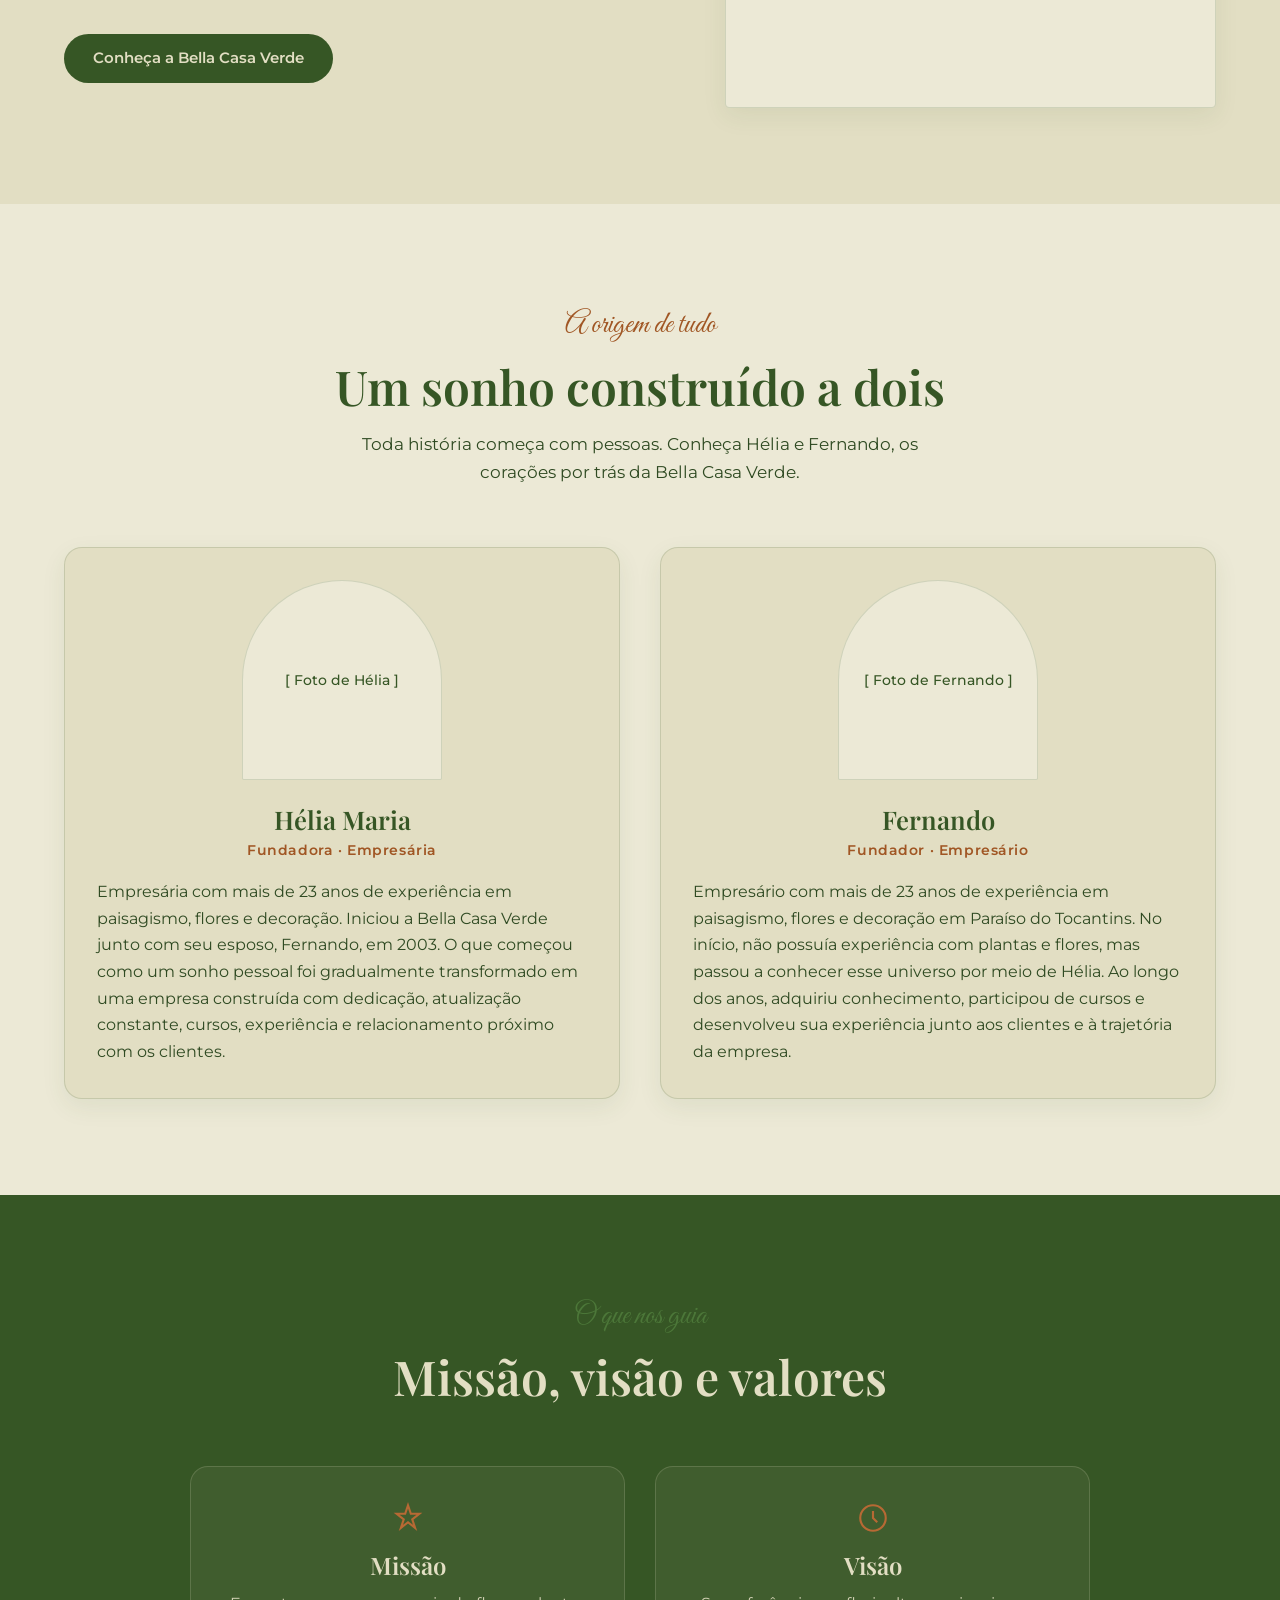
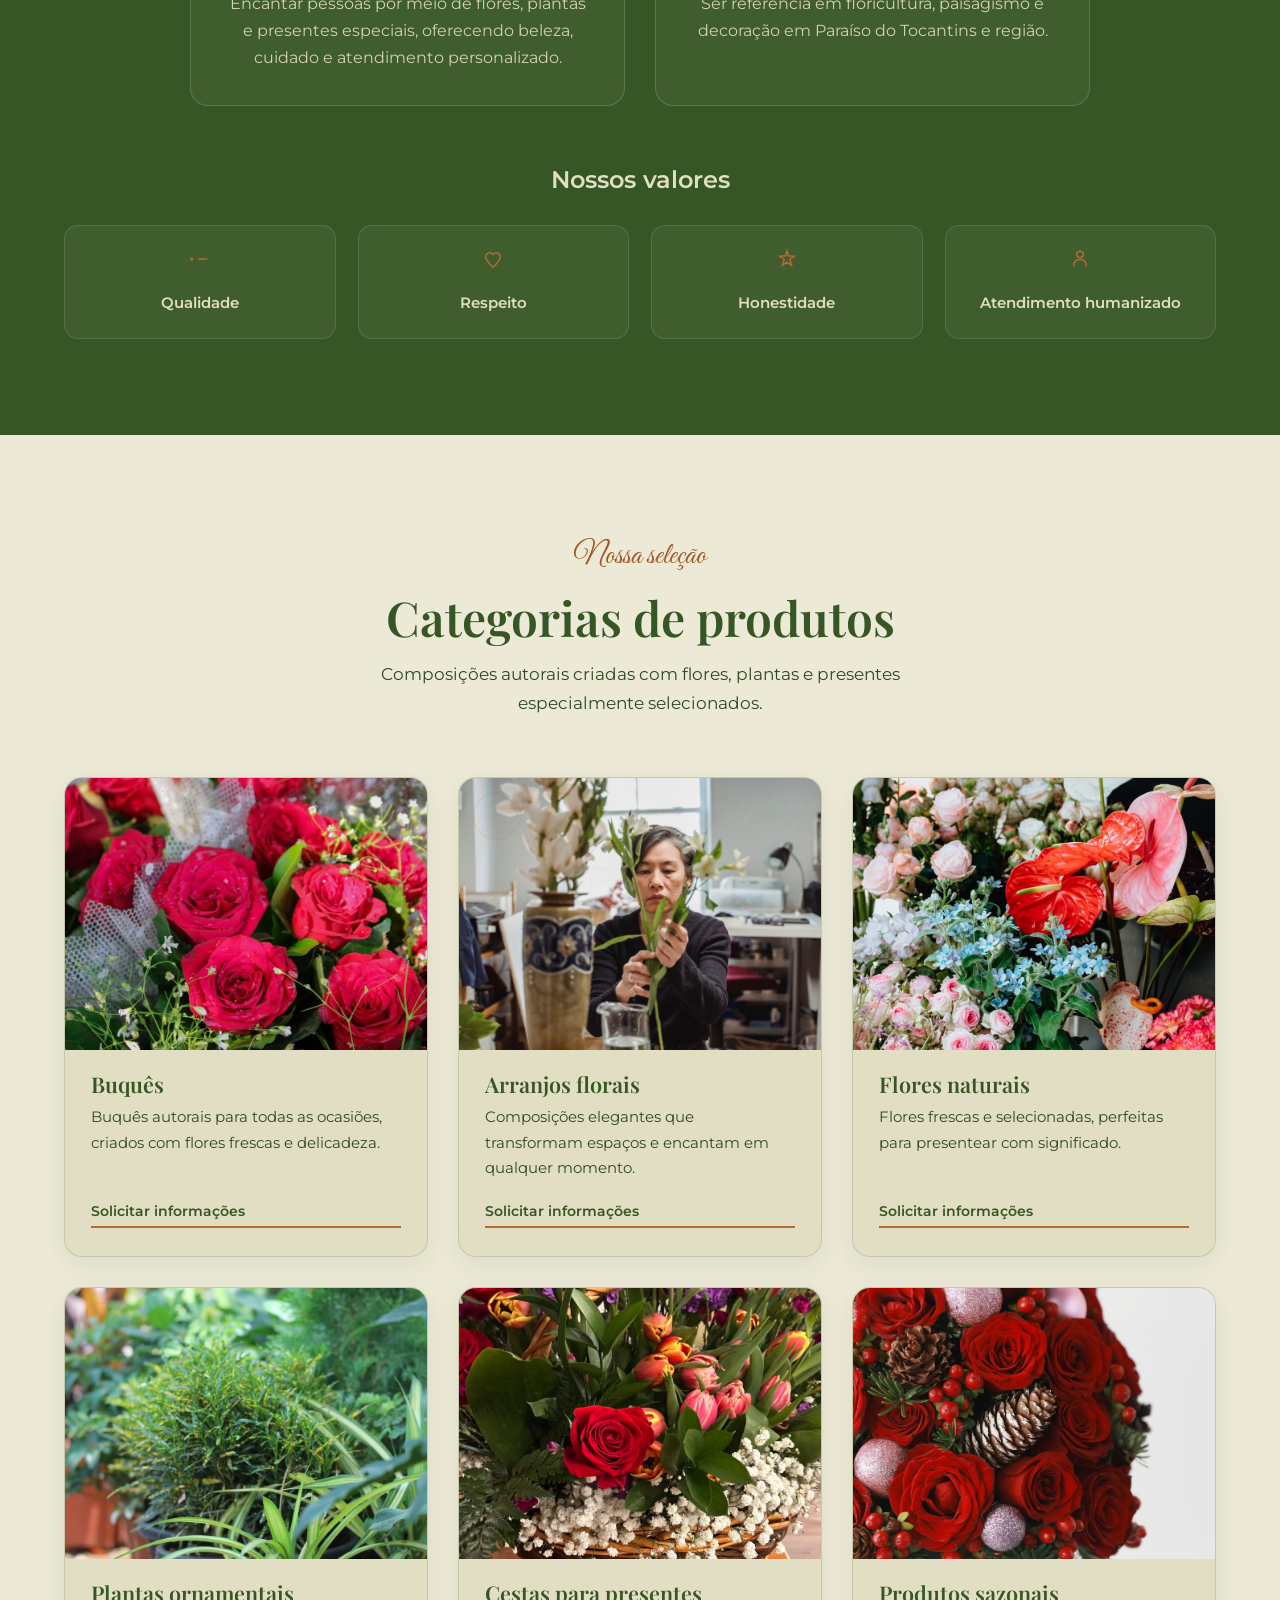
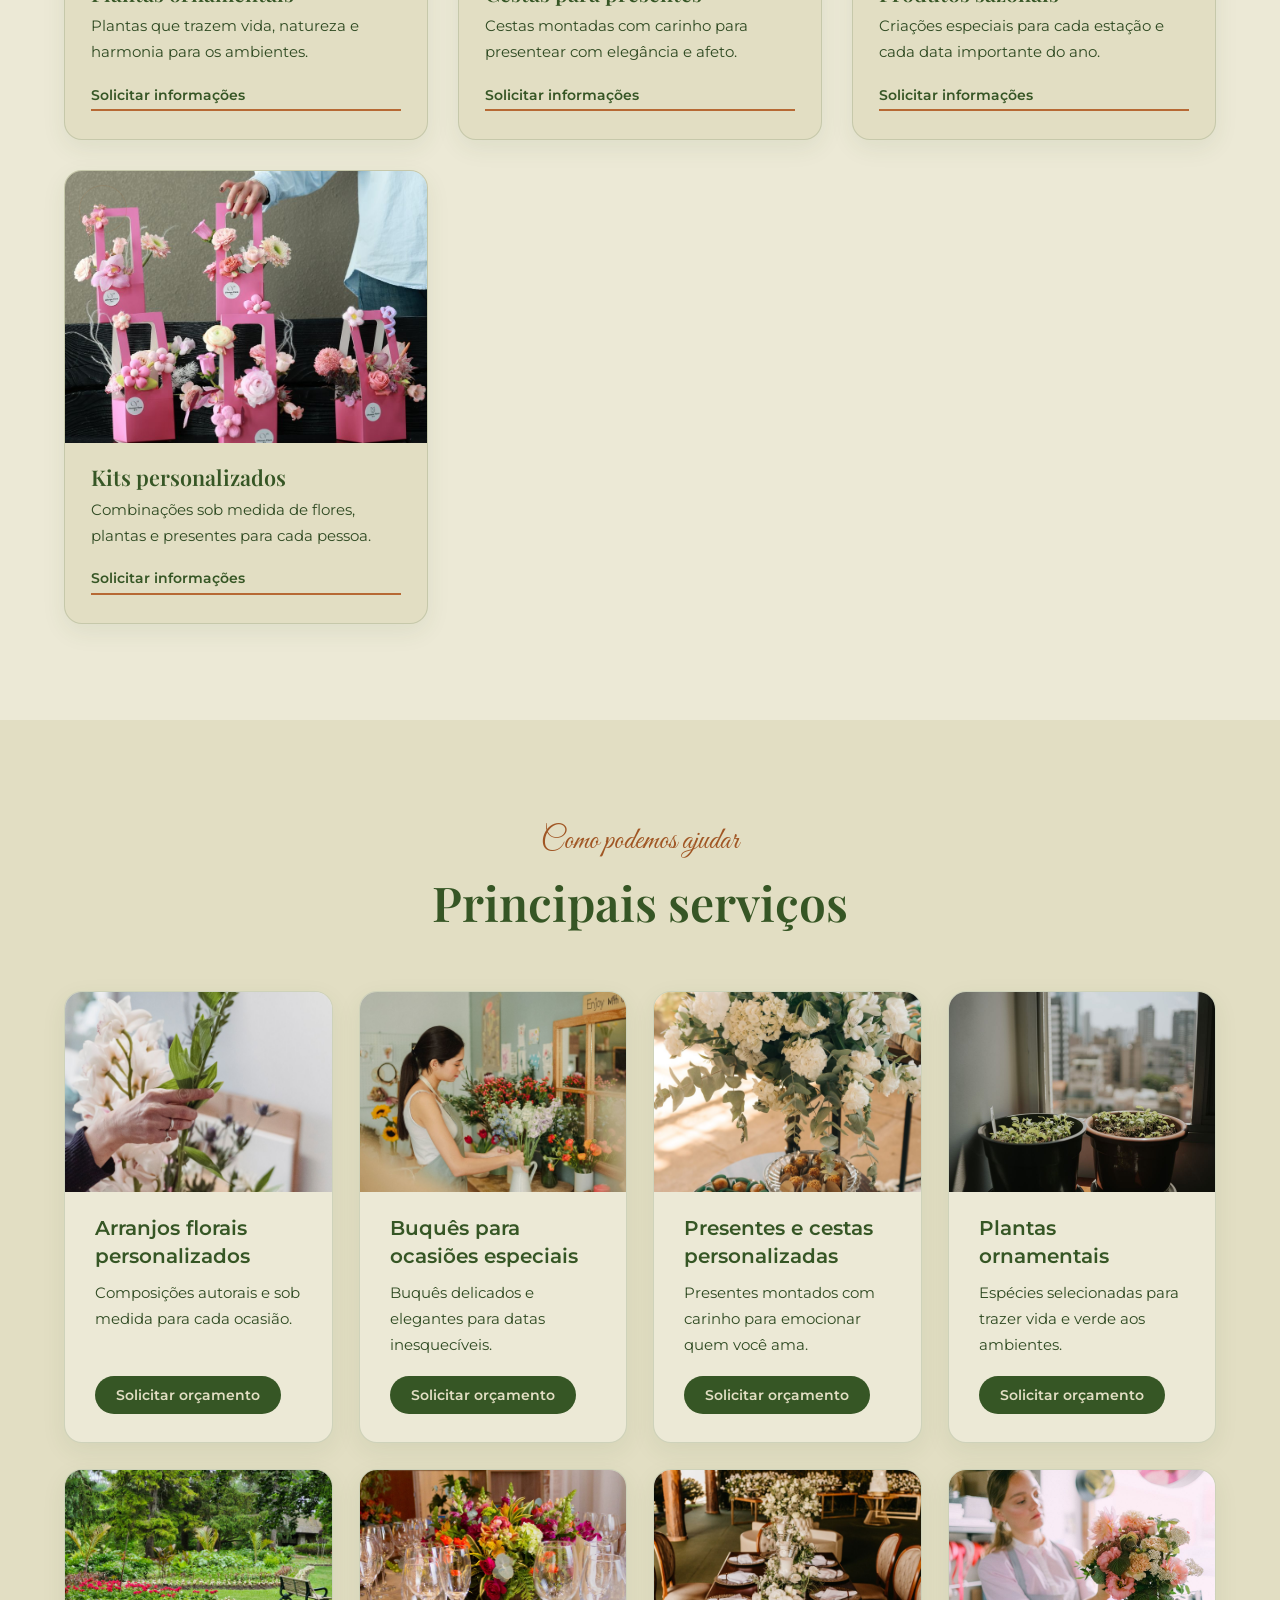
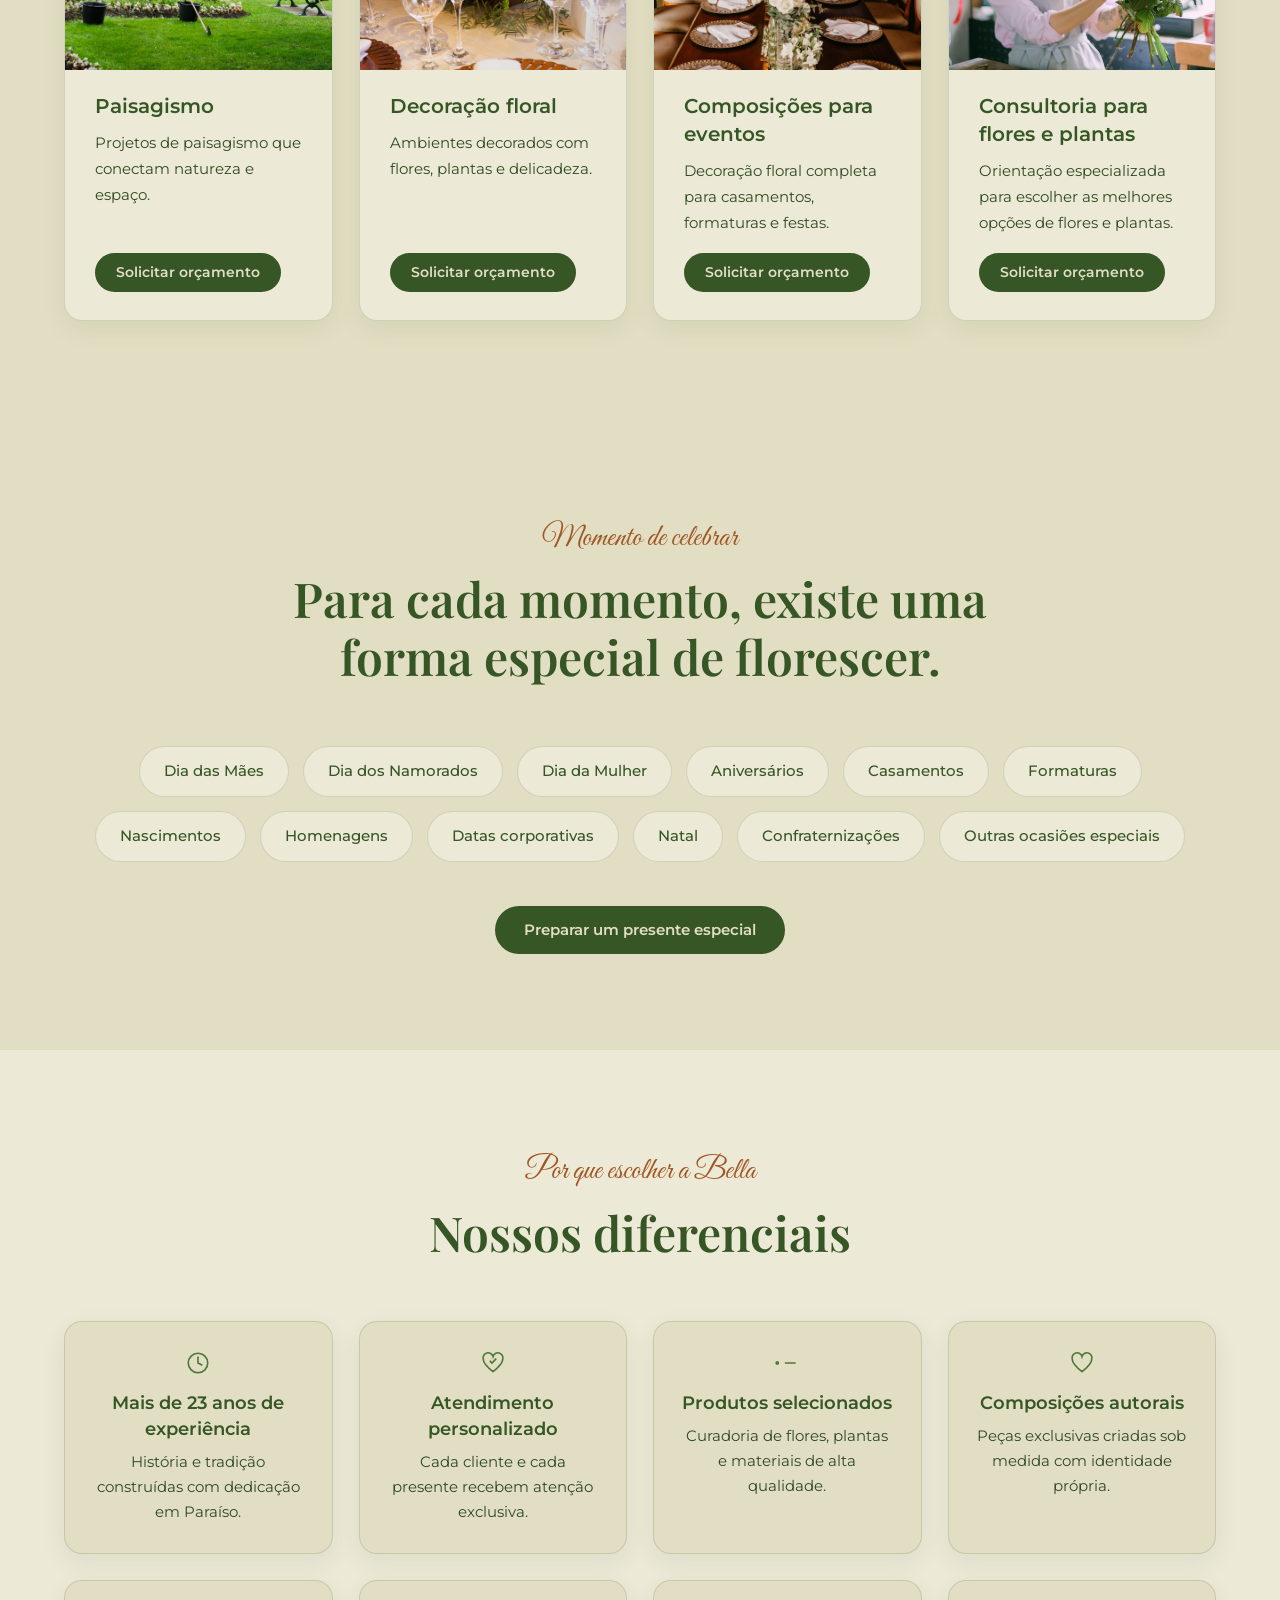
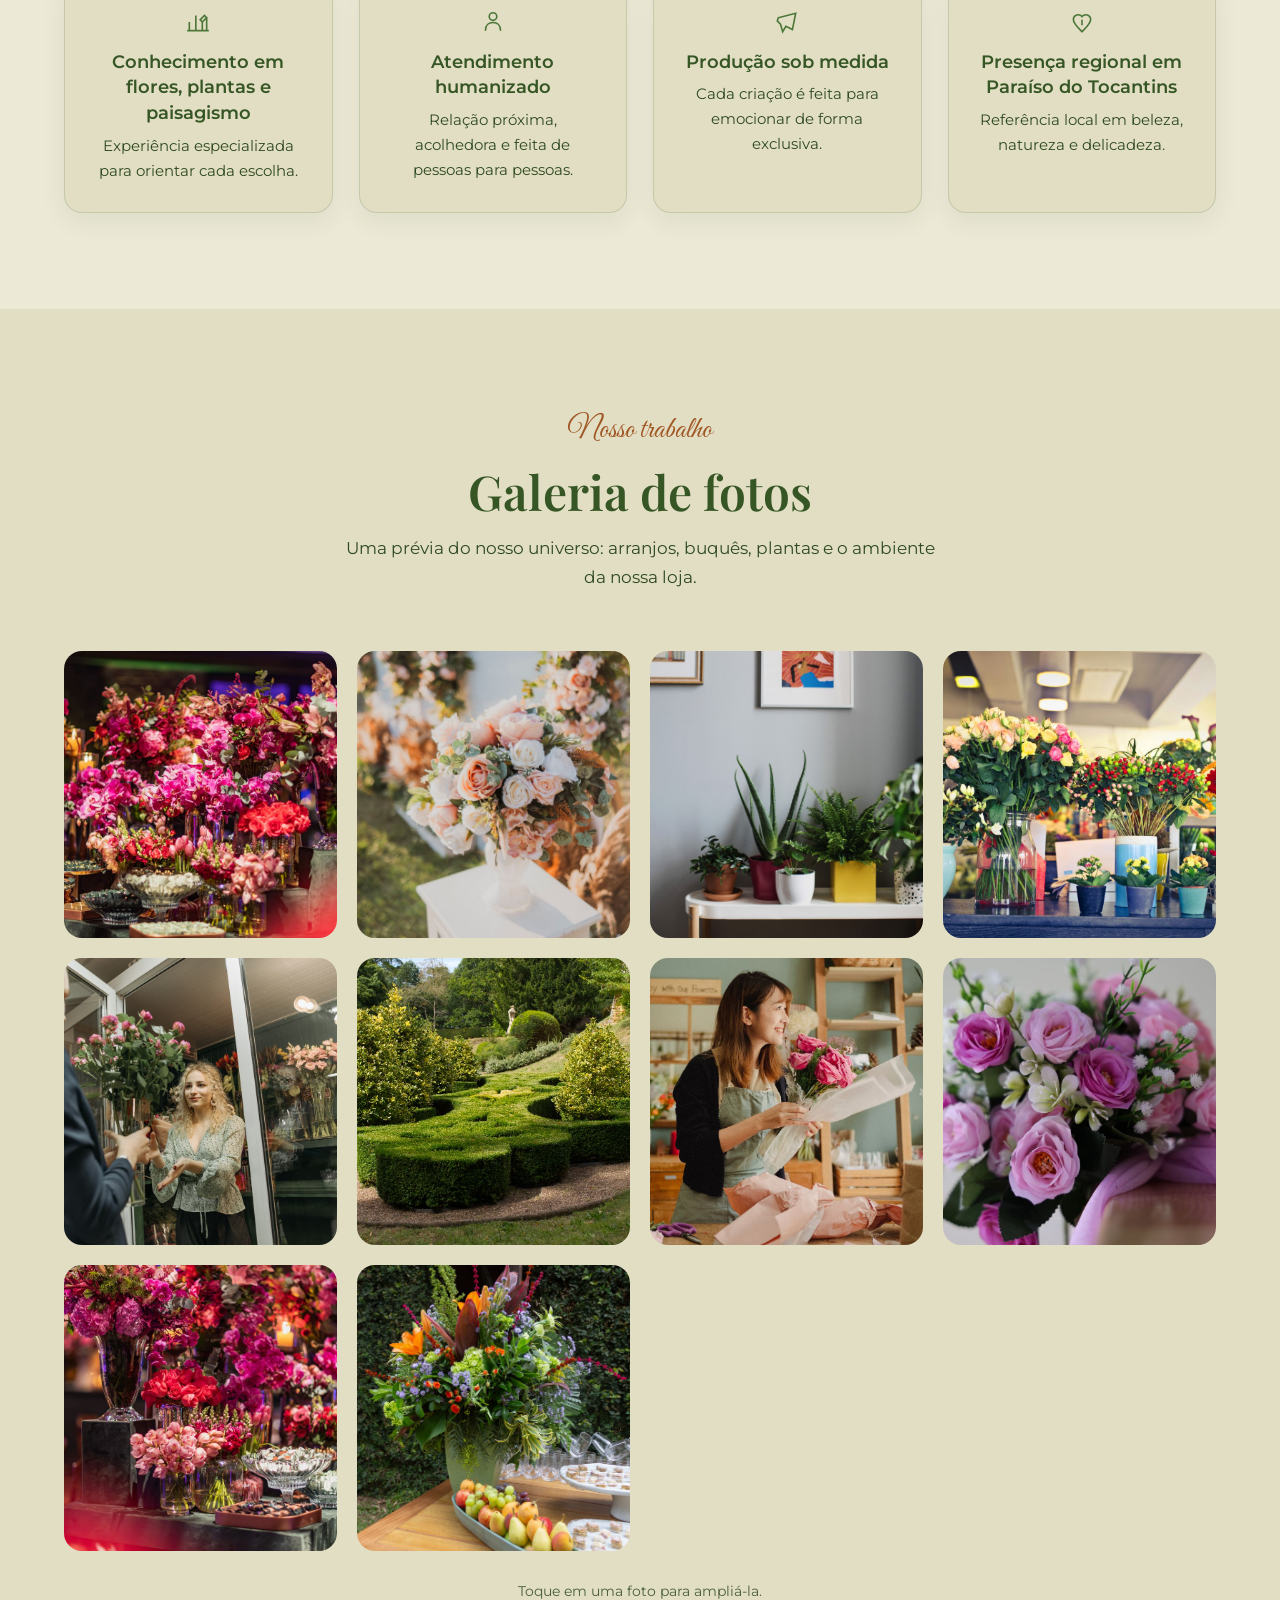
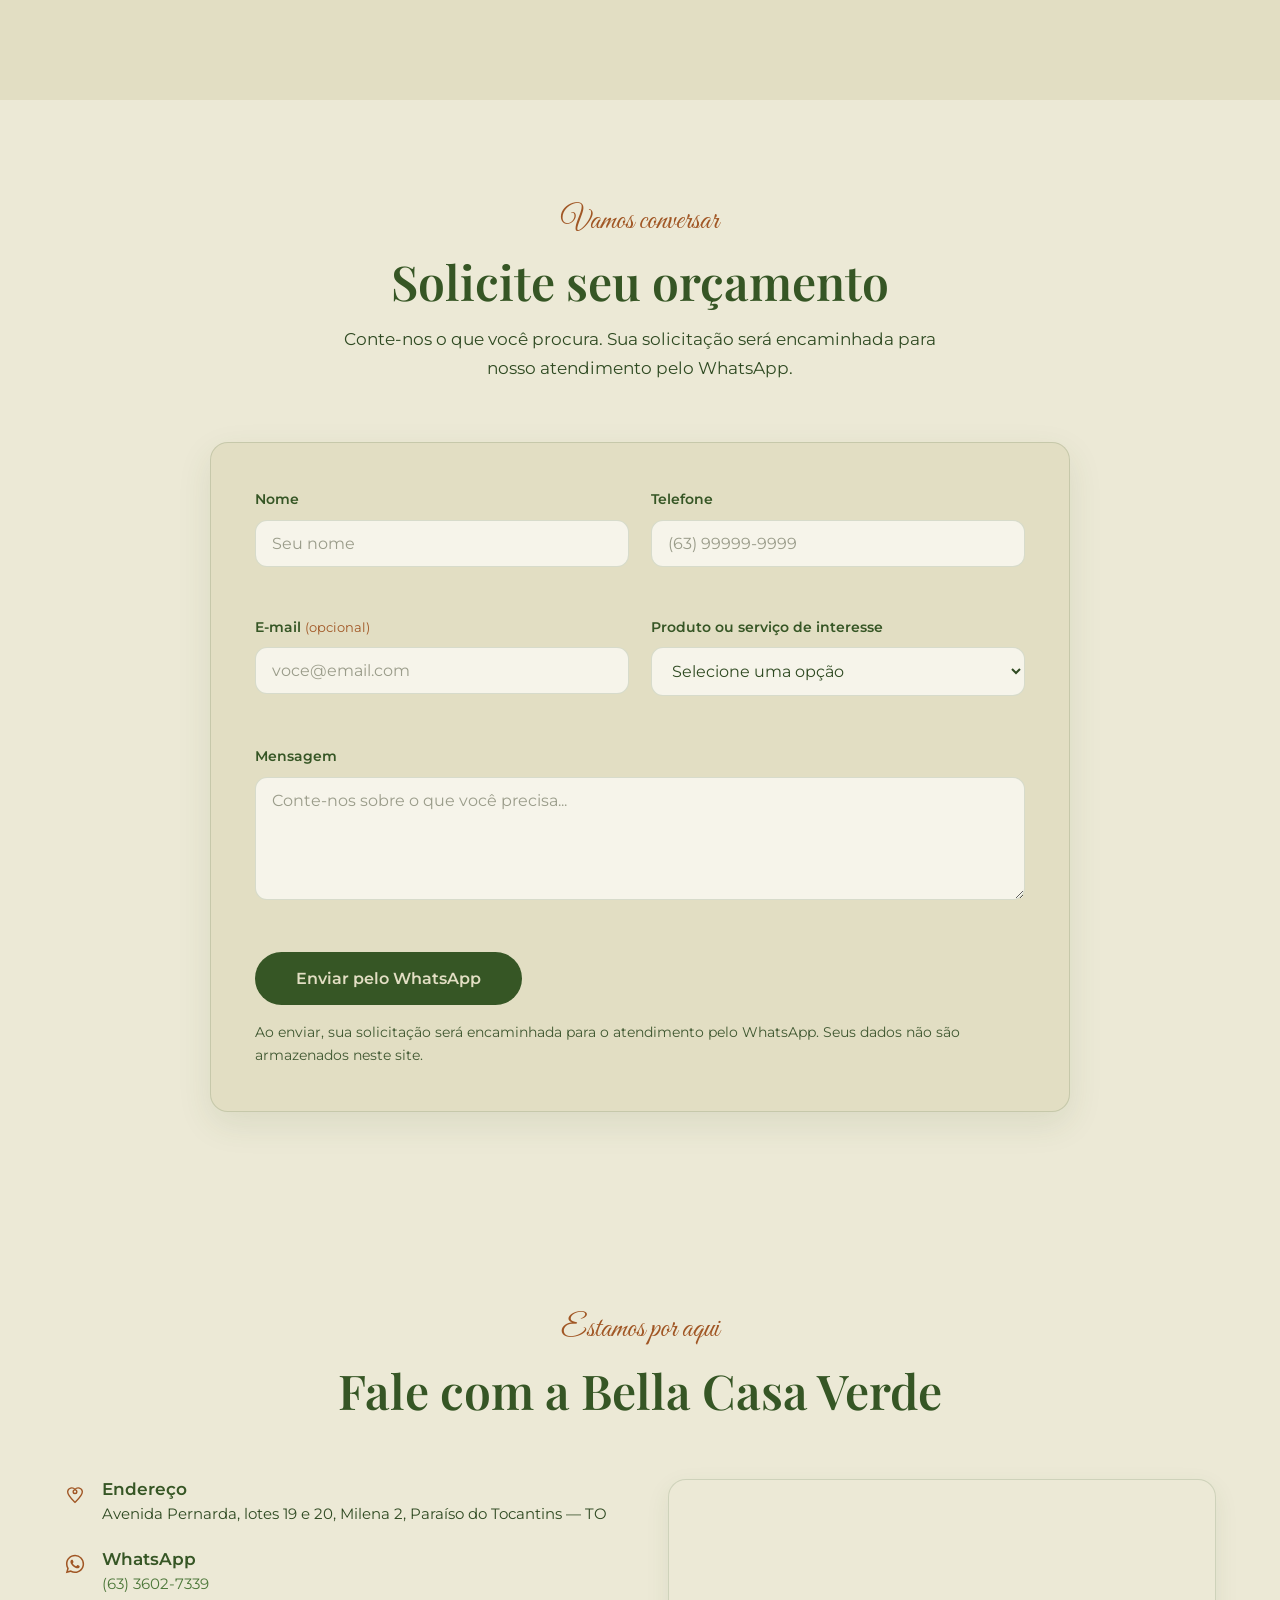
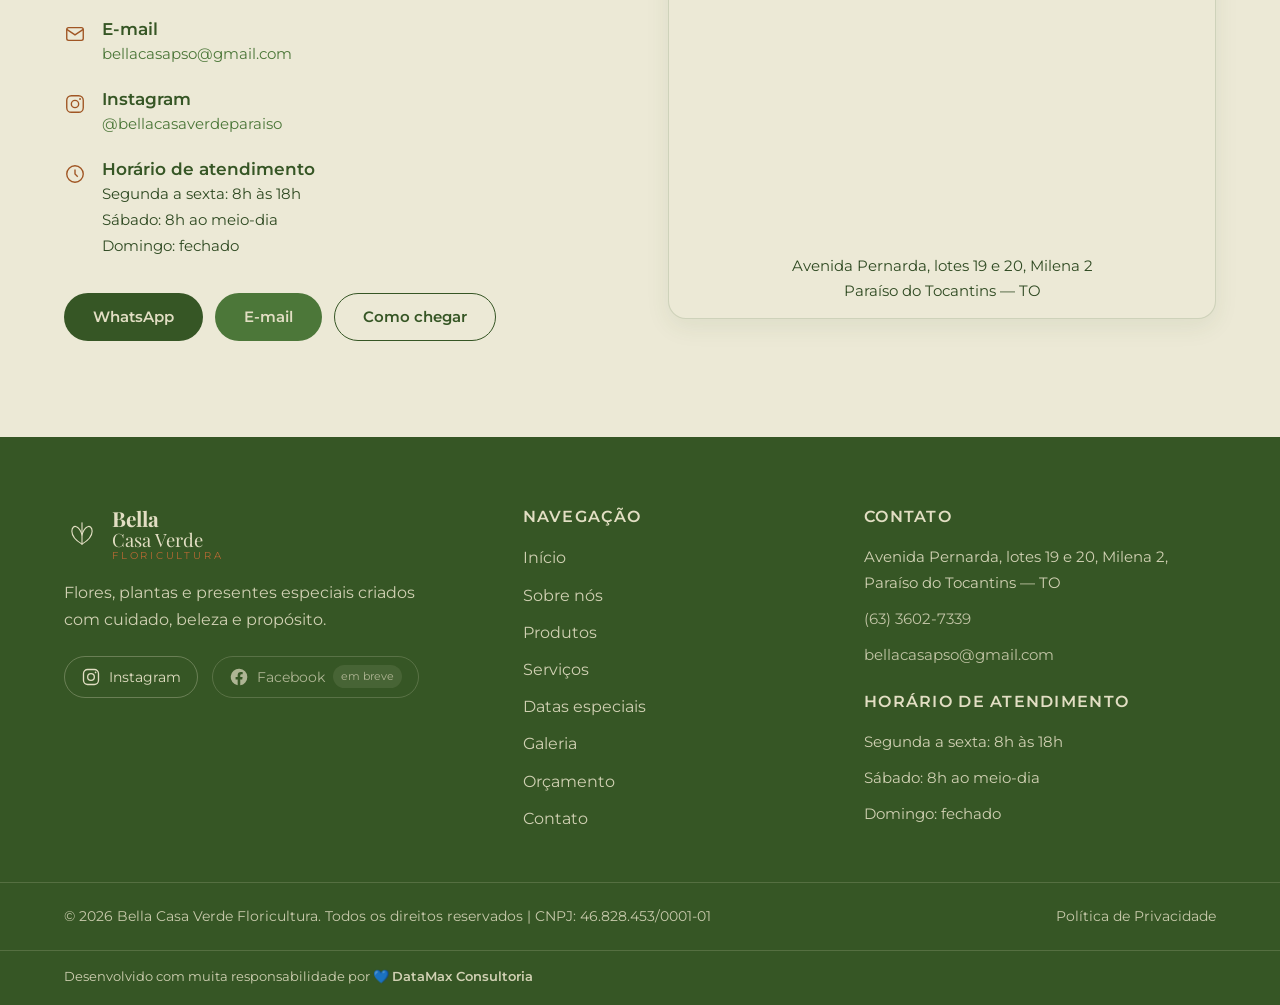
==== commit d0e6d79a: "inserir foto da loja na seção Bem-vindo à nossa casa" ====
--- a/index.html
+++ b/index.html
@@ -167,8 +167,8 @@
             <a href="#fundadores" class="btn btn--primary">Conheça a Bella Casa Verde</a>
           </div>
           <div class="historia__visual">
-            <figure class="arc-frame" role="img" aria-label="Placeholder: interior da loja Bella Casa Verde">
-              <div class="arc-frame__placeholder">[ Foto da loja ]</div>
+            <figure class="arc-frame" role="img" aria-label="Fachada da loja Bella Casa Verde iluminada à noite">
+              <img src="img/fachada-loja.jpg" alt="Fachada da loja Bella Casa Verde iluminada à noite" style="width: 100%; height: 100%; object-fit: cover;" loading="lazy">
             </figure>
           </div>
         </div>
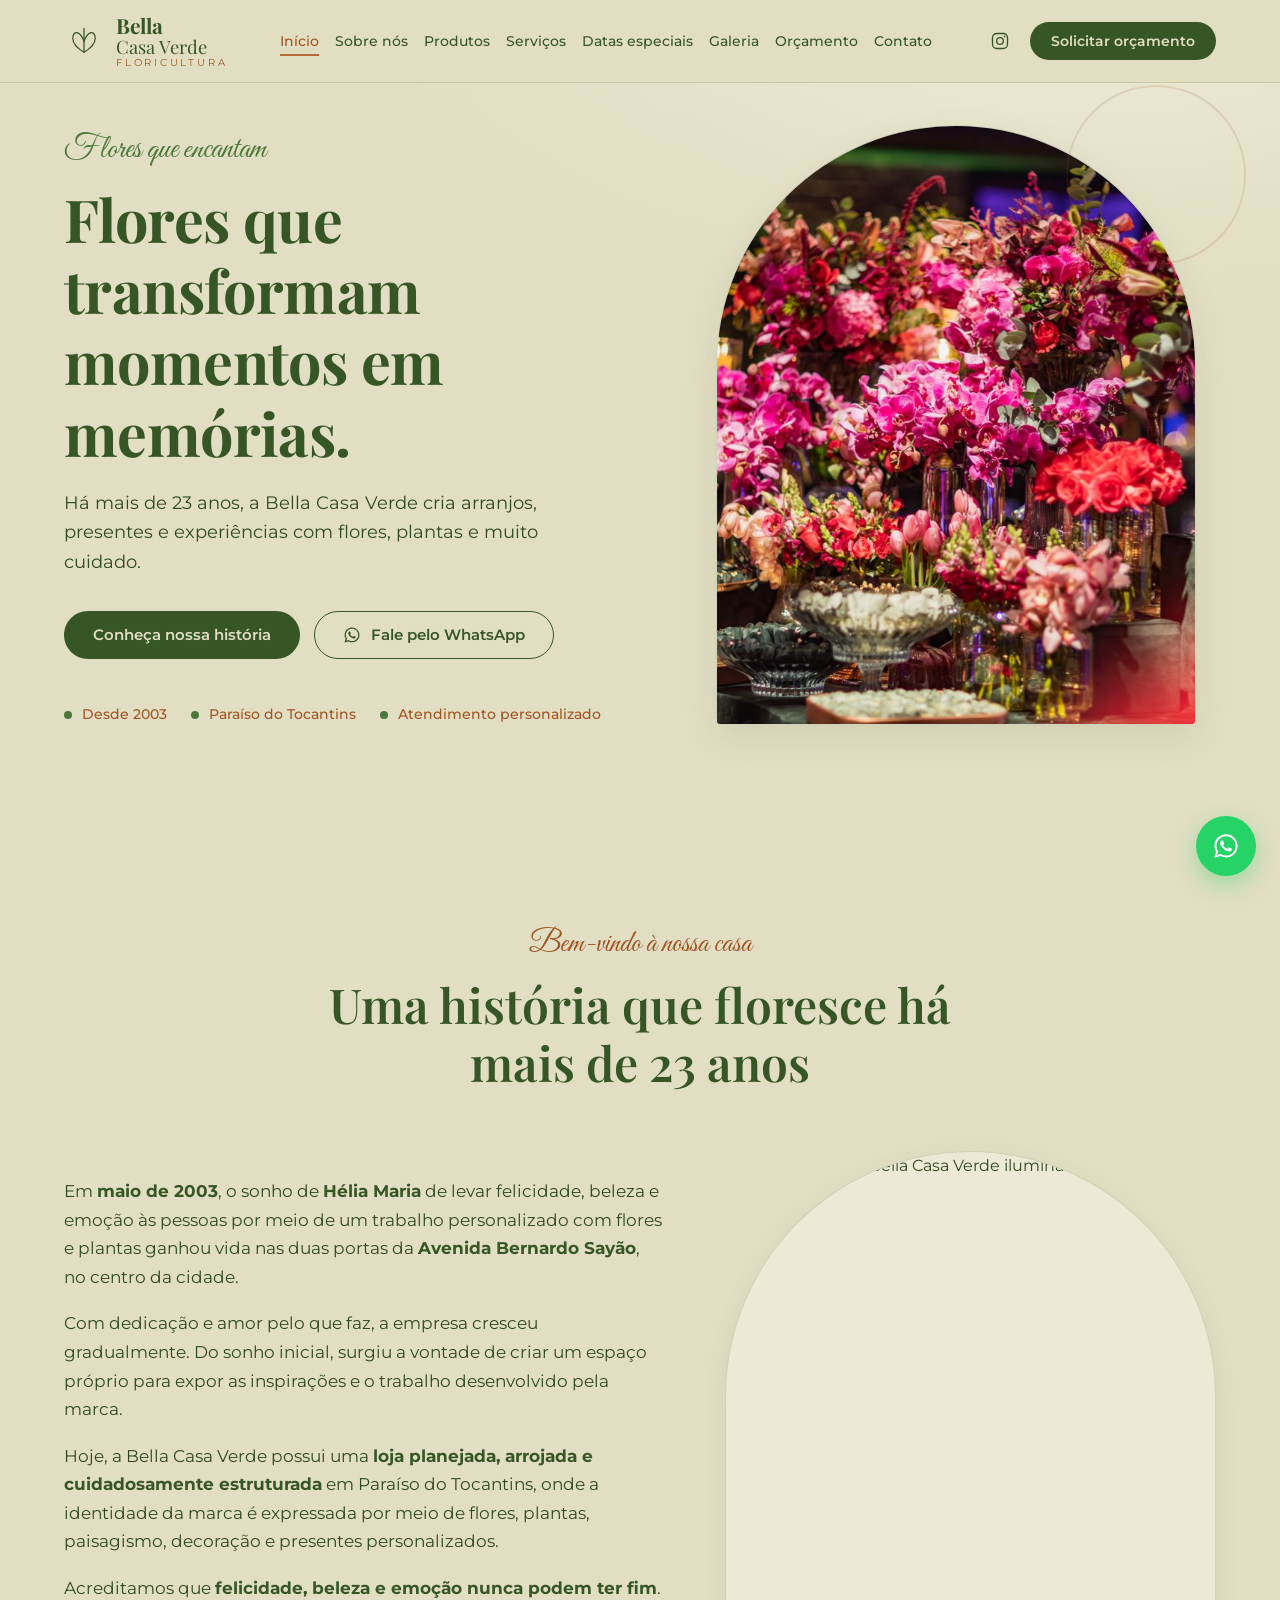
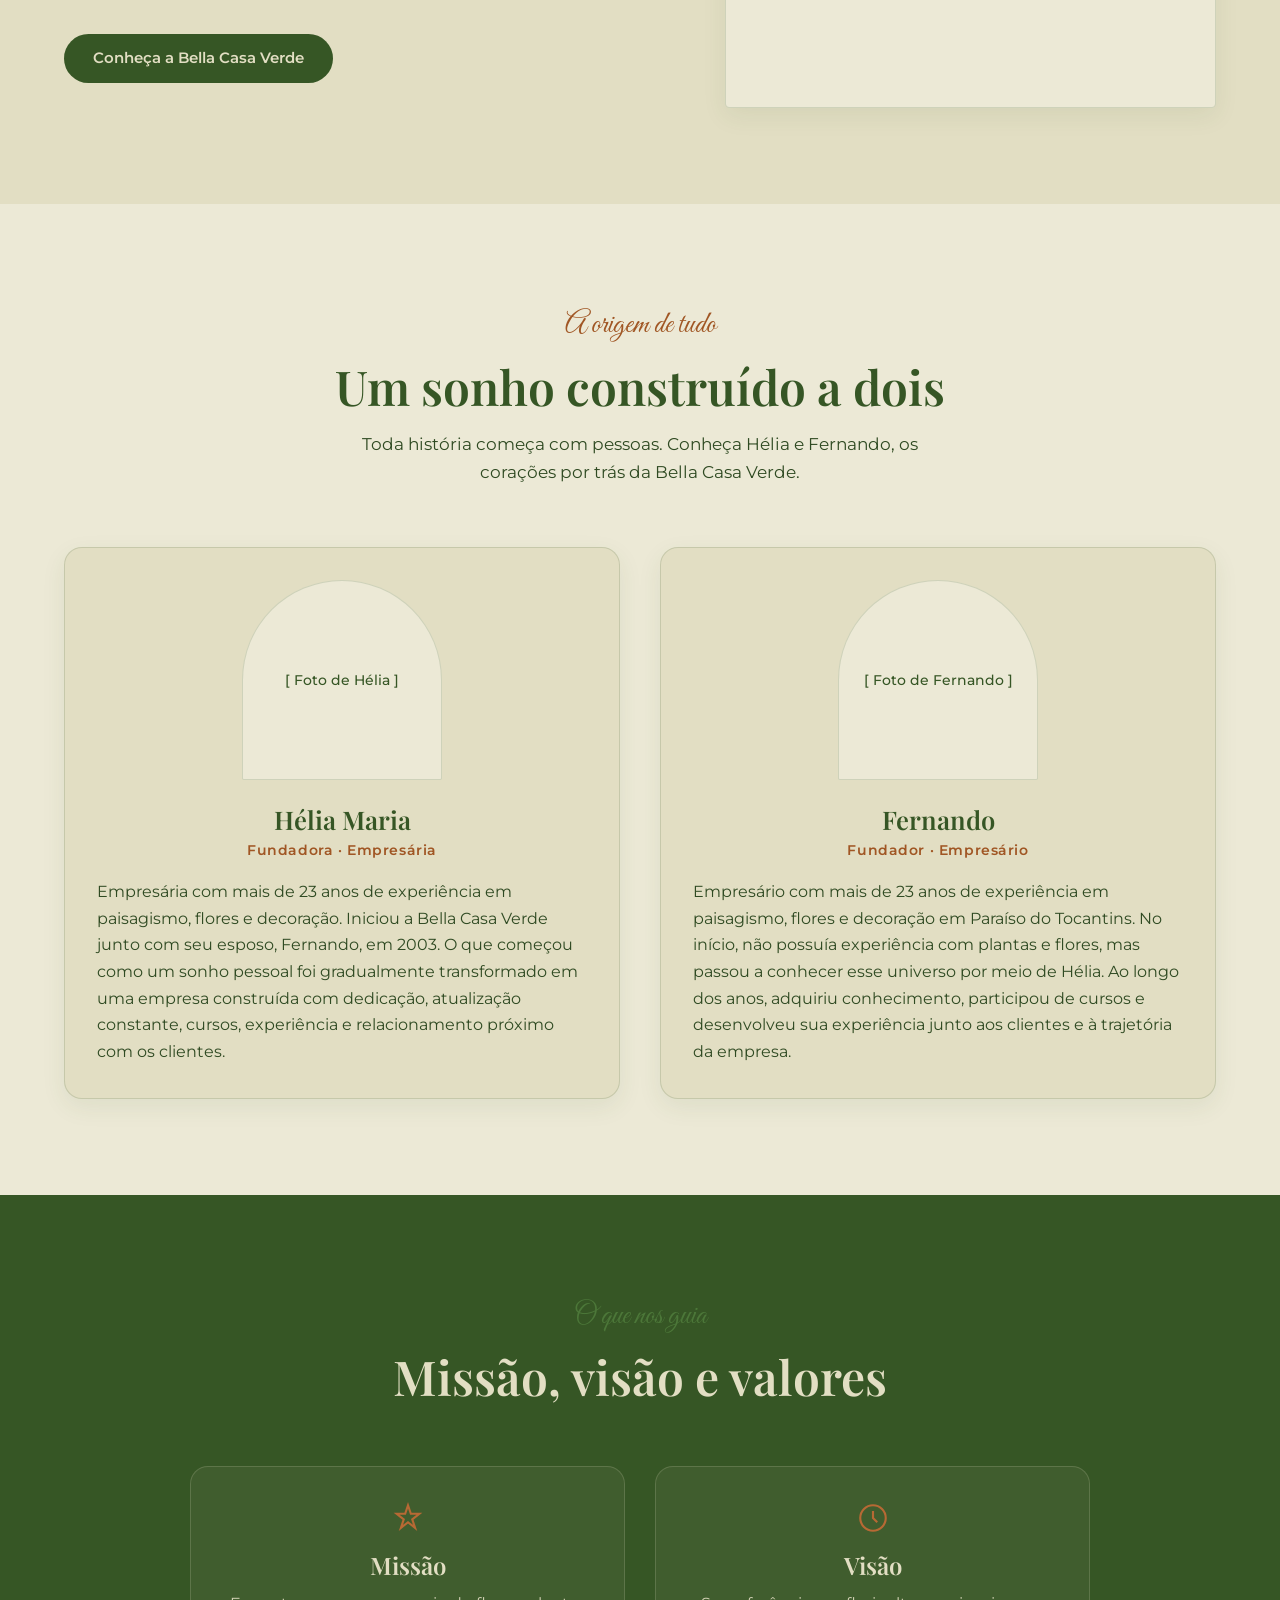
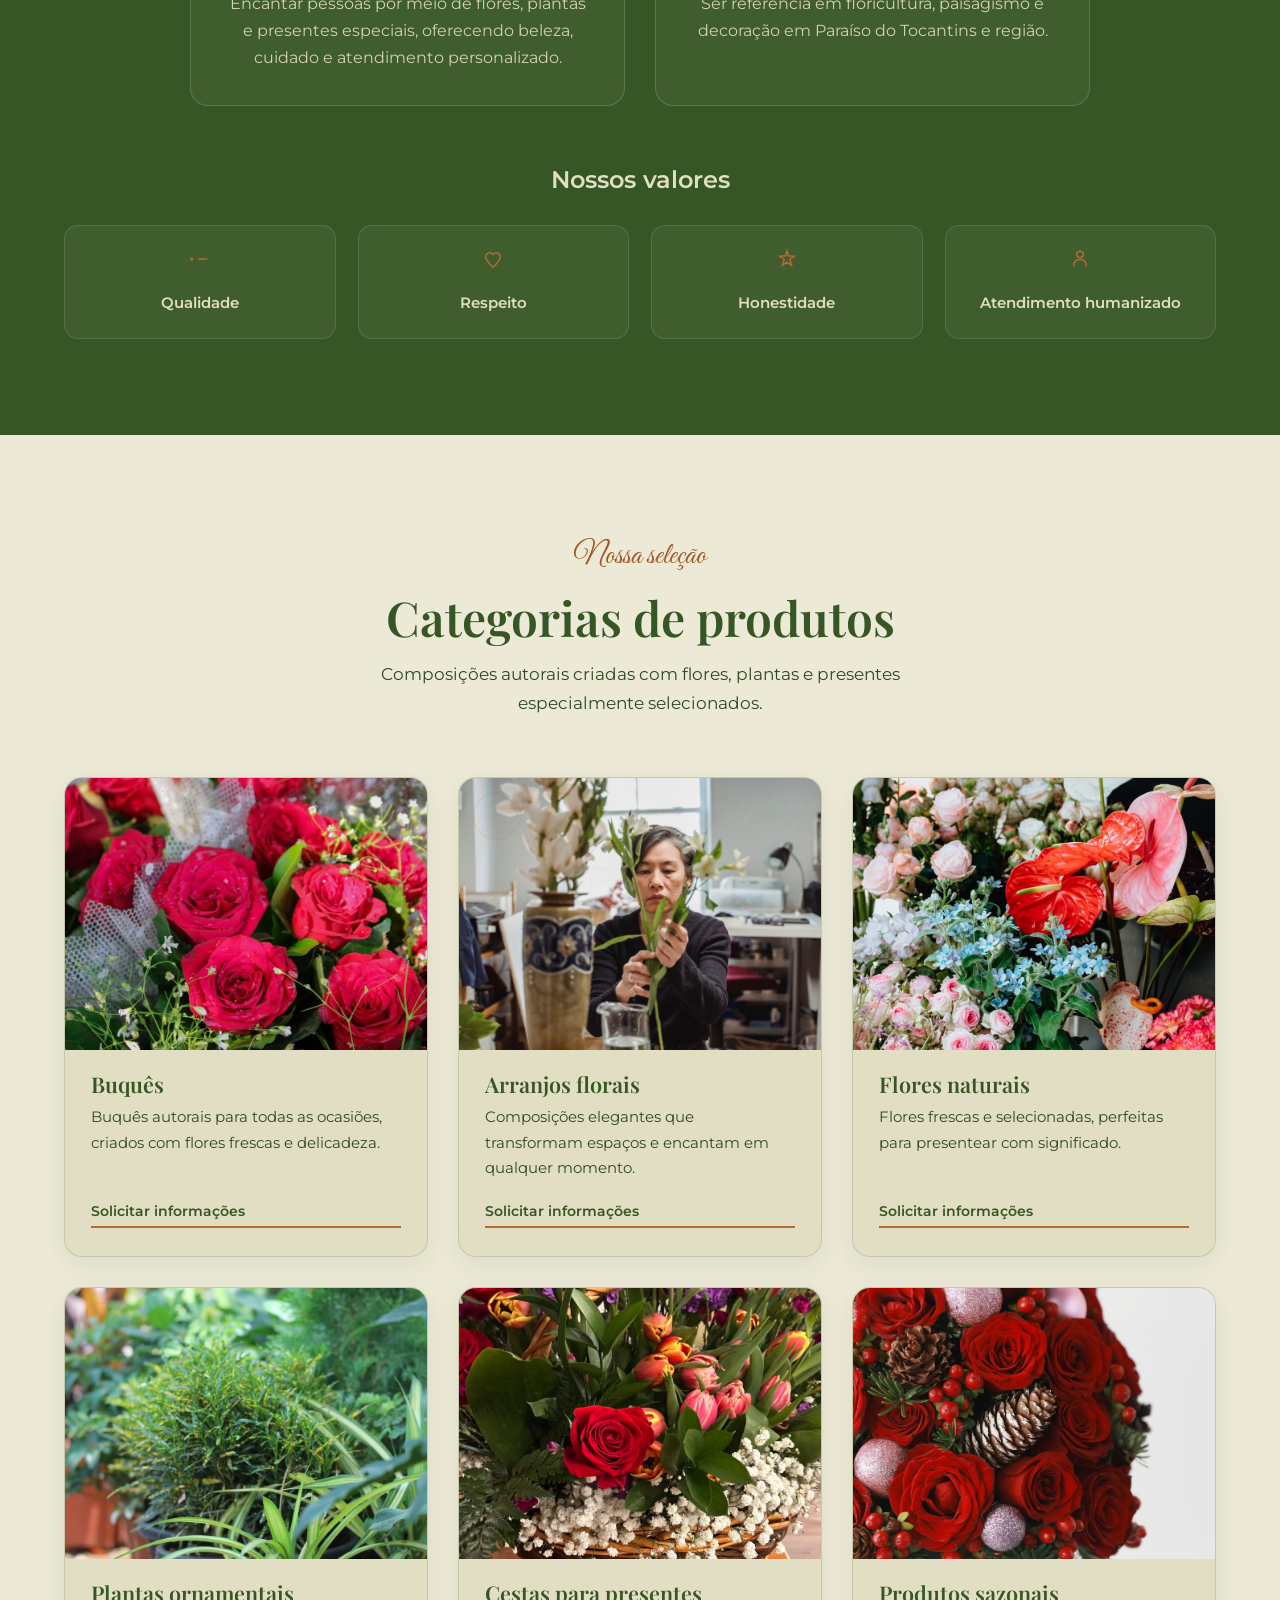
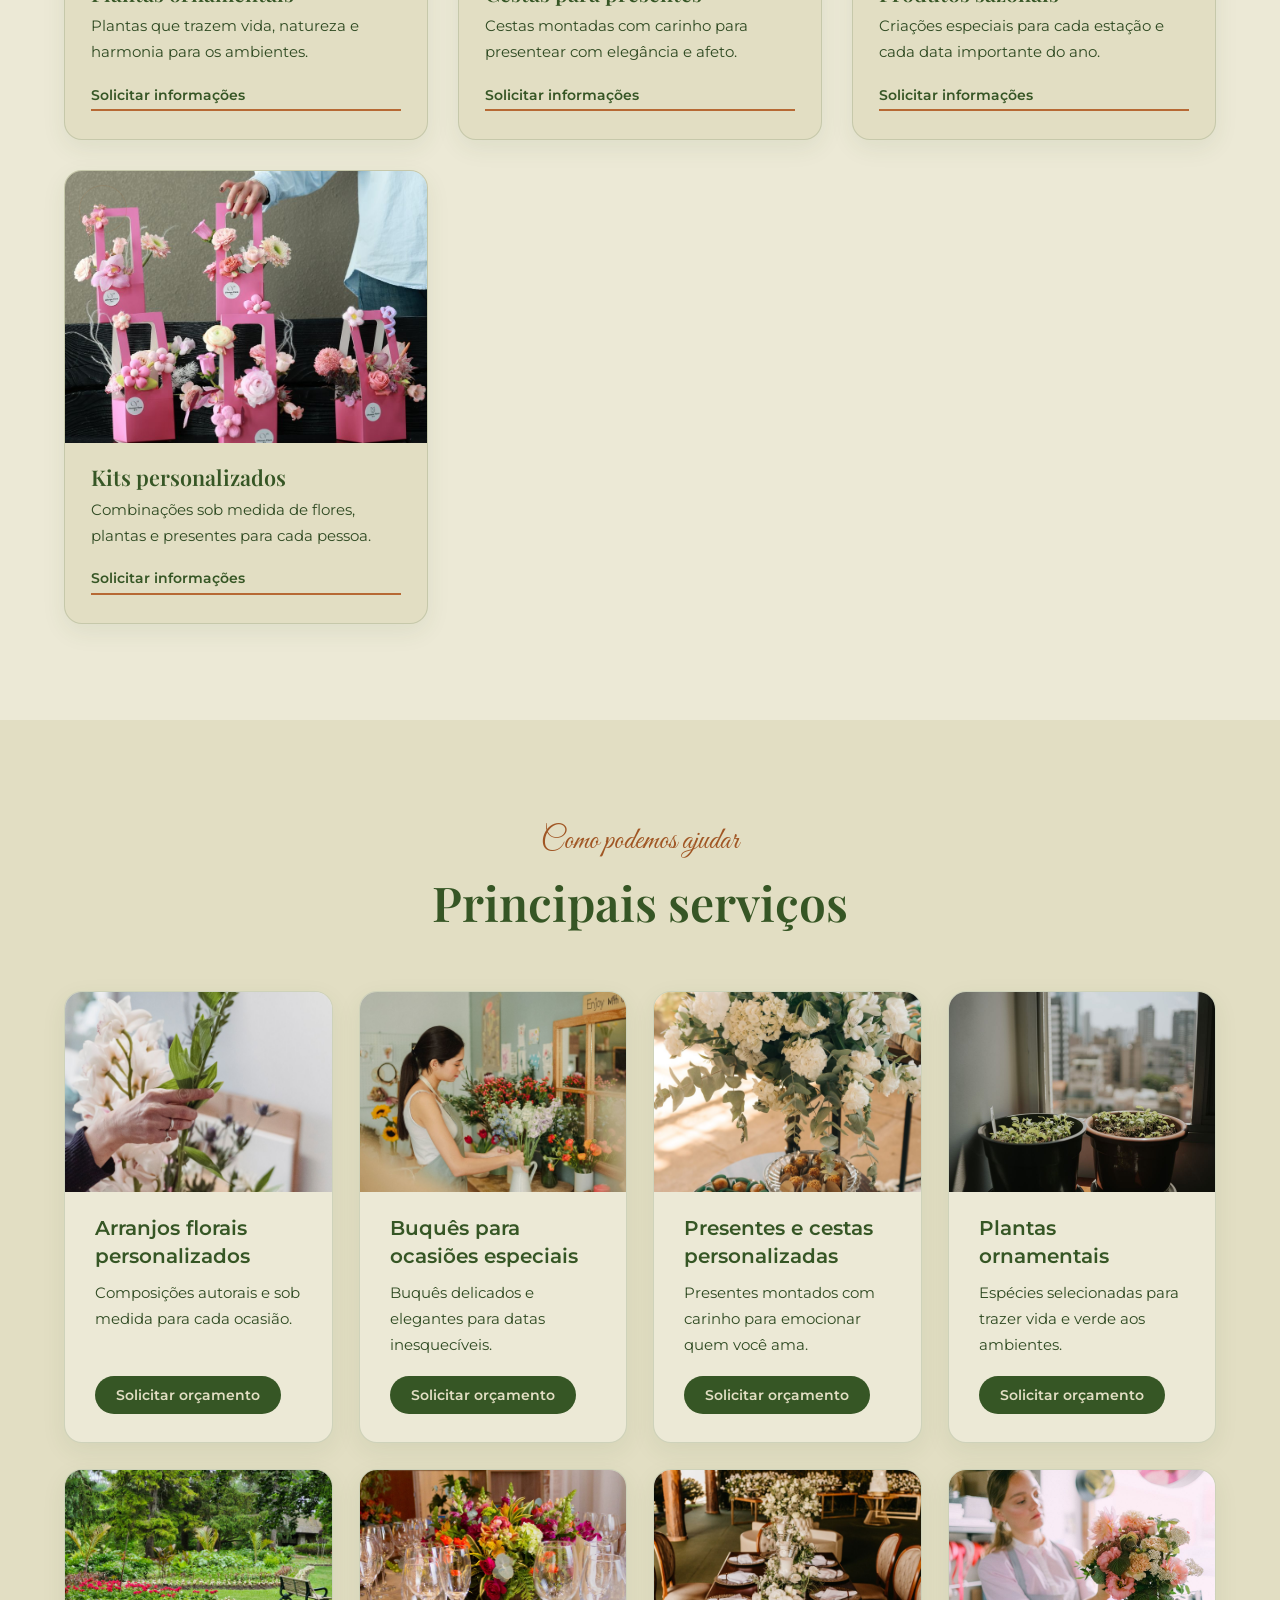
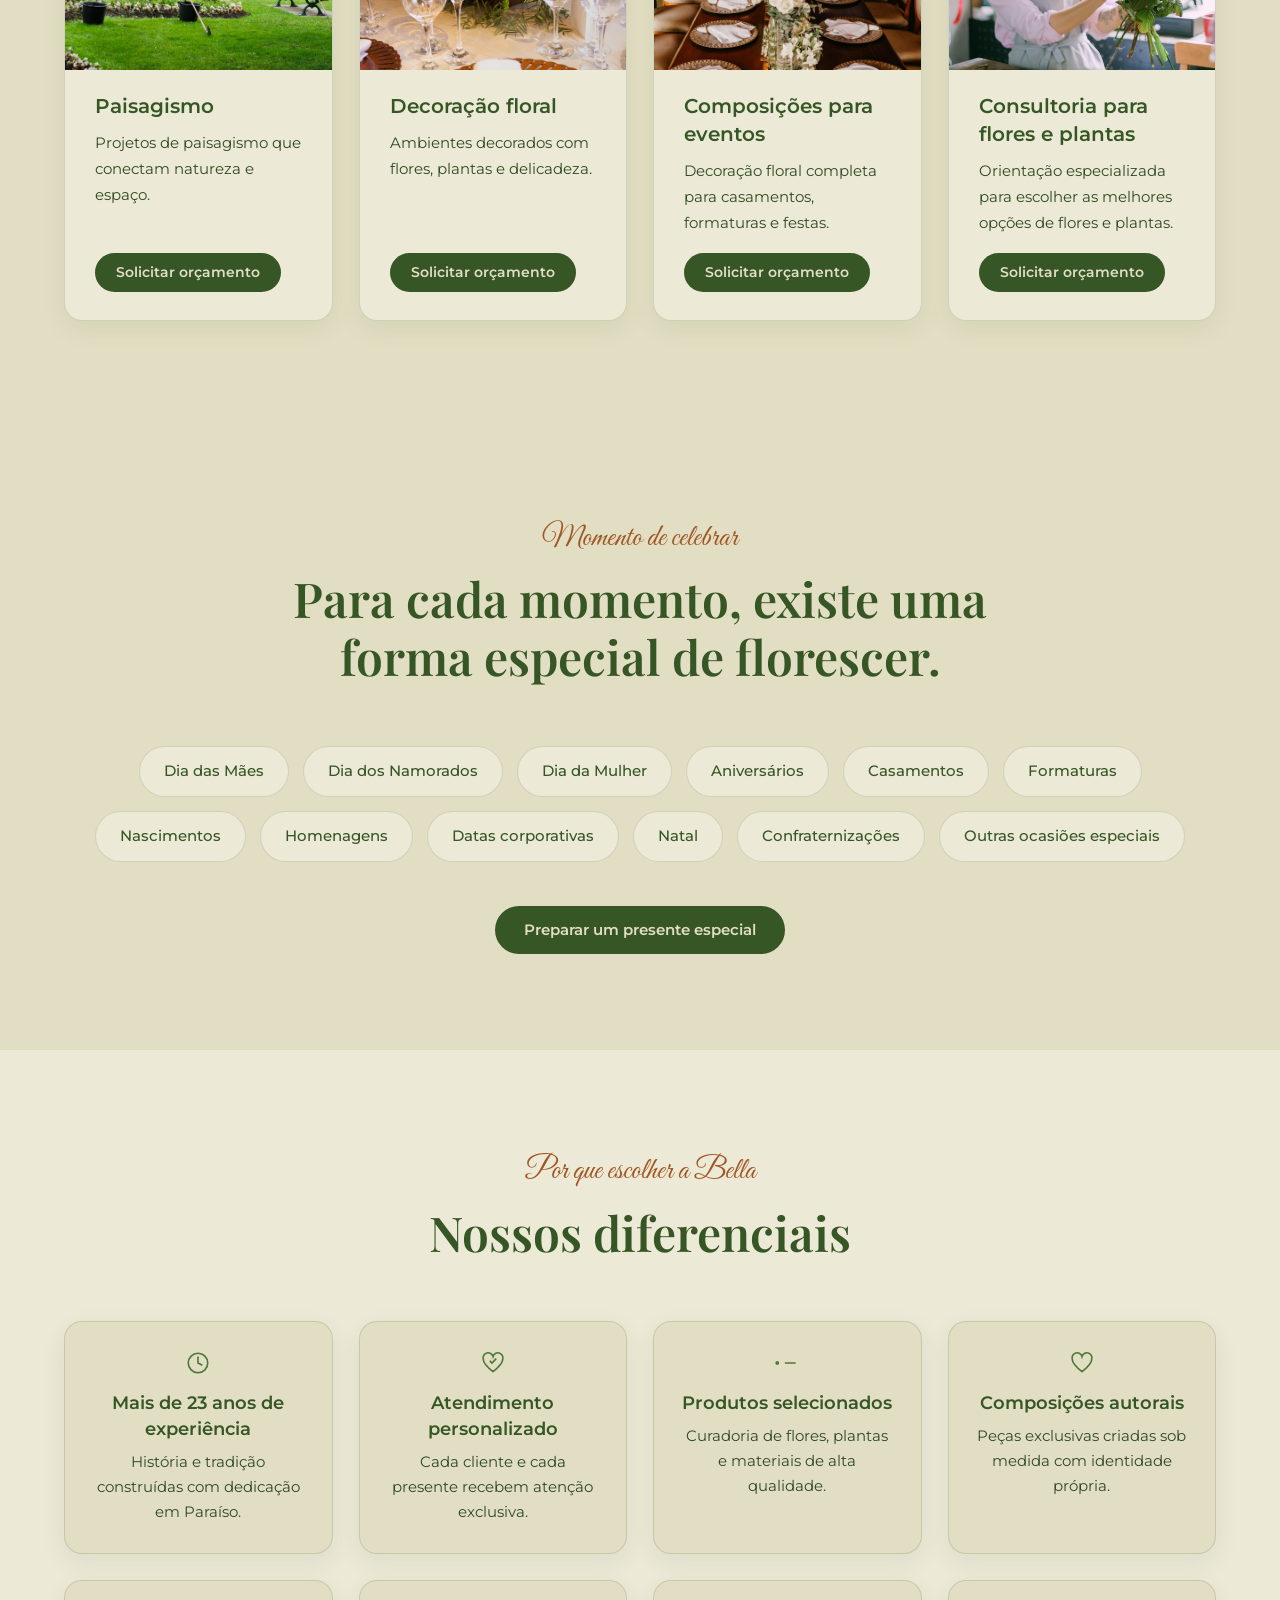
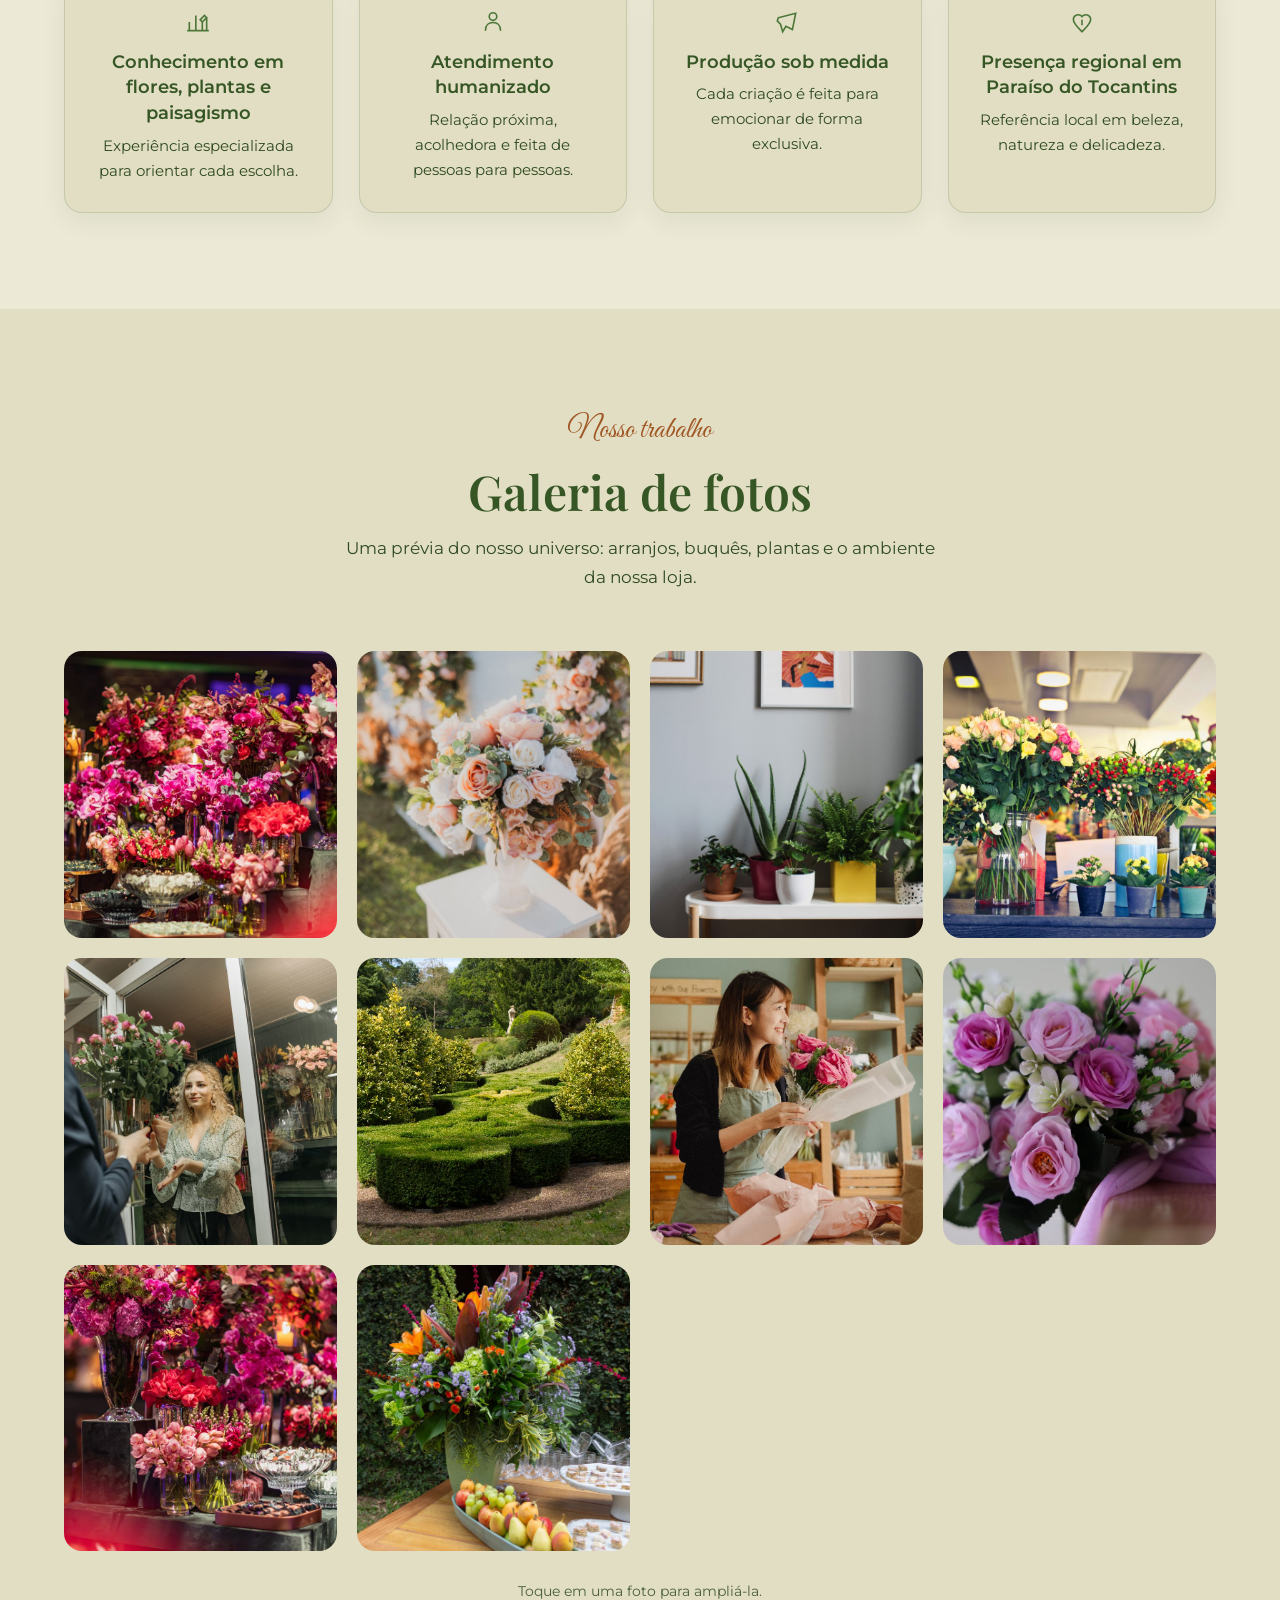
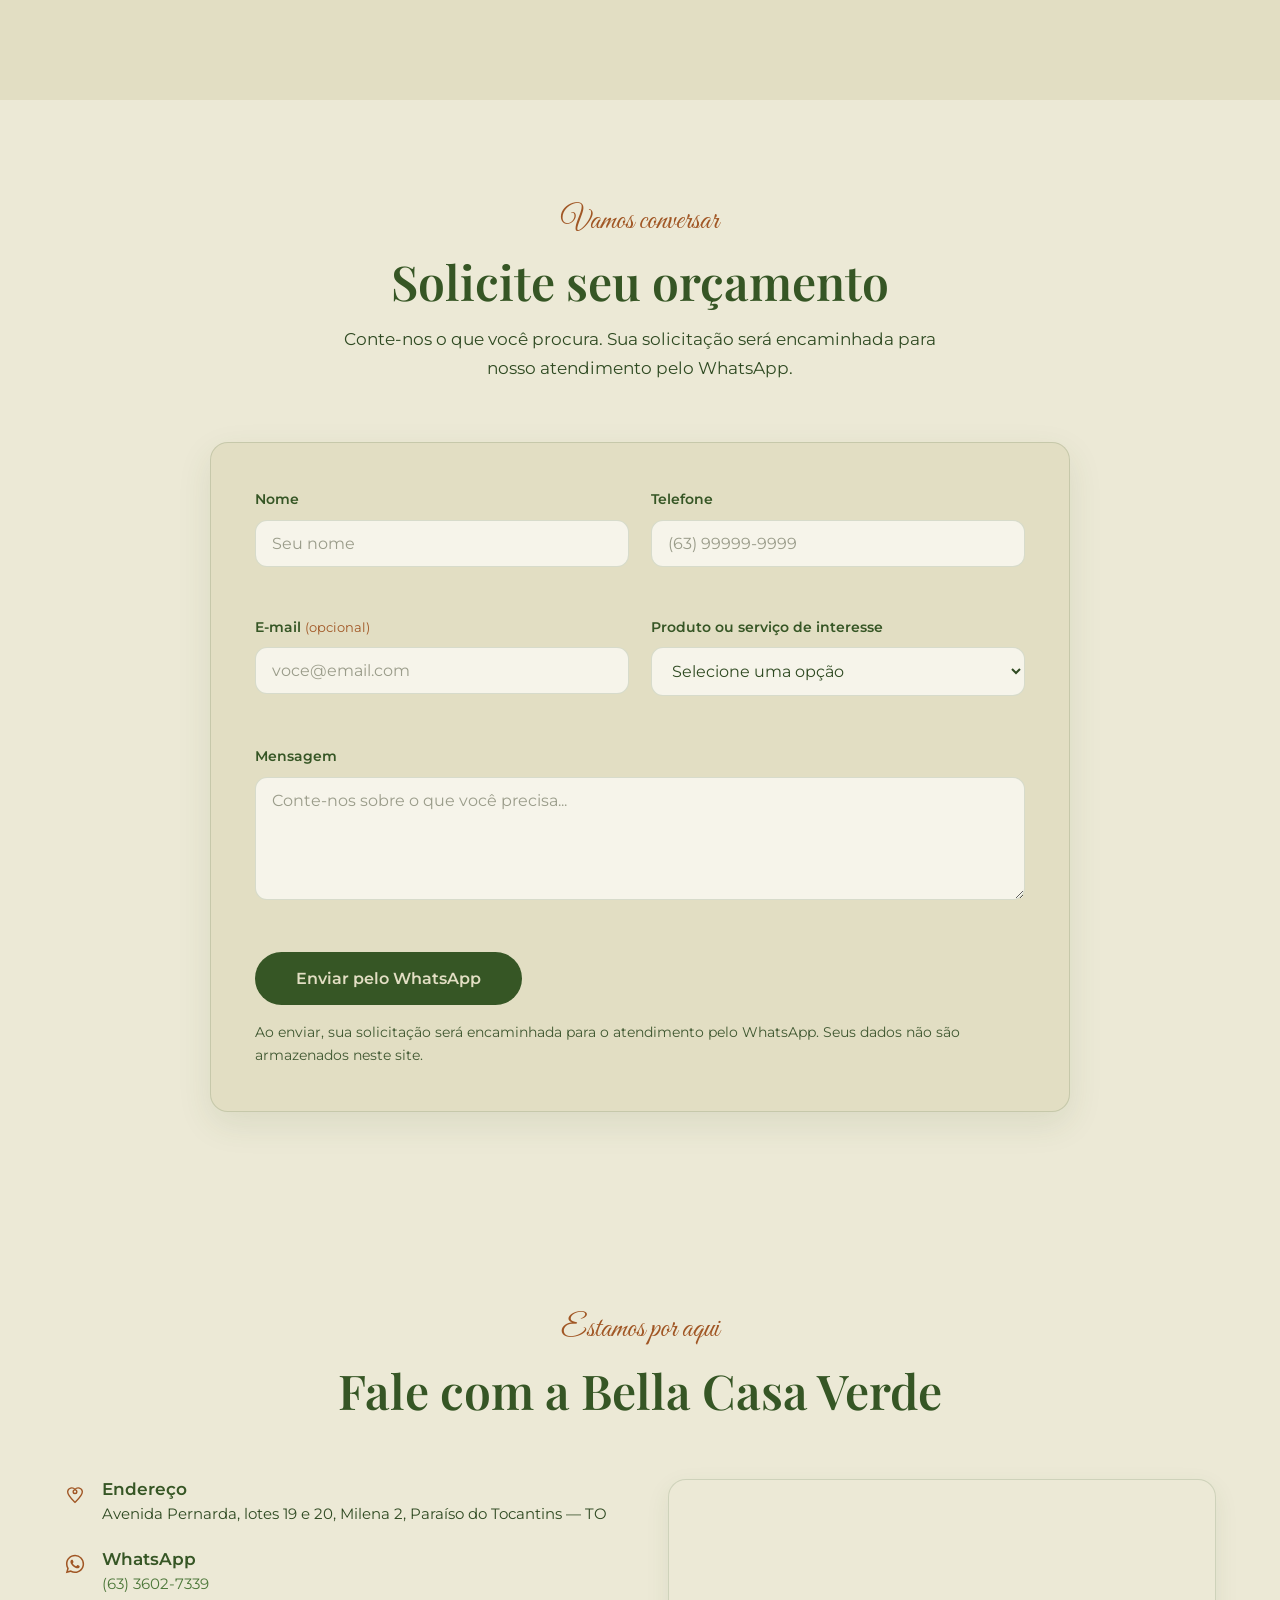
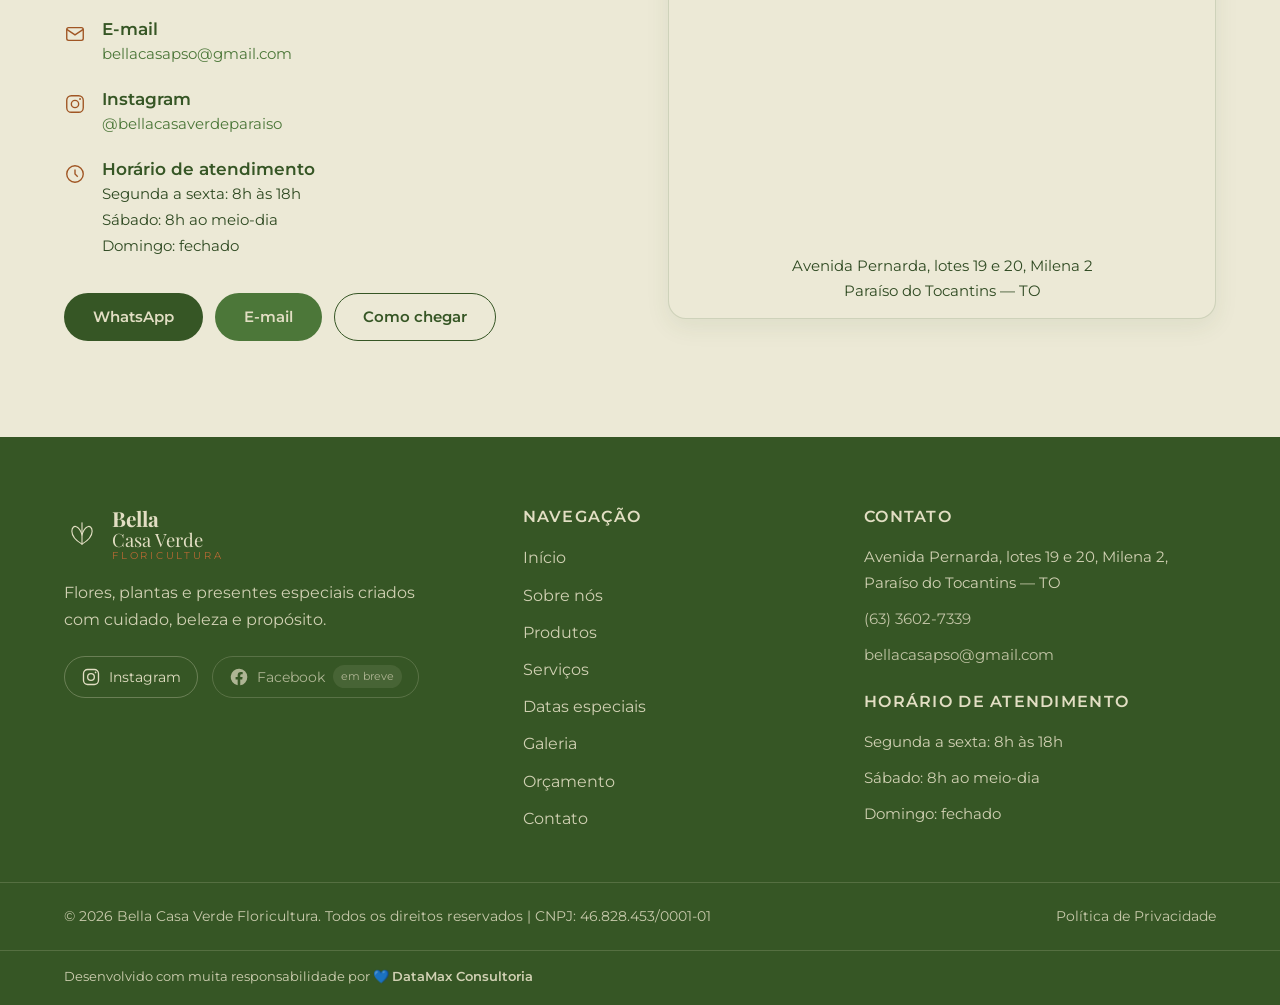
==== commit ee3cbce4: "inserir imagem de arranjo floral na secao hero" ====
--- a/index.html
+++ b/index.html
@@ -143,8 +143,8 @@
           </ul>
         </div>
         <div class="hero__visual">
-          <figure class="hero__frame" role="img" aria-label="Imagem de destaque - placeholder: arranjo floral sofisticado da Bella Casa Verde">
-            <div class="hero__placeholder">[ Imagem do arranjo floral ]</div>
+          <figure class="hero__frame" role="img" aria-label="Arranjo floral sofisticado da Bella Casa Verde">
+            <img src="img/galeria-arranjos.jpg" alt="Arranjo floral sofisticado da Bella Casa Verde" style="width: 100%; height: 100%; object-fit: cover;" loading="eager">
           </figure>
           <span class="hero__arc" aria-hidden="true"></span>
         </div>
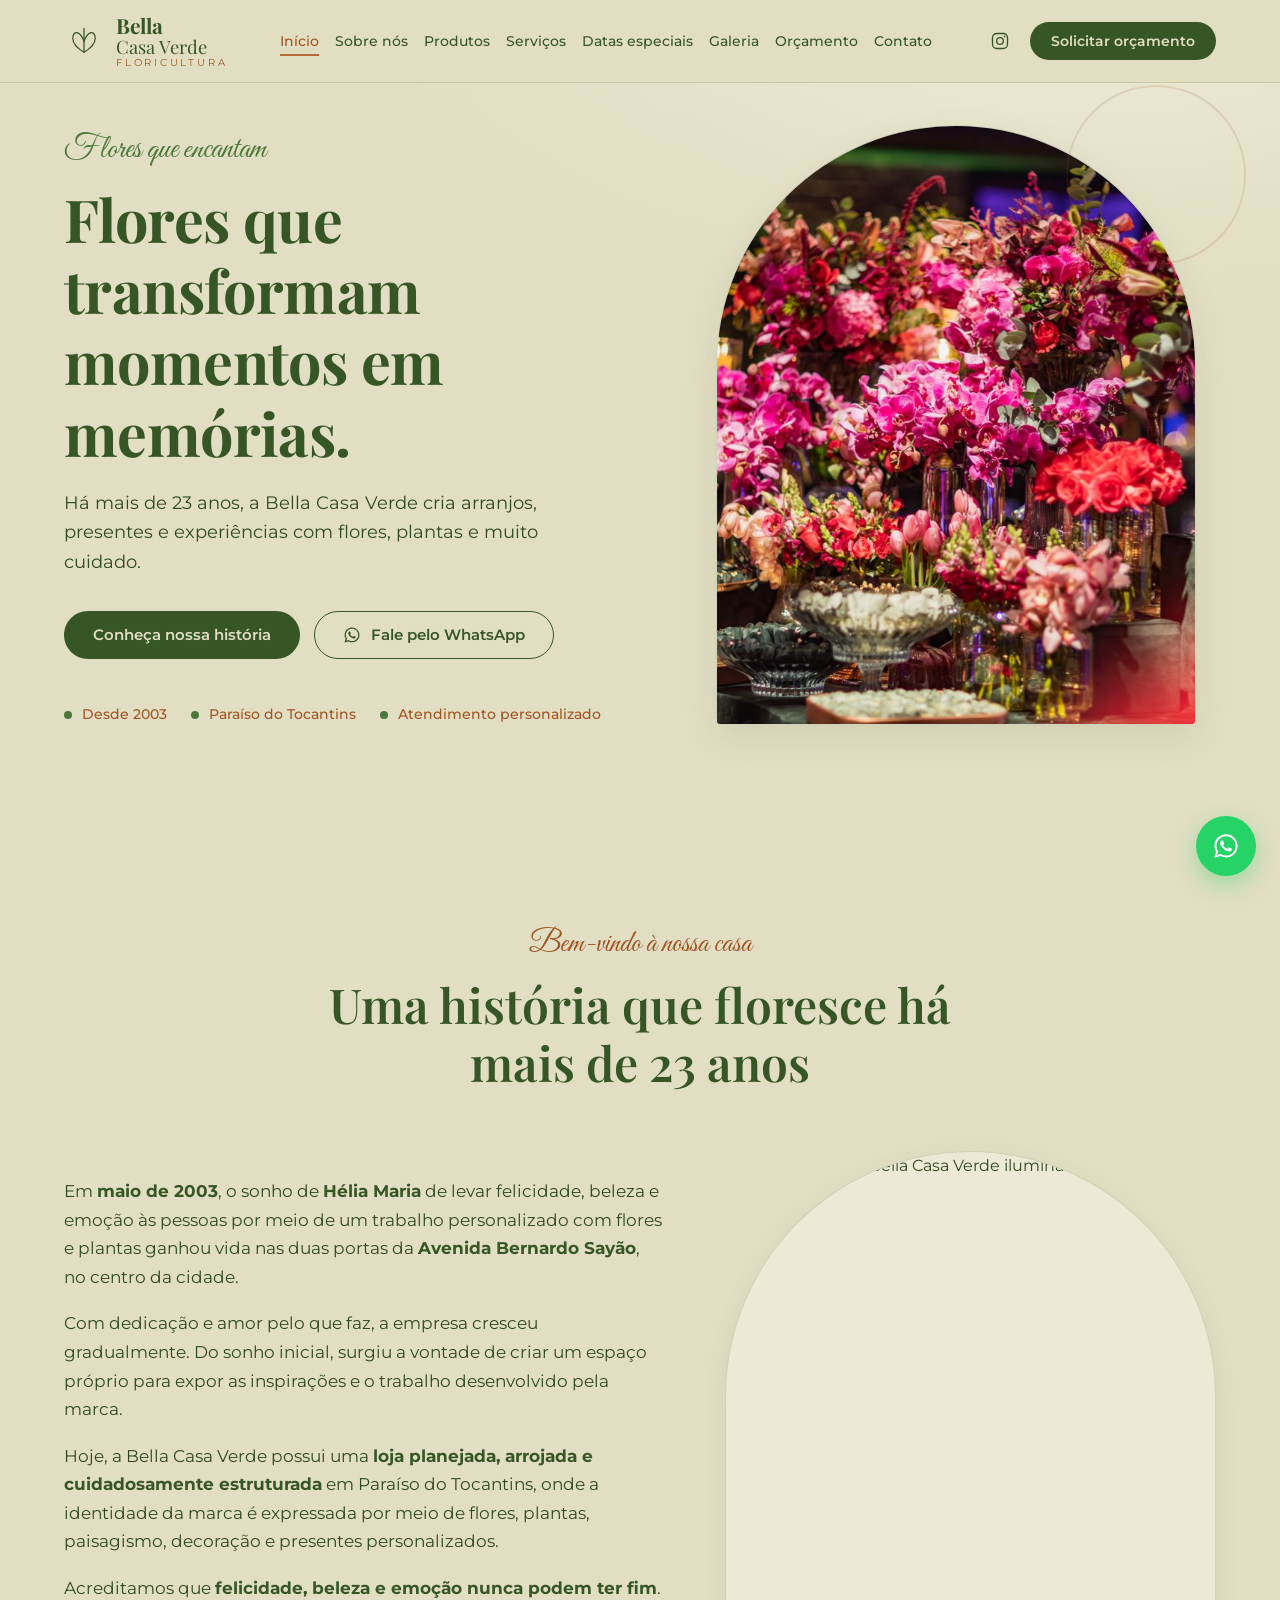
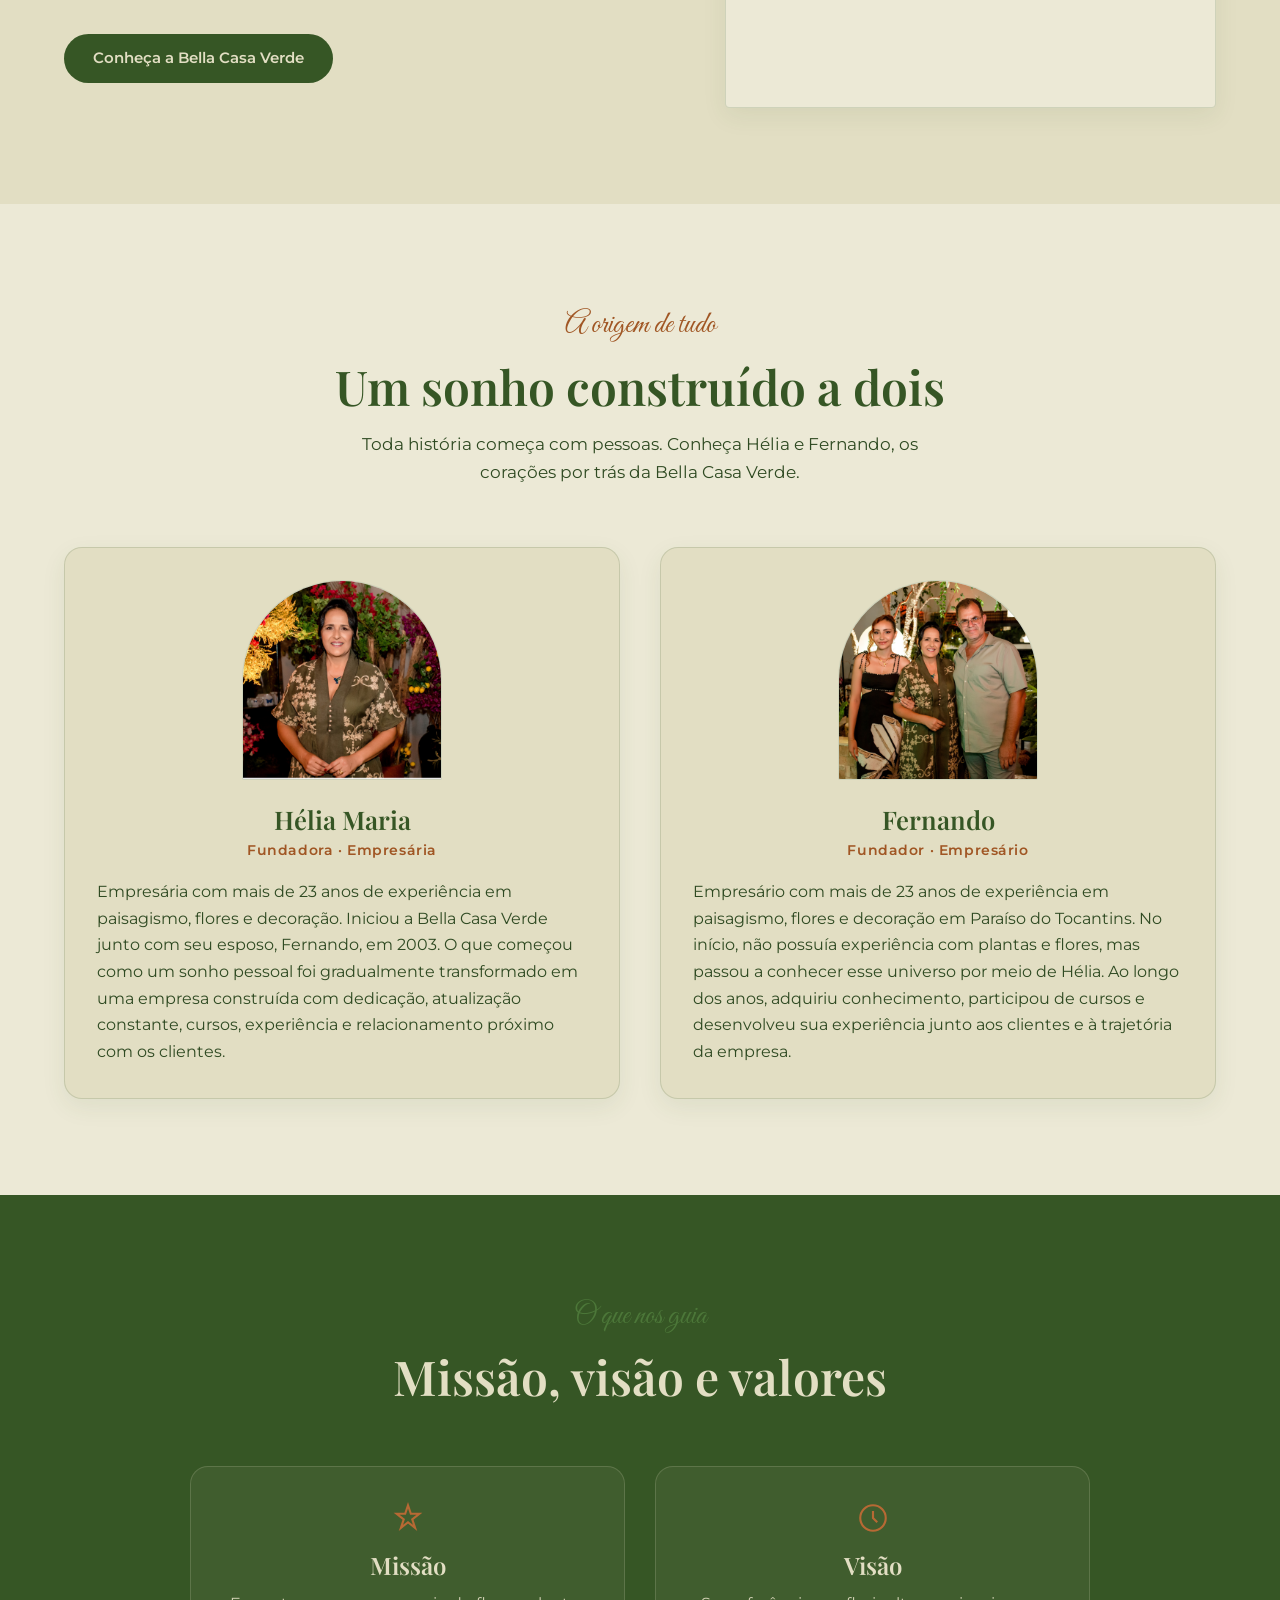
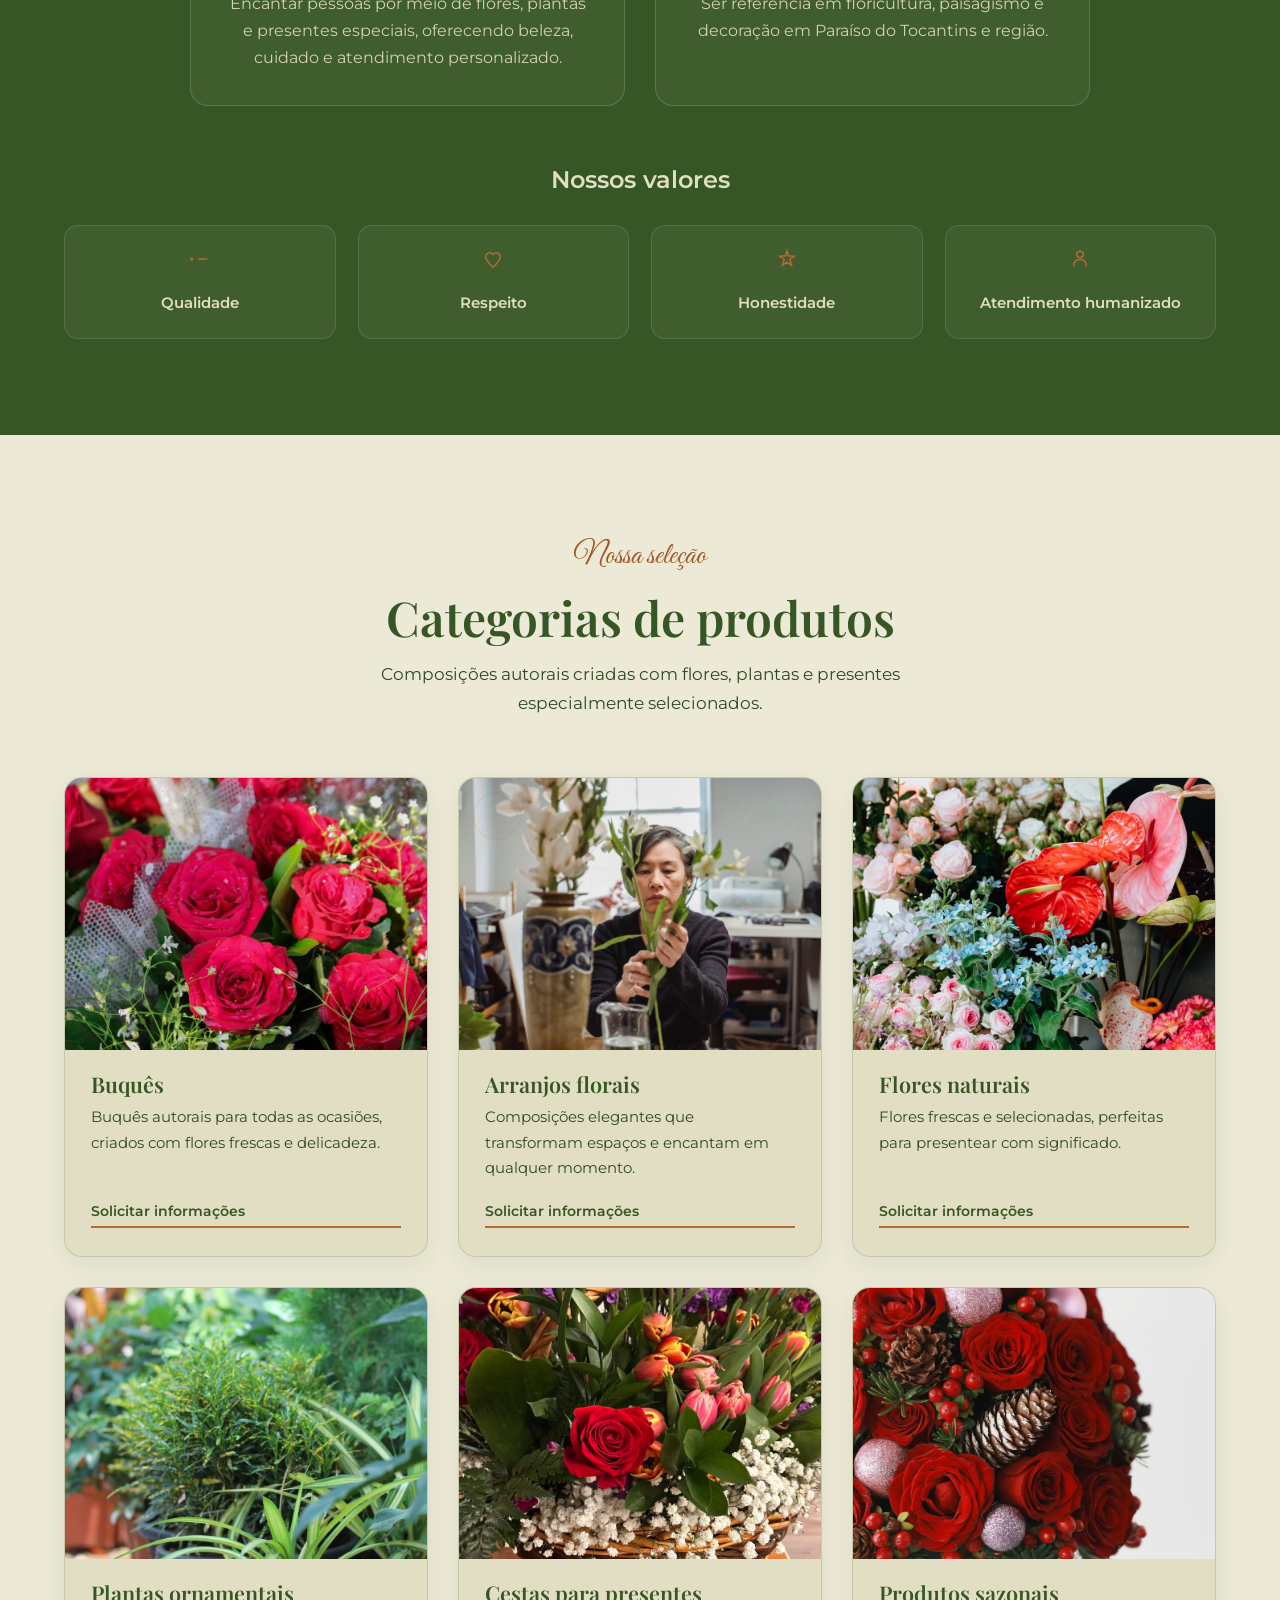
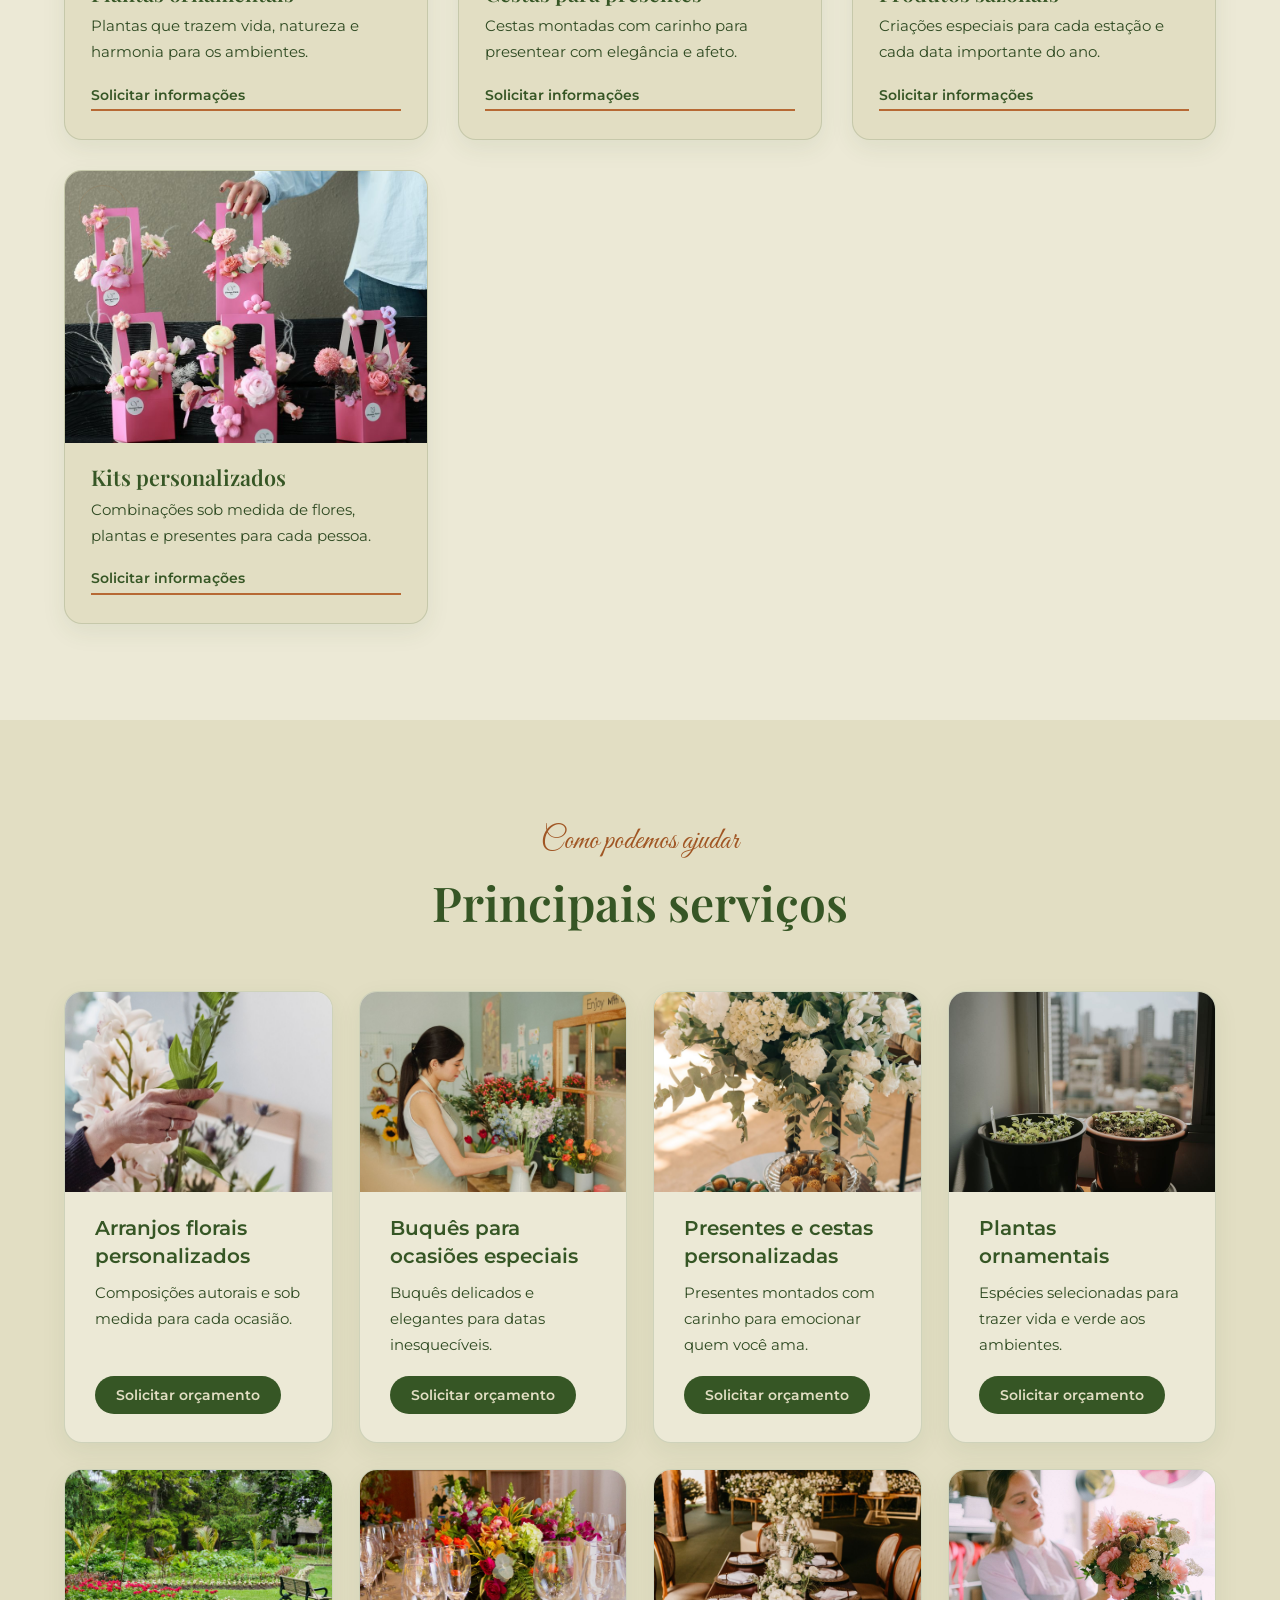
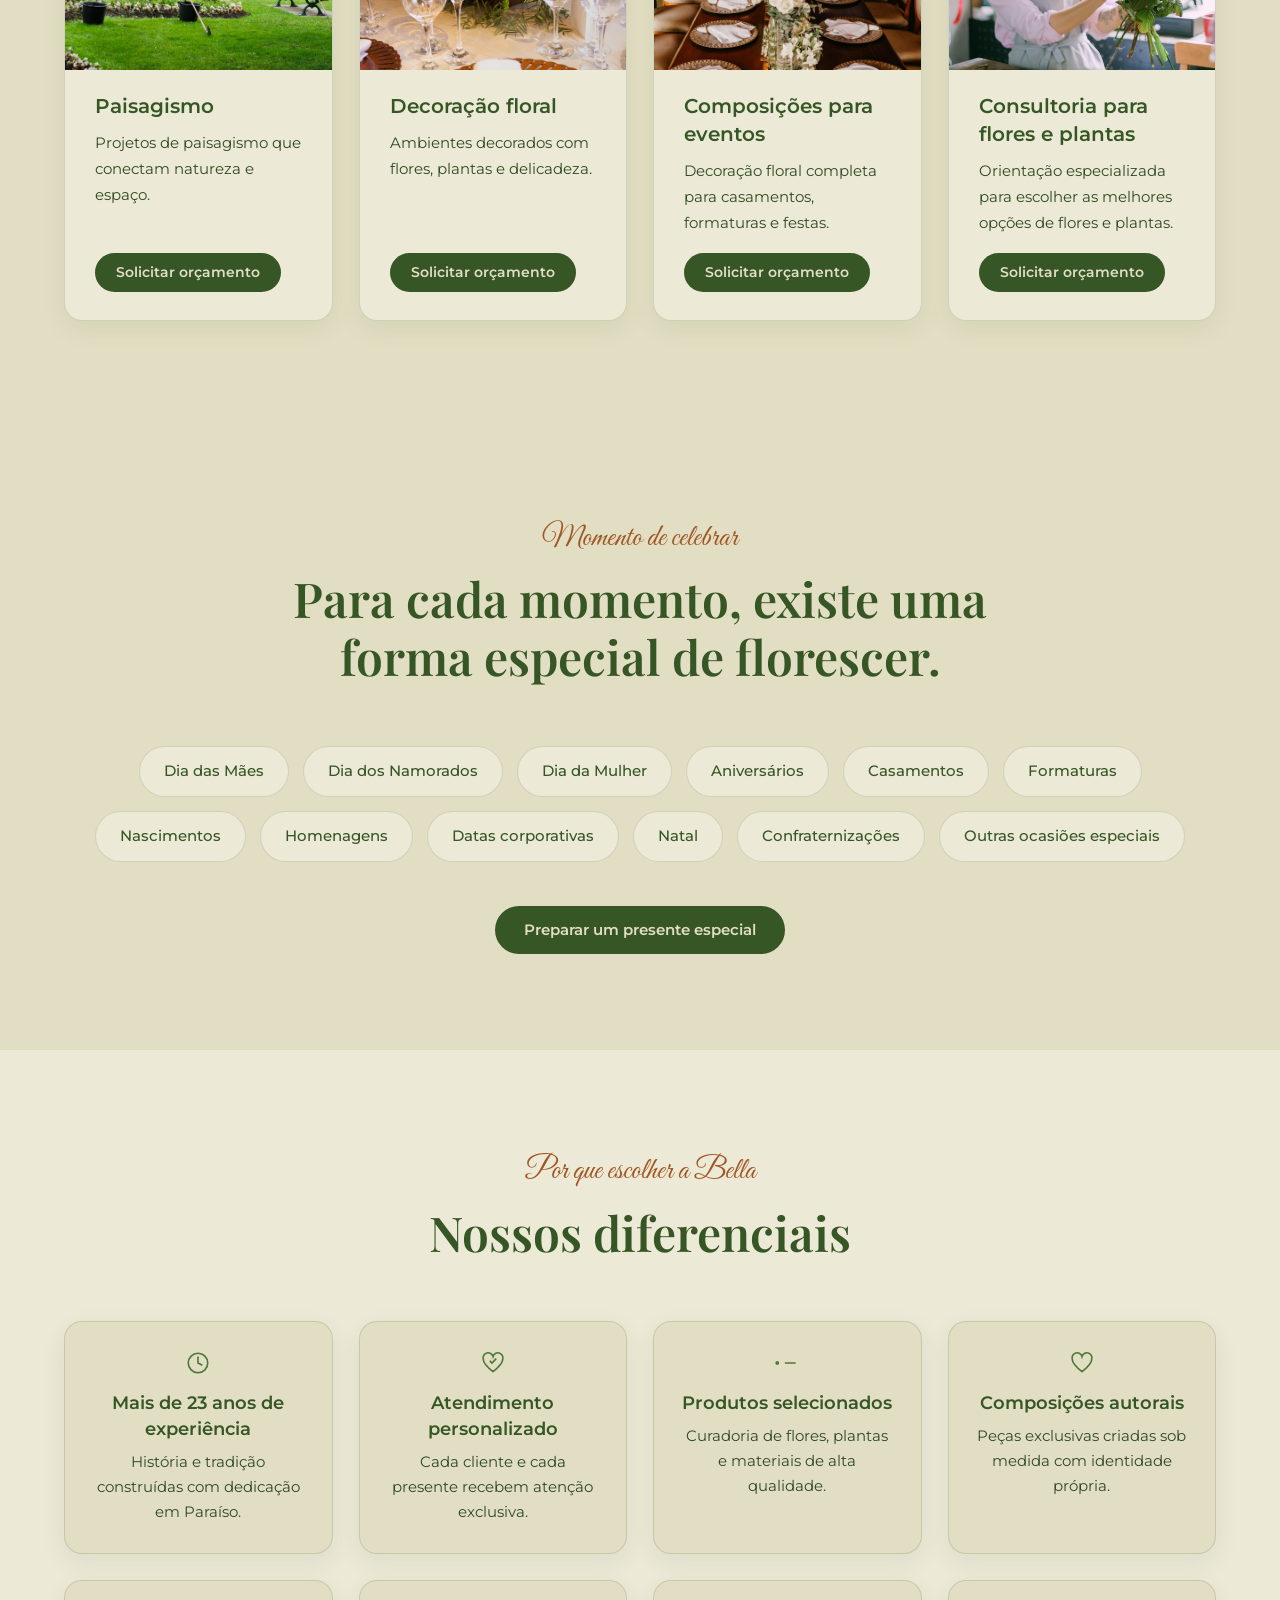
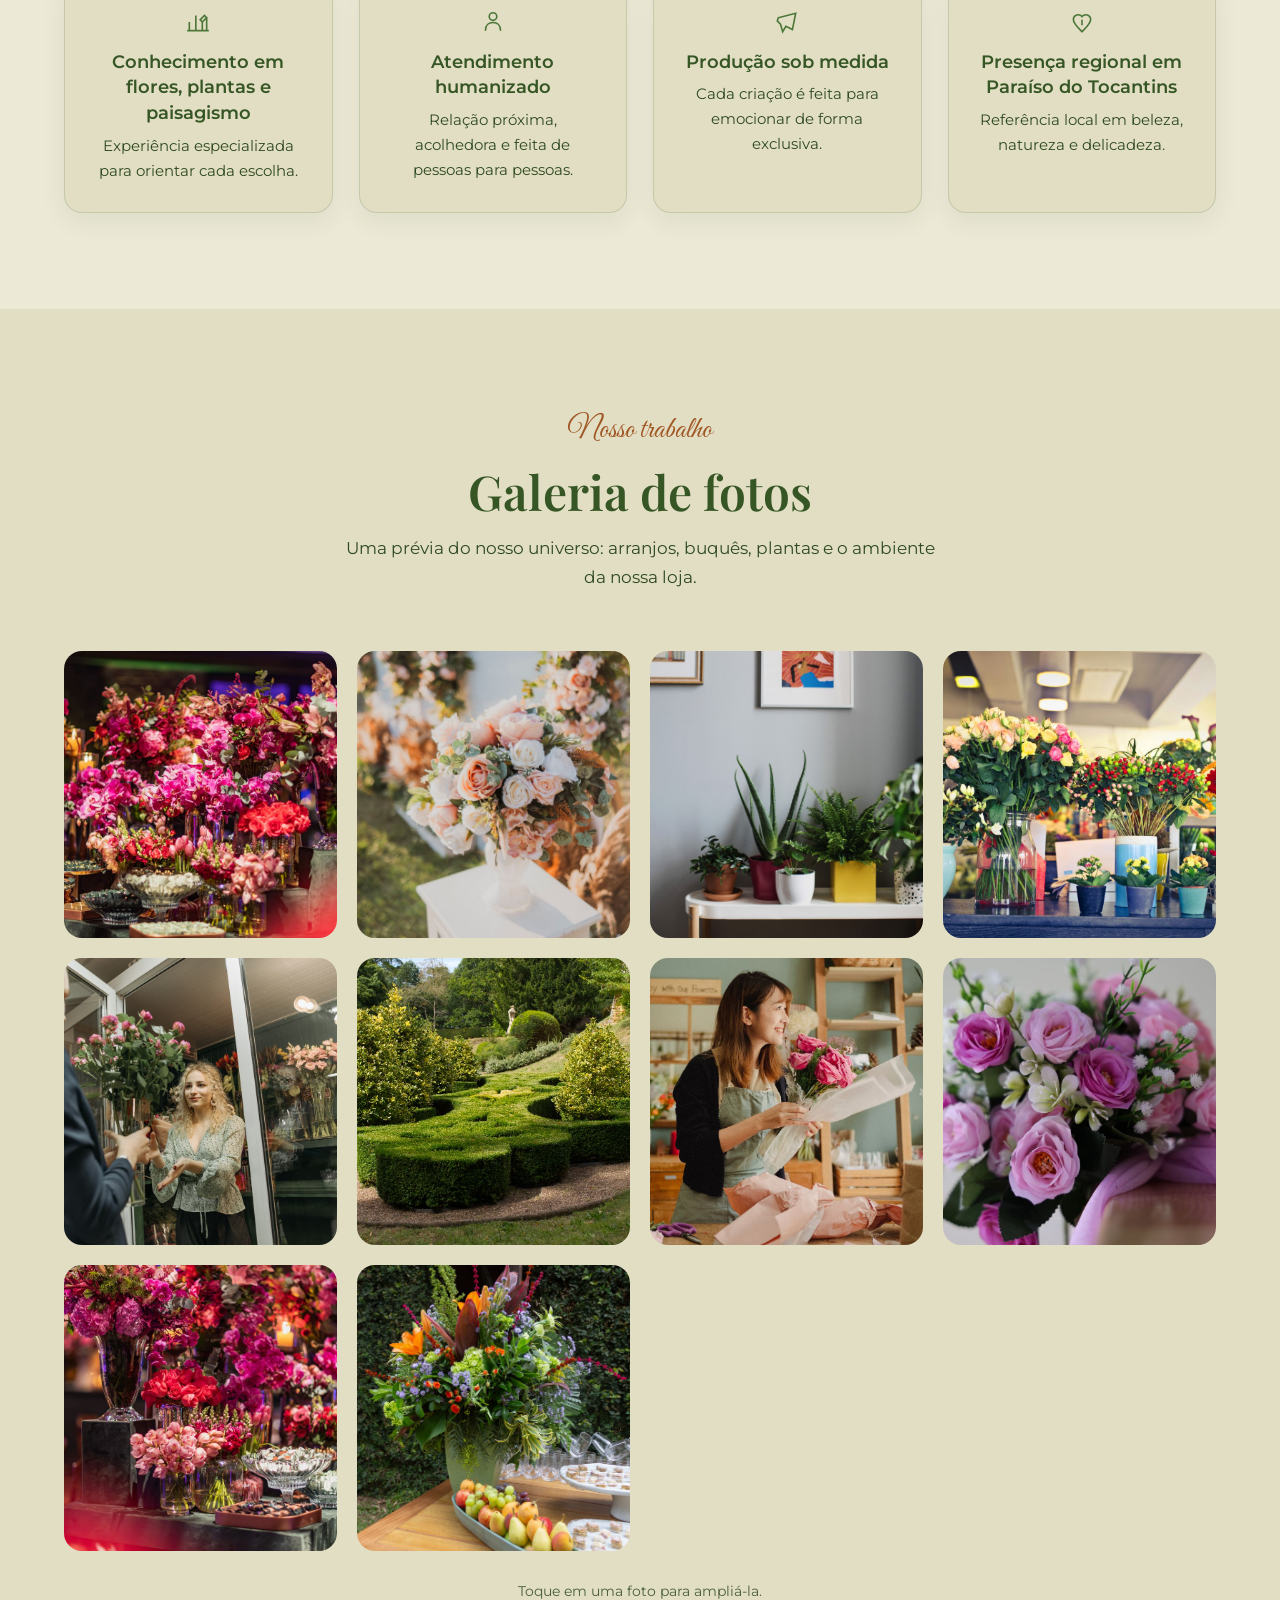
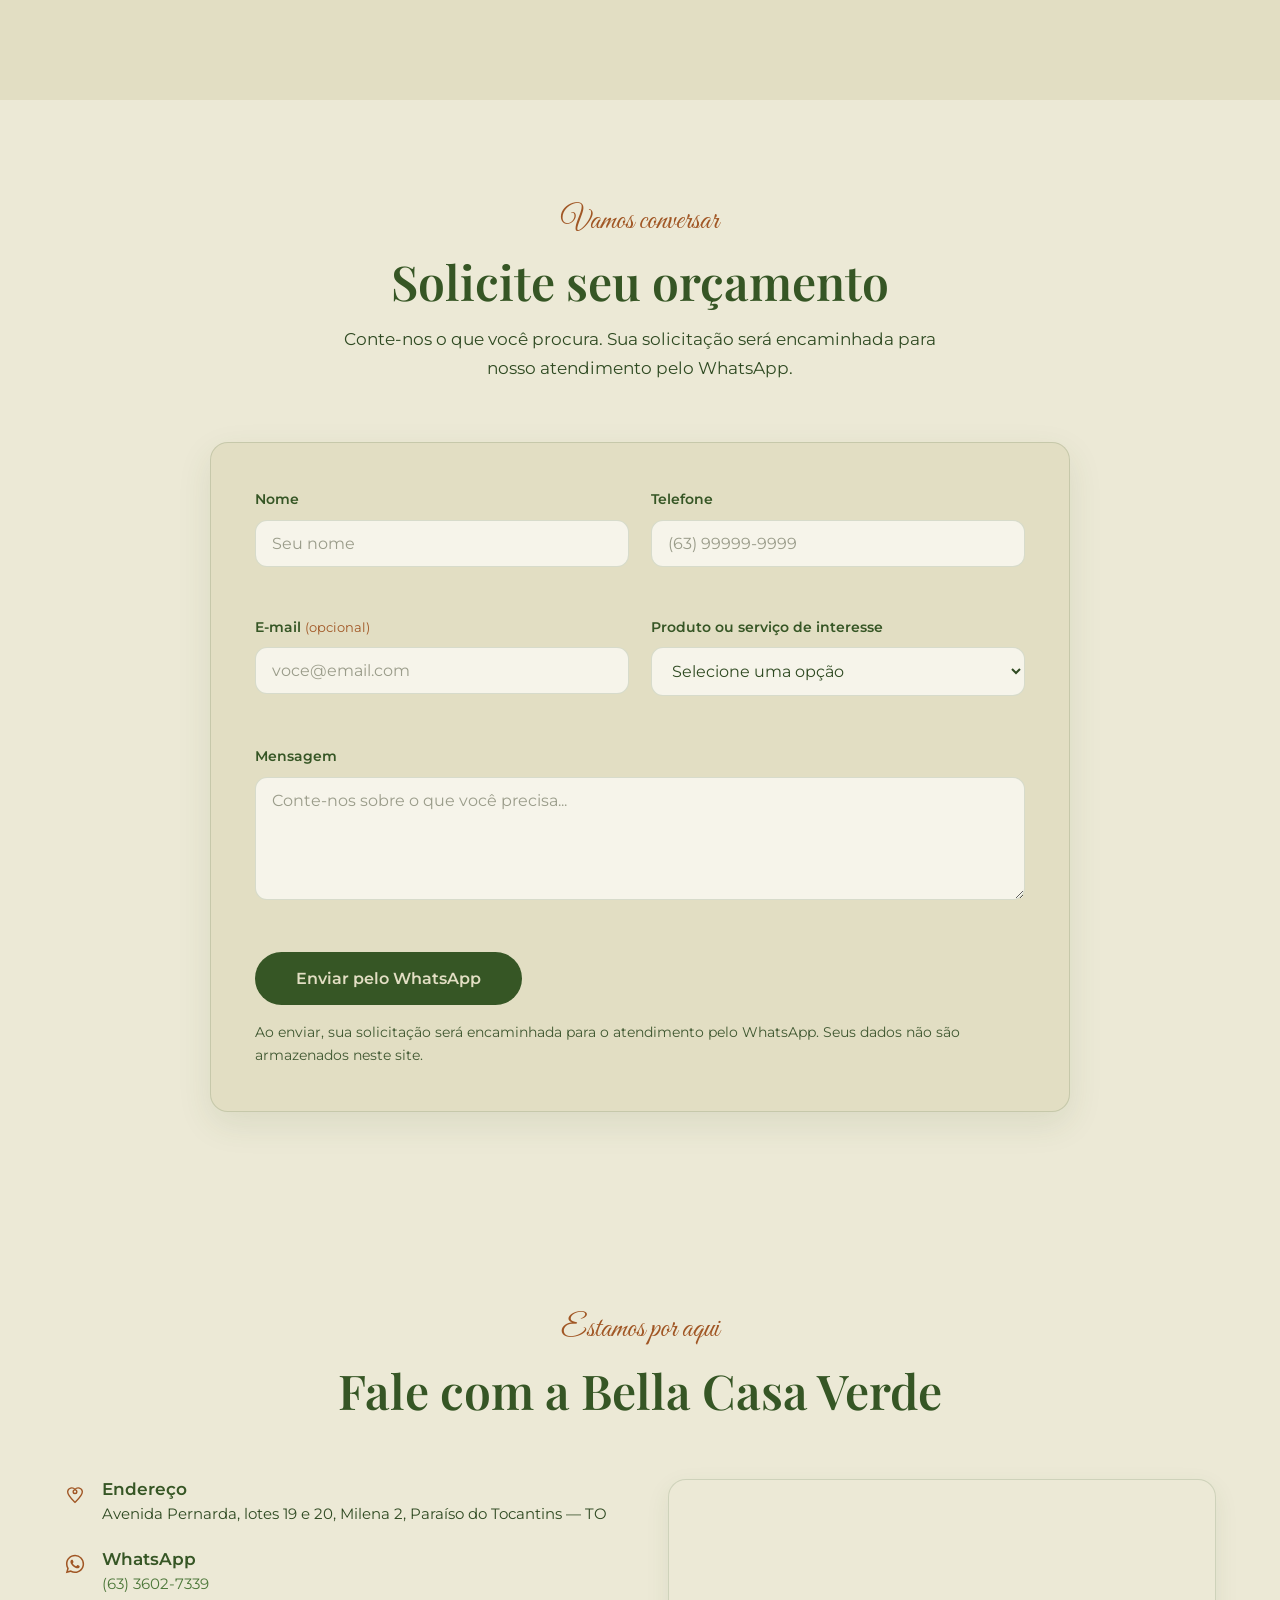
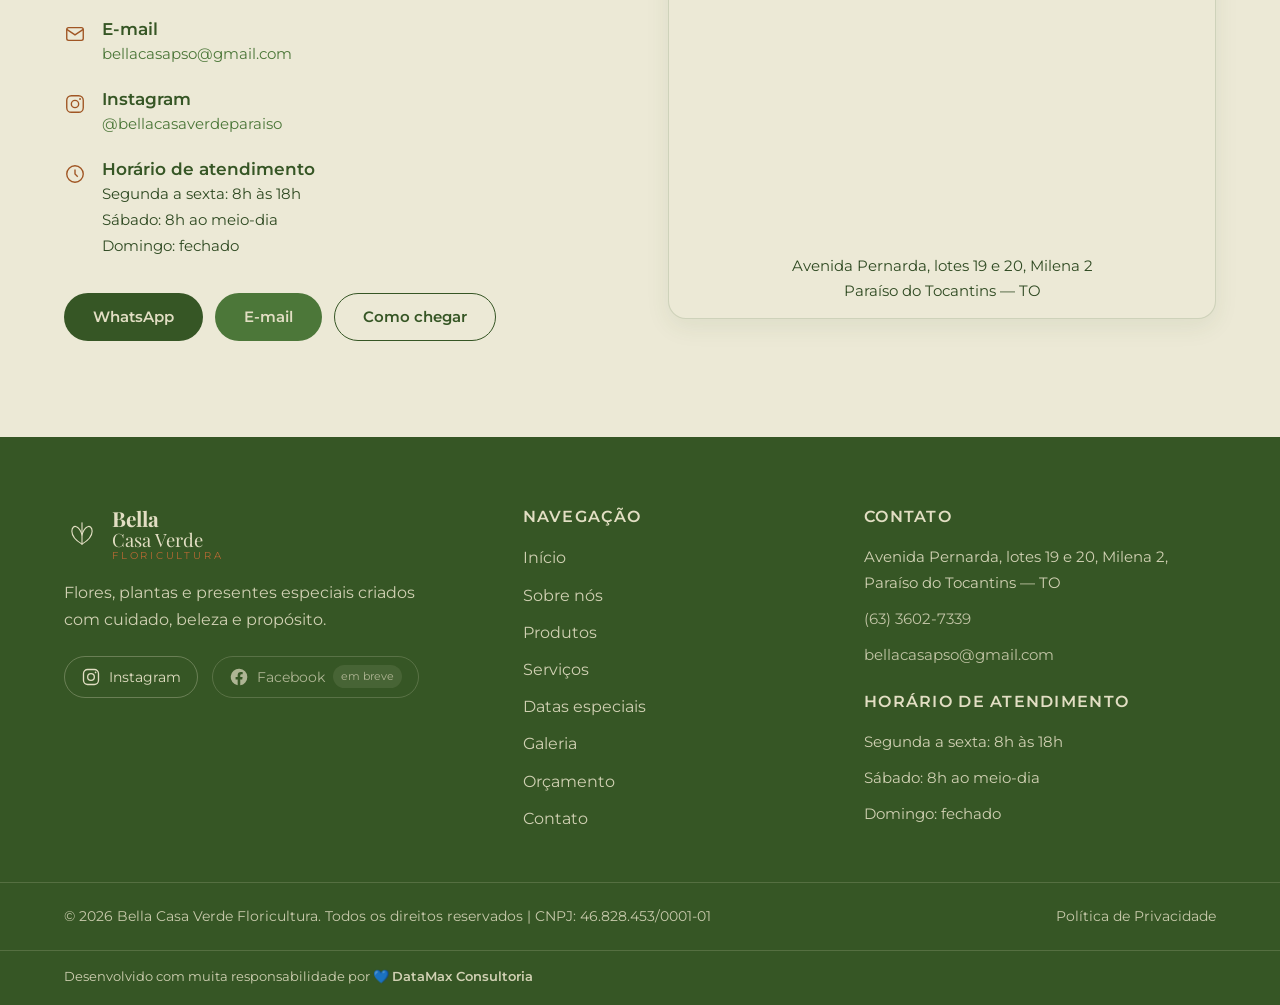
==== commit 67bdf648: "inserir fotos de Hélia e Fernando na seção A origem de tudo" ====
--- a/index.html
+++ b/index.html
@@ -185,16 +185,16 @@
         </div>
         <div class="fundadores__grid">
           <article class="card-fundador">
-            <figure class="card-fundador__photo" role="img" aria-label="Placeholder: fotografia de Hélia Maria">
-              <div class="card-fundador__placeholder">[ Foto de Hélia ]</div>
+            <figure class="card-fundador__photo" role="img" aria-label="Fotografia de Hélia Maria">
+              <img src="img/helia.png" alt="Hélia Maria, fundadora da Bella Casa Verde" style="width: 100%; height: 100%; object-fit: cover;" loading="lazy">
             </figure>
             <h3 class="card-fundador__name">Hélia Maria</h3>
             <p class="card-fundador__role">Fundadora · Empresária</p>
             <p class="card-fundador__text">Empresária com mais de 23 anos de experiência em paisagismo, flores e decoração. Iniciou a Bella Casa Verde junto com seu esposo, Fernando, em 2003. O que começou como um sonho pessoal foi gradualmente transformado em uma empresa construída com dedicação, atualização constante, cursos, experiência e relacionamento próximo com os clientes.</p>
           </article>
           <article class="card-fundador">
-            <figure class="card-fundador__photo" role="img" aria-label="Placeholder: fotografia de Fernando">
-              <div class="card-fundador__placeholder">[ Foto de Fernando ]</div>
+            <figure class="card-fundador__photo" role="img" aria-label="Fotografia de Fernando">
+              <img src="img/fernando.png" alt="Fernando, fundador da Bella Casa Verde" style="width: 100%; height: 100%; object-fit: cover;" loading="lazy">
             </figure>
             <h3 class="card-fundador__name">Fernando</h3>
             <p class="card-fundador__role">Fundador · Empresário</p>
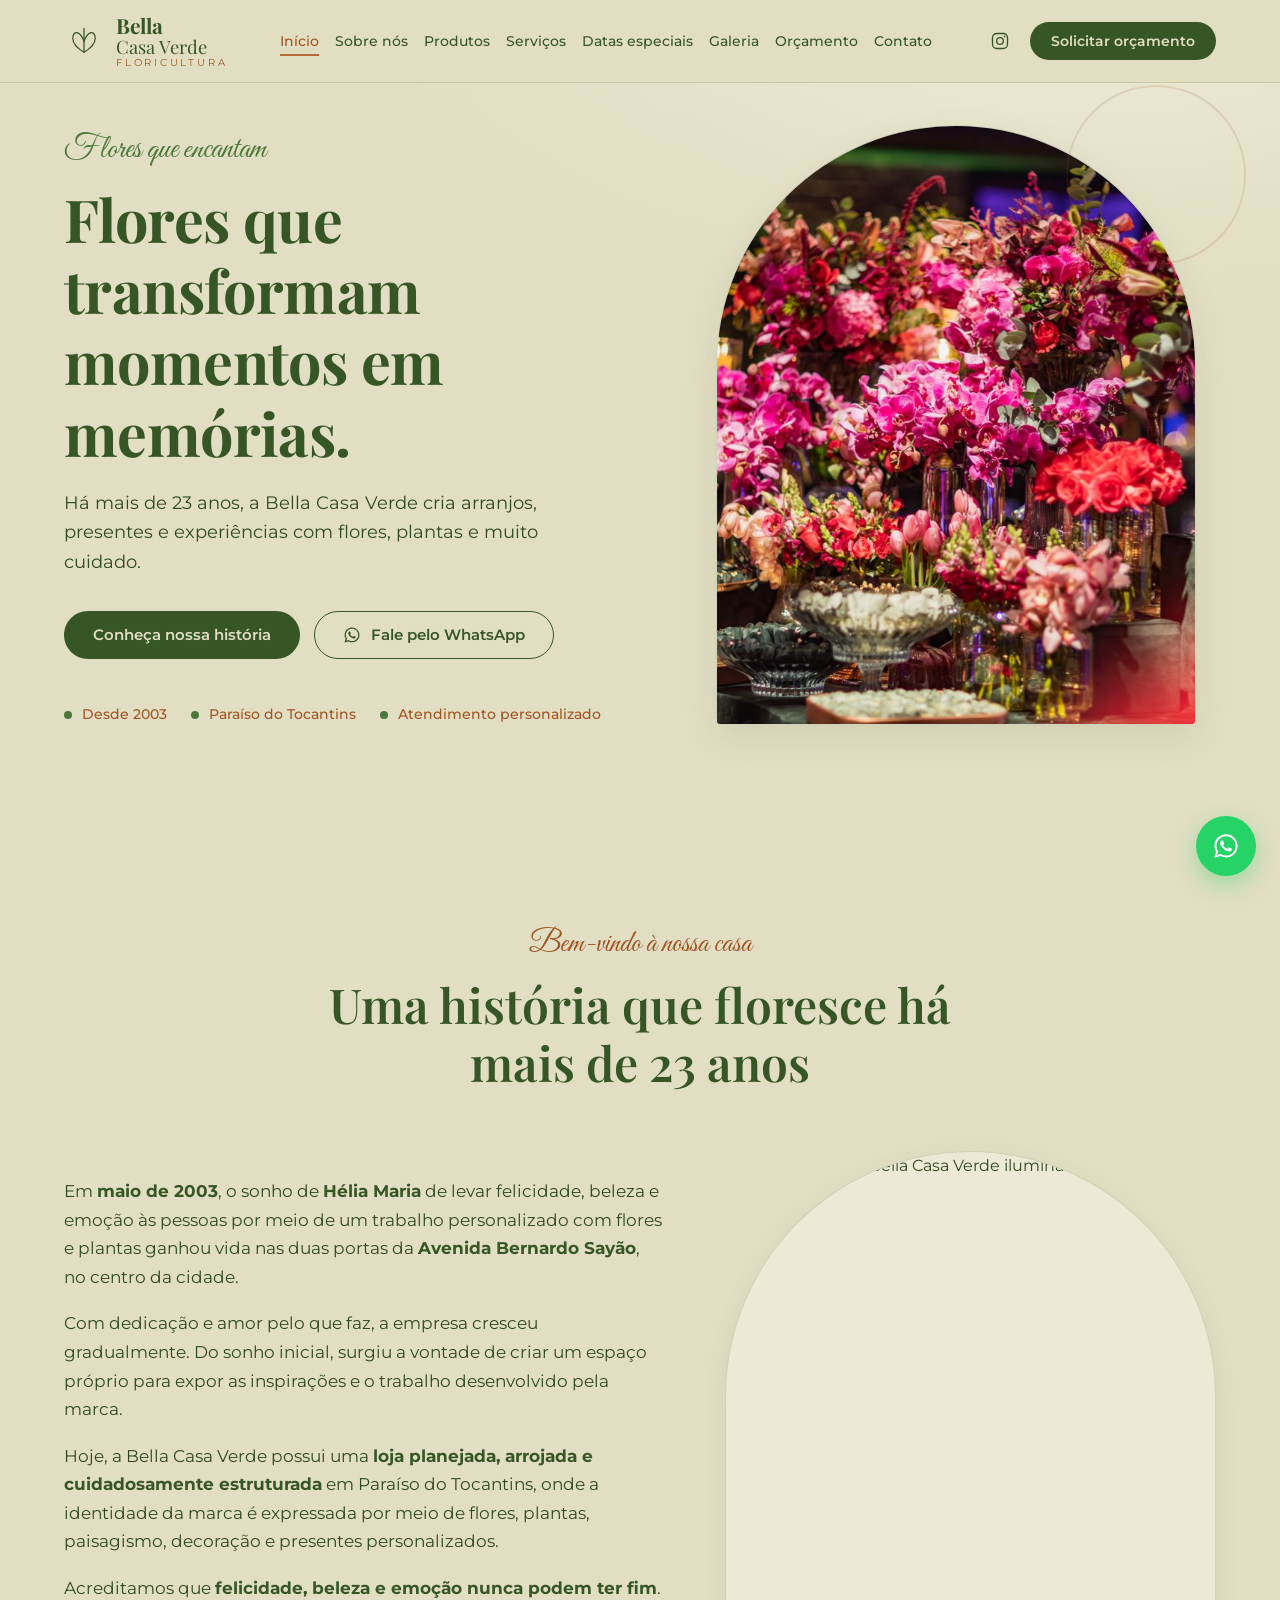
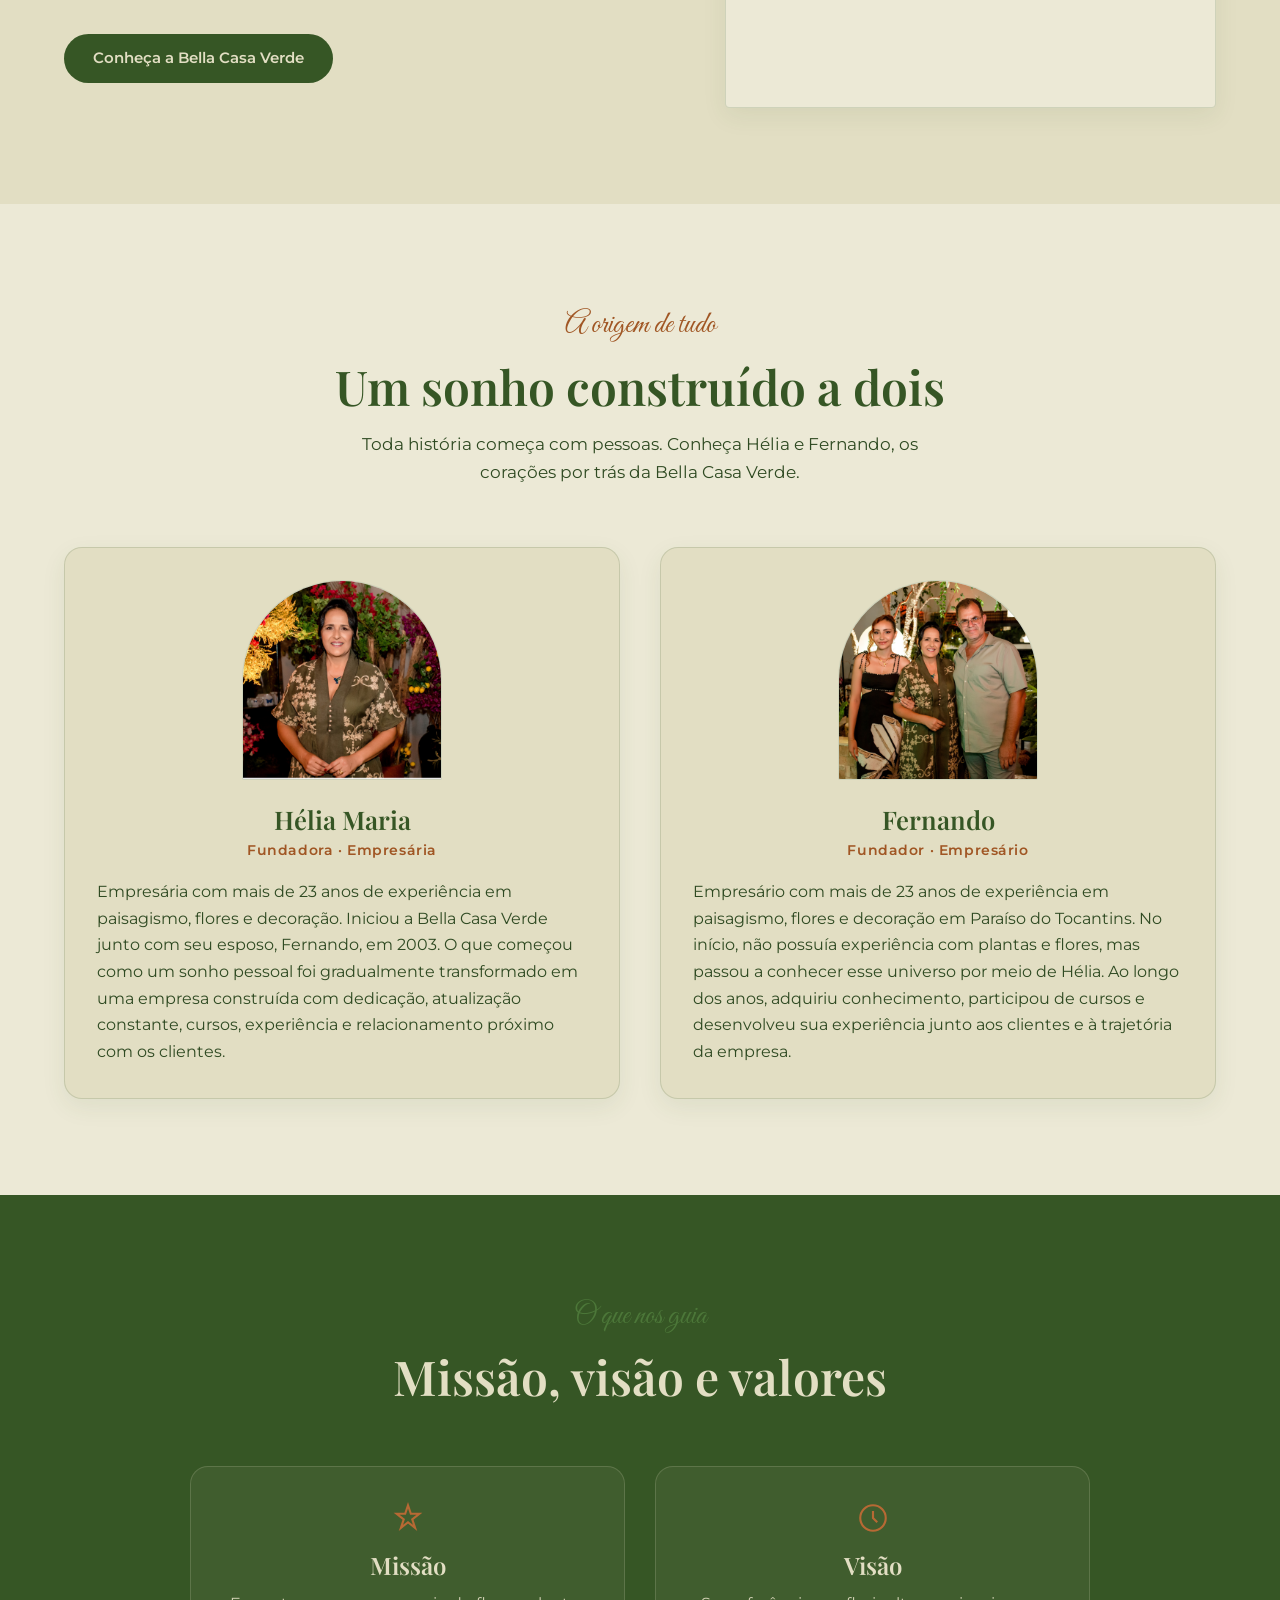
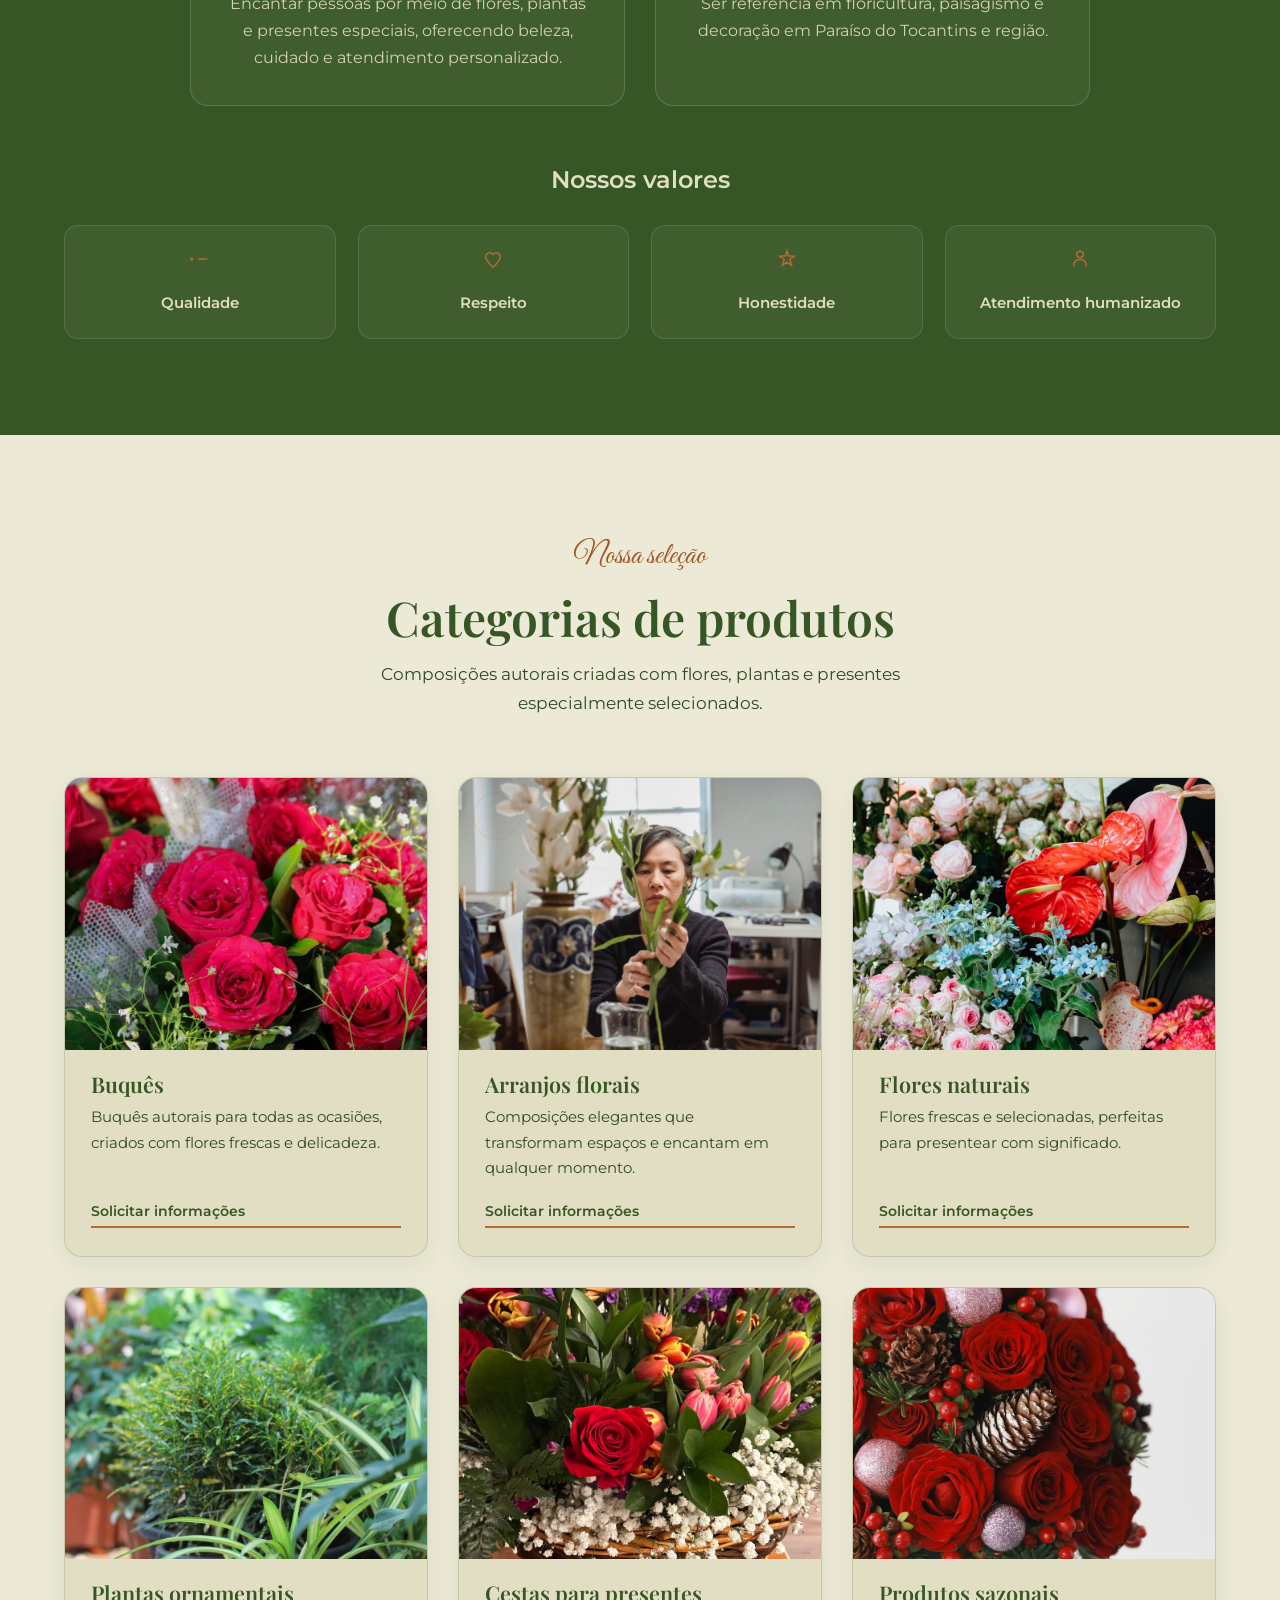
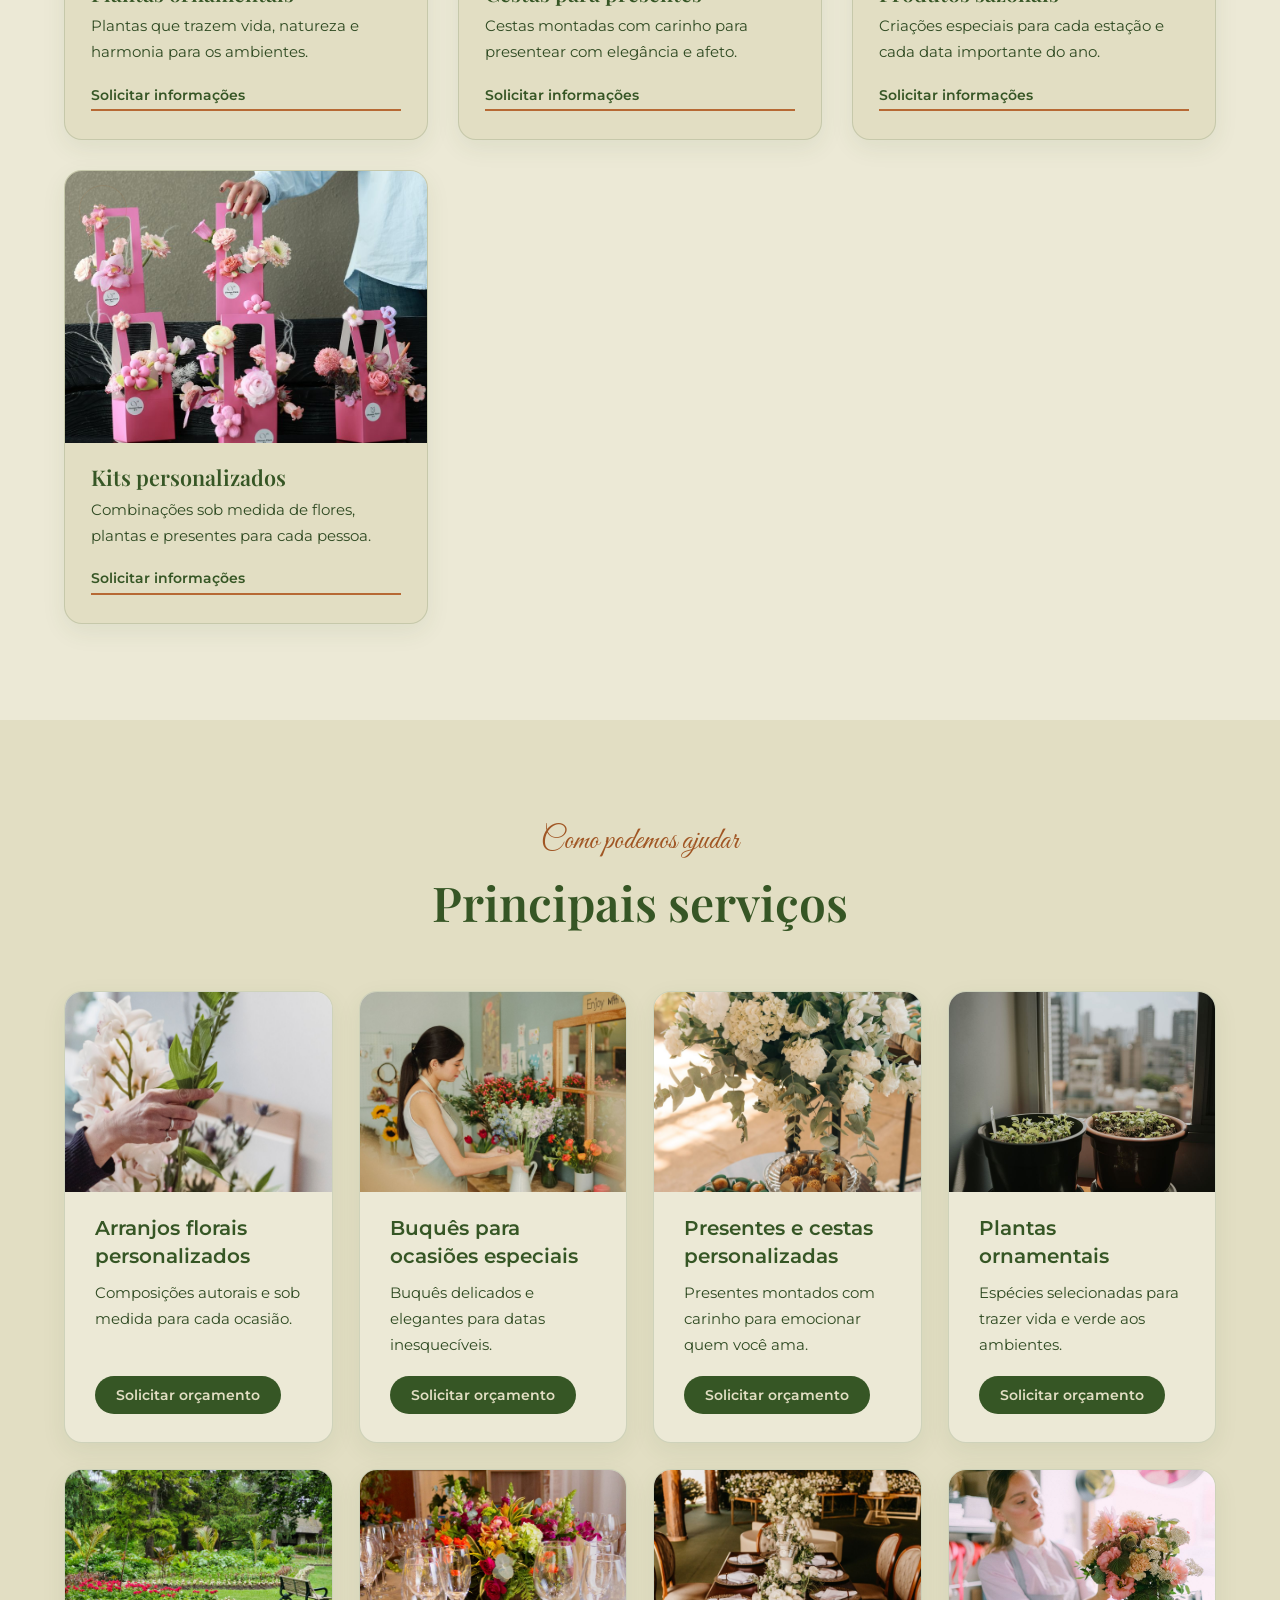
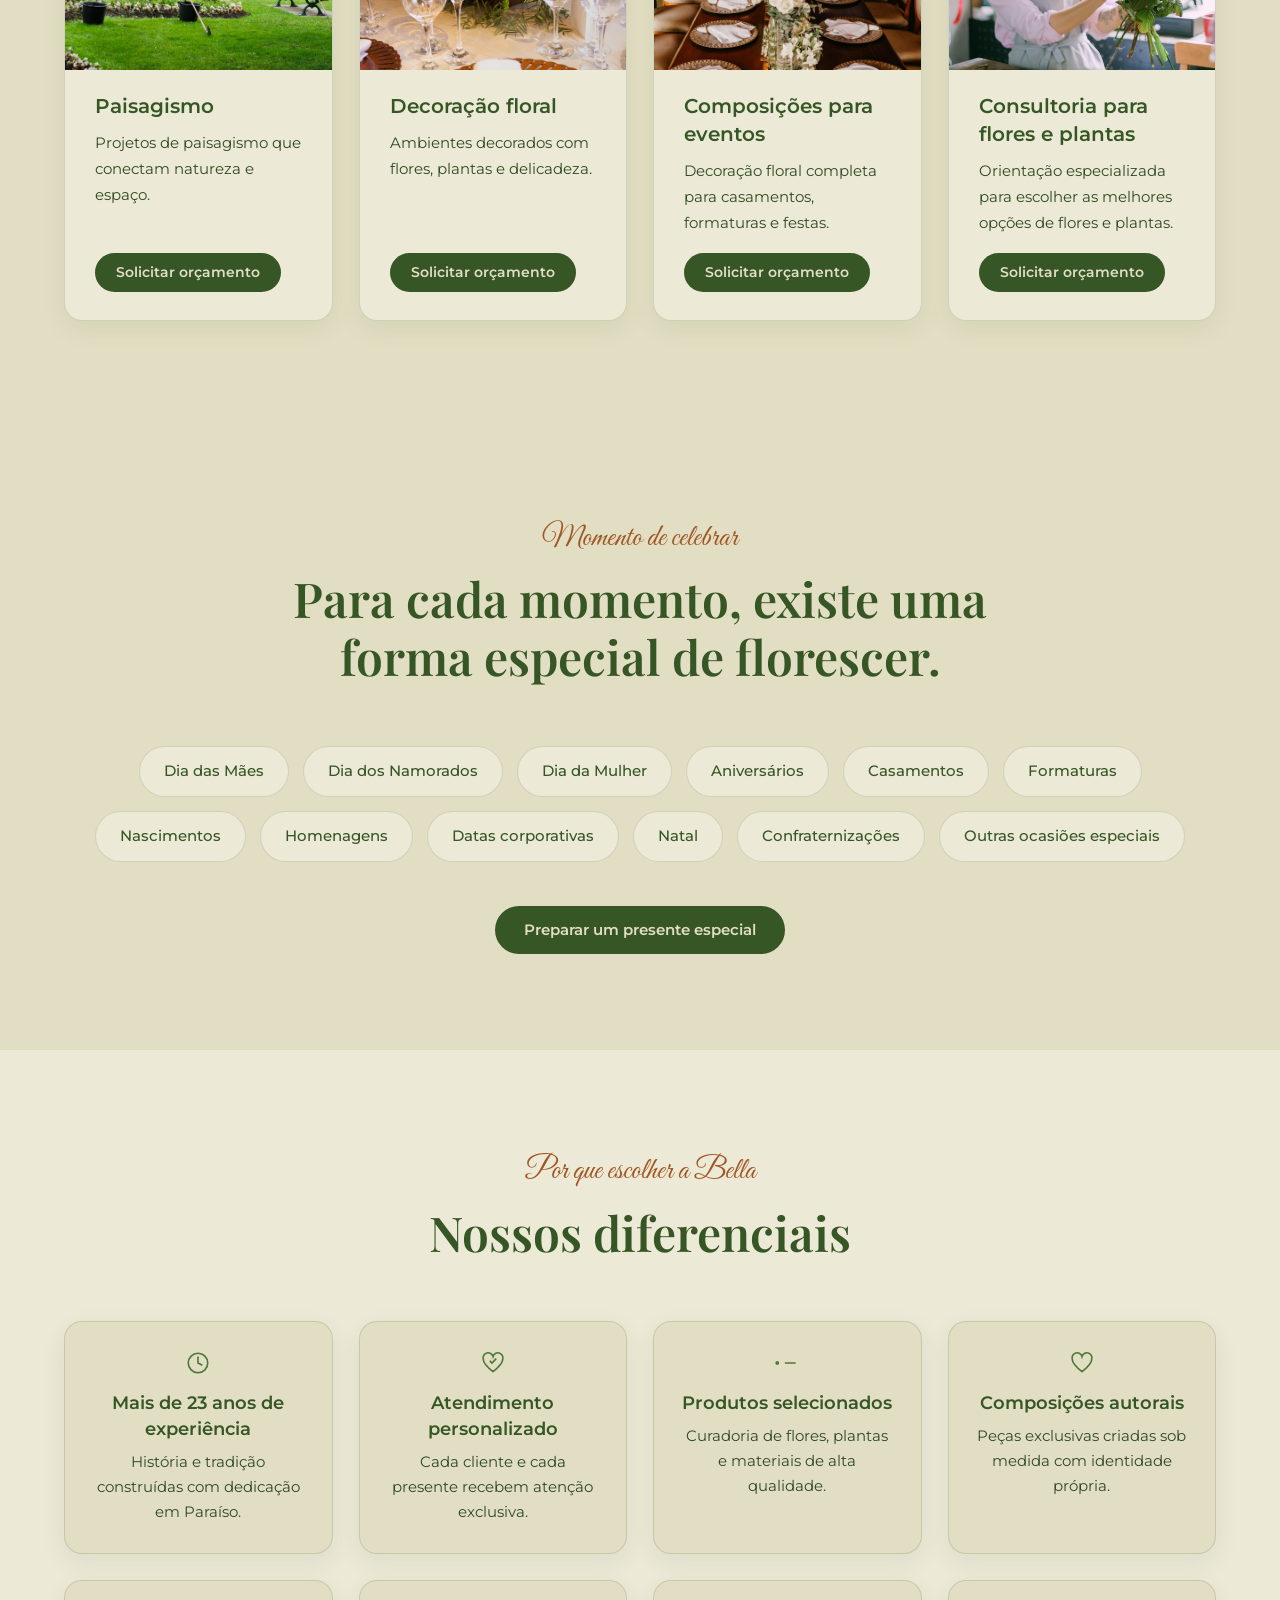
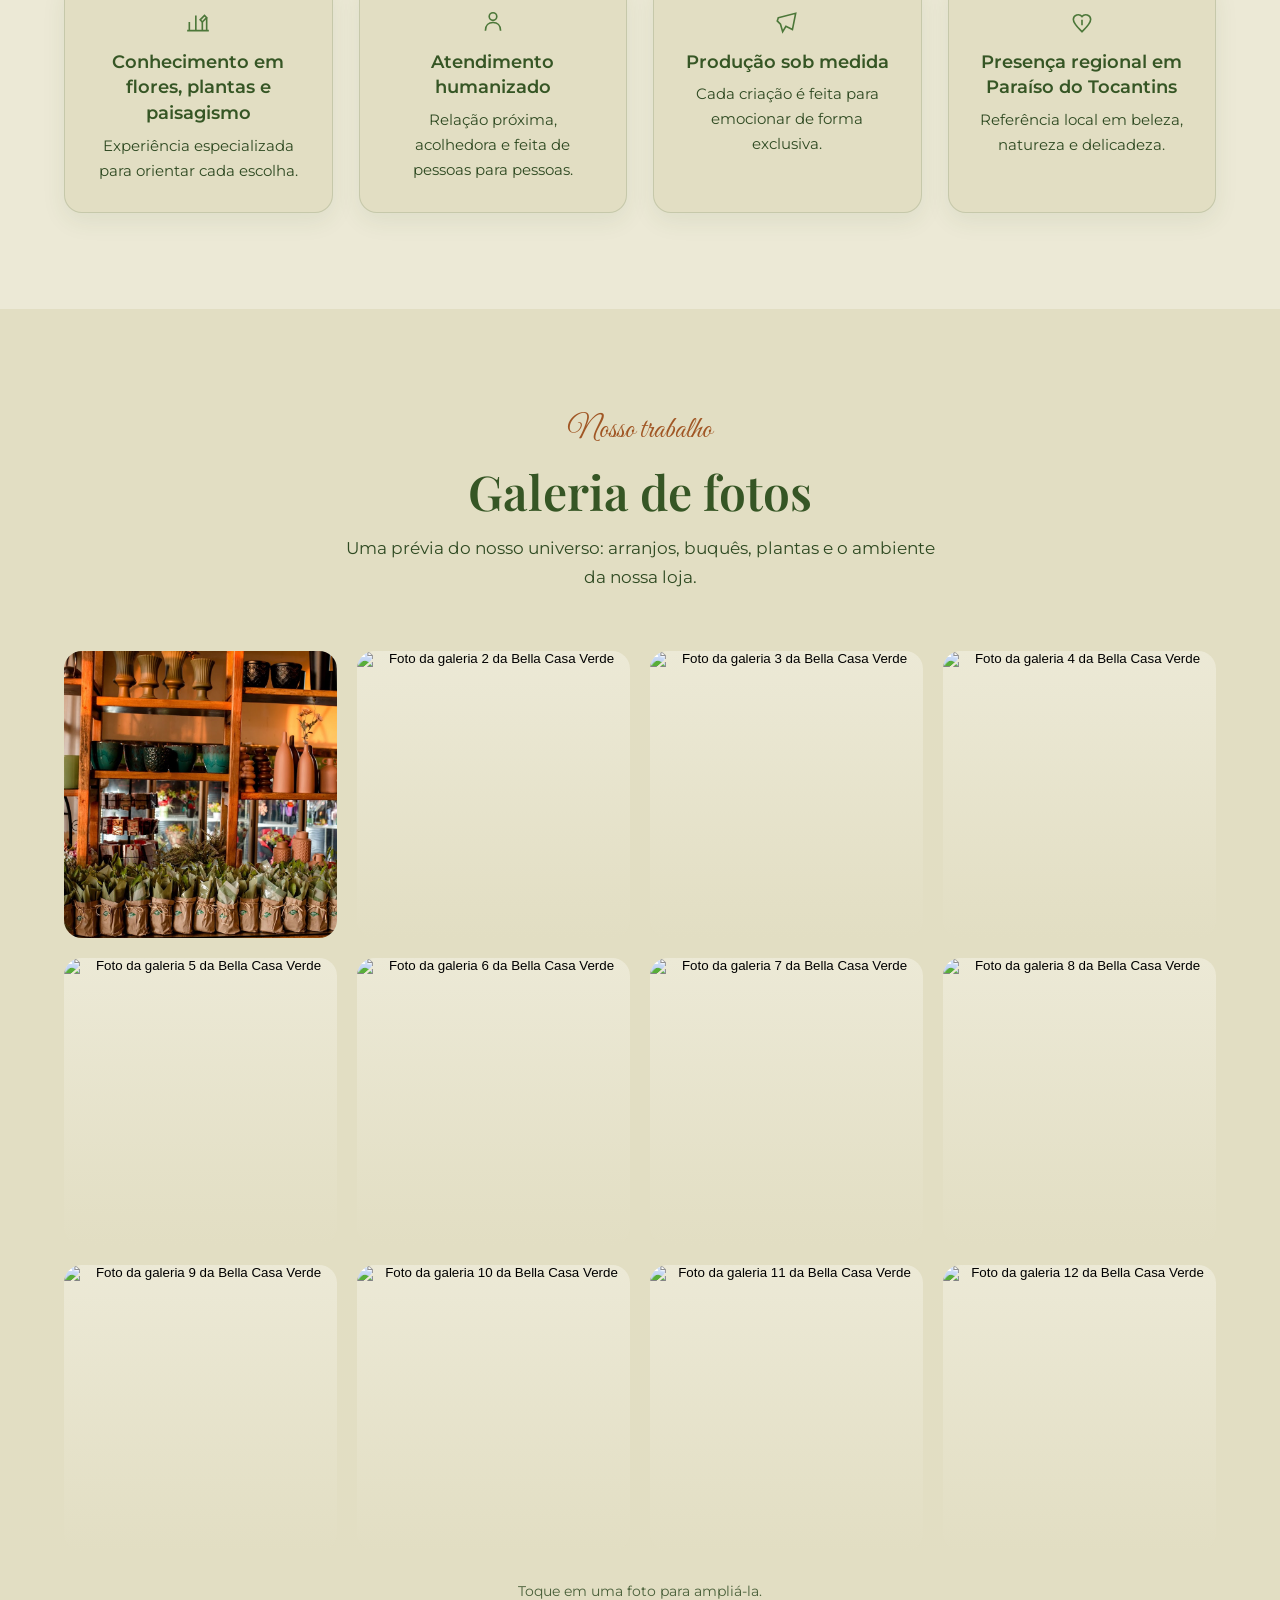
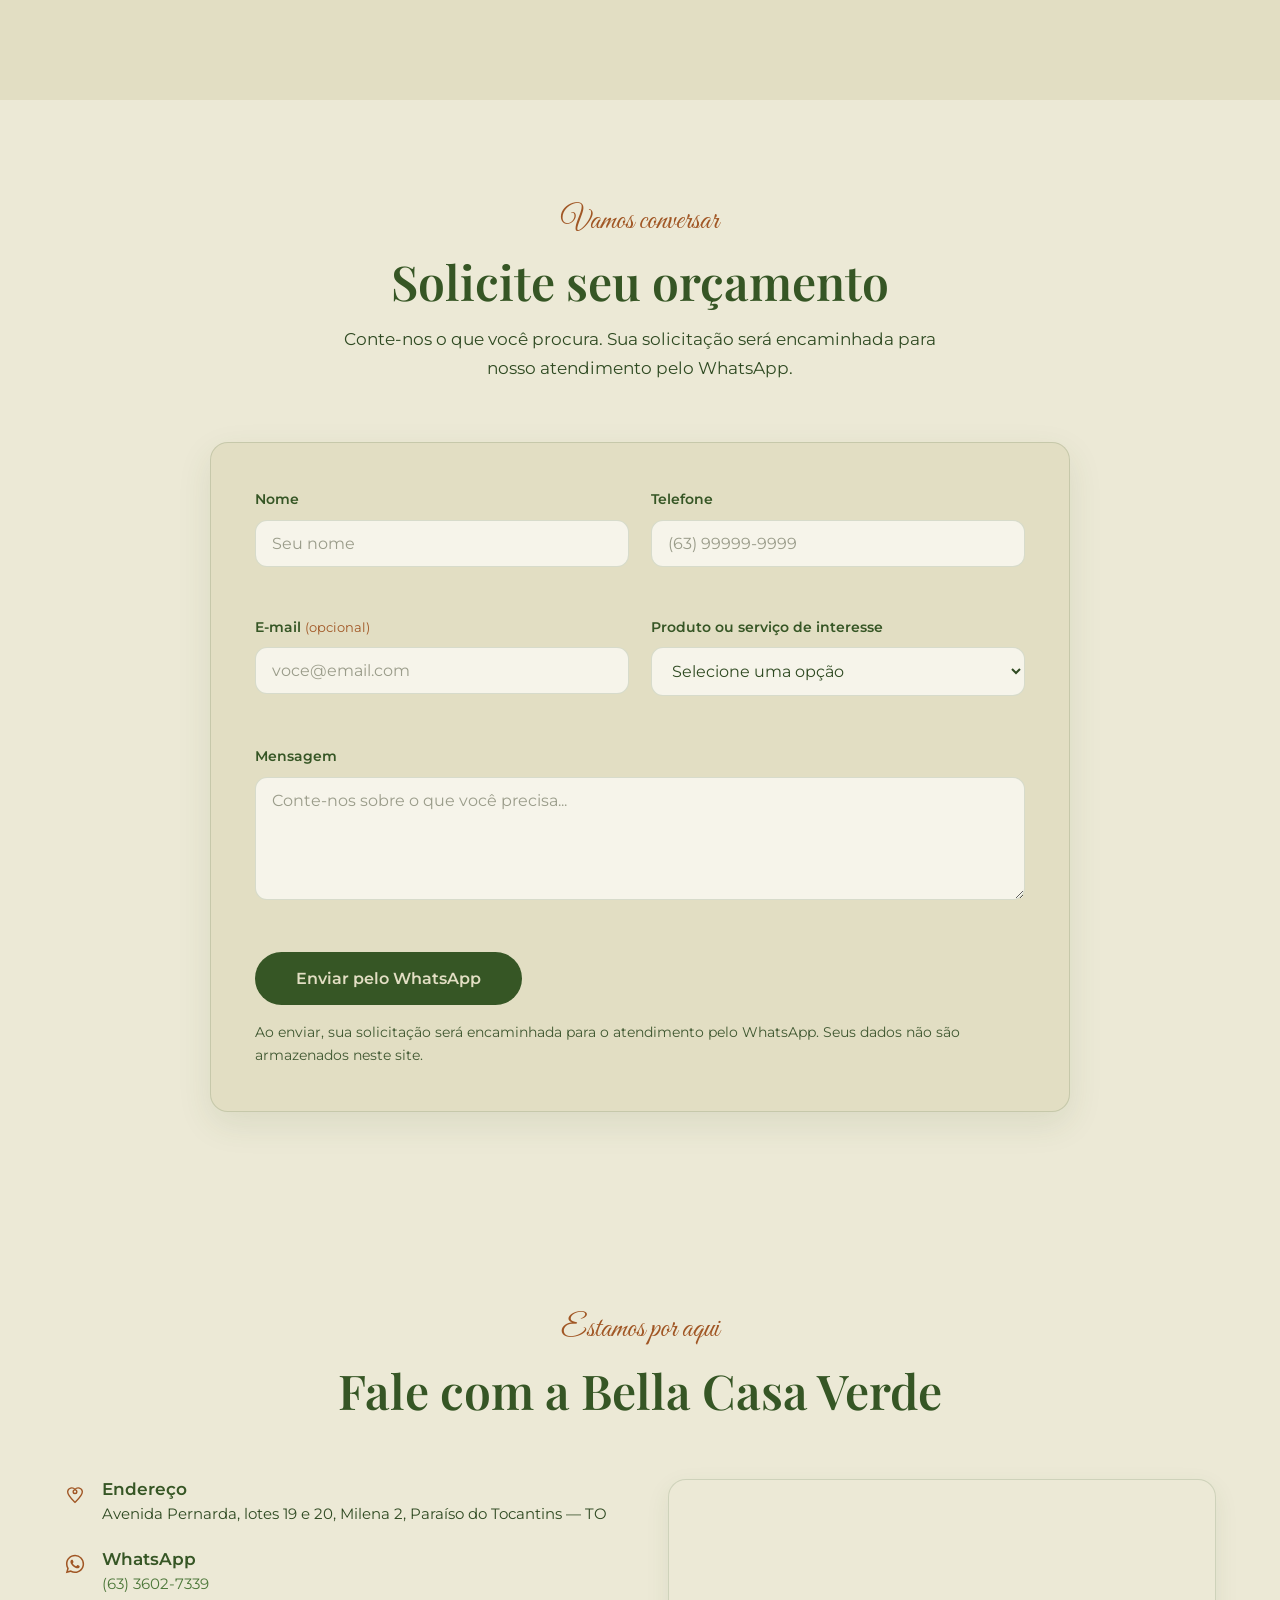
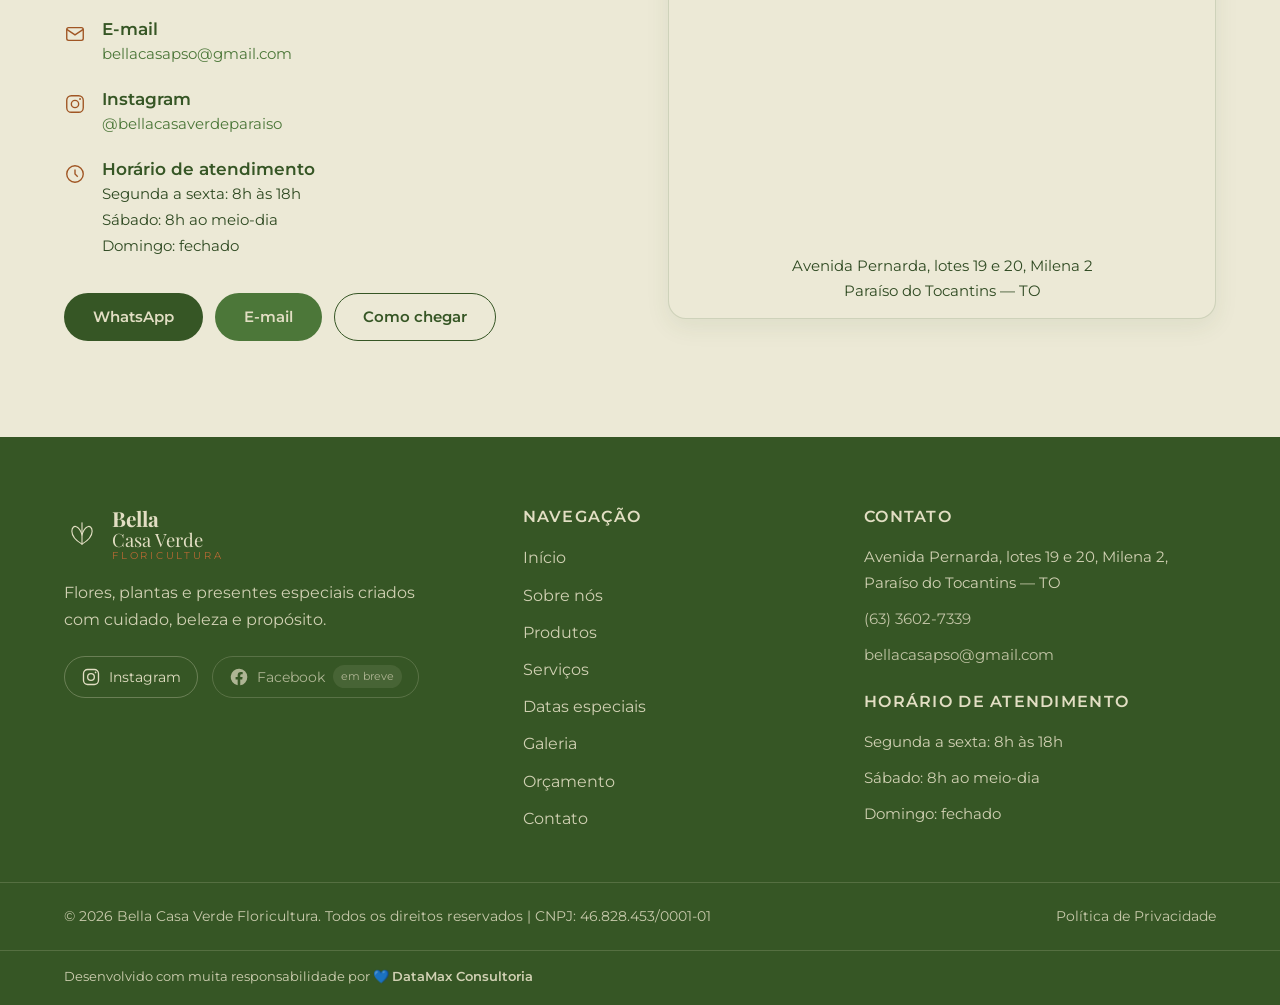
==== commit feb19fbc: "substituir imagens da galeria pelas 12 novas fotos" ====
--- a/index.html
+++ b/index.html
@@ -508,54 +508,64 @@
           <p class="section__intro">Uma prévia do nosso universo: arranjos, buquês, plantas e o ambiente da nossa loja.</p>
         </div>
         <div class="galeria__grid" id="galeriaGrid">
-          <button type="button" class="galeria__item" data-caption="Arranjos florais" aria-label="Ampliar imagem: Arranjos florais">
-            <div class="galeria__media">
-              <img src="img/galeria-arranjos.jpg" alt="Arranjo floral para mesa" loading="lazy">
-            </div>
-          </button>
-          <button type="button" class="galeria__item" data-caption="Buquês" aria-label="Ampliar imagem: Buquês">
-            <div class="galeria__media">
-              <img src="img/galeria-buques.jpg" alt="Buquê de rosas" loading="lazy">
-            </div>
-          </button>
-          <button type="button" class="galeria__item" data-caption="Plantas" aria-label="Ampliar imagem: Plantas">
-            <div class="galeria__media">
-              <img src="img/galeria-plantas.jpg" alt="Vasos de plantas ornamentais" loading="lazy">
-            </div>
-          </button>
-          <button type="button" class="galeria__item" data-caption="Fachada da loja" aria-label="Ampliar imagem: Fachada da loja">
-            <div class="galeria__media">
-              <img src="img/galeria-fachada.jpg" alt="Fachada da floricultura com arranjos em vasos" loading="lazy">
-            </div>
-          </button>
-          <button type="button" class="galeria__item" data-caption="Interior da loja" aria-label="Ampliar imagem: Interior da loja">
-            <div class="galeria__media">
-              <img src="img/galeria-interior.jpg" alt="Interior da floricultura atendendo clientes" loading="lazy">
-            </div>
-          </button>
-          <button type="button" class="galeria__item" data-caption="Paisagismo" aria-label="Ampliar imagem: Paisagismo">
-            <div class="galeria__media">
-              <img src="img/galeria-paisagismo.jpg" alt="Jardim com topiaria e paisagismo" loading="lazy">
-            </div>
-          </button>
-          <button type="button" class="galeria__item" data-caption="Bastidores" aria-label="Ampliar imagem: Bastidores">
-            <div class="galeria__media">
-              <img src="img/galeria-bastidores.jpg" alt="Florista montando buquê nos bastidores" loading="lazy">
-            </div>
-          </button>
-          <button type="button" class="galeria__item" data-caption="Datas comemorativas" aria-label="Ampliar imagem: Datas comemorativas">
-            <div class="galeria__media">
-              <img src="img/galeria-datas.jpg" alt="Buquê especial de rosas para datas comemorativas" loading="lazy">
-            </div>
-          </button>
-          <button type="button" class="galeria__item" data-caption="Eventos" aria-label="Ampliar imagem: Eventos">
-            <div class="galeria__media">
-              <img src="img/galeria-eventos.jpg" alt="Decoração floral com velas para eventos" loading="lazy">
-            </div>
-          </button>
-          <button type="button" class="galeria__item" data-caption="Presentes personalizados" aria-label="Ampliar imagem: Presentes personalizados">
-            <div class="galeria__media">
-              <img src="img/galeria-presentes.jpg" alt="Presente personalizado com flores e frutas" loading="lazy">
+          <button type="button" class="galeria__item" data-caption="Bella Casa Verde - Galeria 1" aria-label="Ampliar imagem da galeria 1">
+            <div class="galeria__media">
+              <img src="img/galeria-1.jpg" alt="Foto da galeria 1 da Bella Casa Verde" loading="lazy">
+            </div>
+          </button>
+          <button type="button" class="galeria__item" data-caption="Bella Casa Verde - Galeria 2" aria-label="Ampliar imagem da galeria 2">
+            <div class="galeria__media">
+              <img src="img/galeria-2.jpg" alt="Foto da galeria 2 da Bella Casa Verde" loading="lazy">
+            </div>
+          </button>
+          <button type="button" class="galeria__item" data-caption="Bella Casa Verde - Galeria 3" aria-label="Ampliar imagem da galeria 3">
+            <div class="galeria__media">
+              <img src="img/galeria-3.jpg" alt="Foto da galeria 3 da Bella Casa Verde" loading="lazy">
+            </div>
+          </button>
+          <button type="button" class="galeria__item" data-caption="Bella Casa Verde - Galeria 4" aria-label="Ampliar imagem da galeria 4">
+            <div class="galeria__media">
+              <img src="img/galeria-4.jpg" alt="Foto da galeria 4 da Bella Casa Verde" loading="lazy">
+            </div>
+          </button>
+          <button type="button" class="galeria__item" data-caption="Bella Casa Verde - Galeria 5" aria-label="Ampliar imagem da galeria 5">
+            <div class="galeria__media">
+              <img src="img/galeria-5.jpg" alt="Foto da galeria 5 da Bella Casa Verde" loading="lazy">
+            </div>
+          </button>
+          <button type="button" class="galeria__item" data-caption="Bella Casa Verde - Galeria 6" aria-label="Ampliar imagem da galeria 6">
+            <div class="galeria__media">
+              <img src="img/galeria-6.jpg" alt="Foto da galeria 6 da Bella Casa Verde" loading="lazy">
+            </div>
+          </button>
+          <button type="button" class="galeria__item" data-caption="Bella Casa Verde - Galeria 7" aria-label="Ampliar imagem da galeria 7">
+            <div class="galeria__media">
+              <img src="img/galeria-7.jpg" alt="Foto da galeria 7 da Bella Casa Verde" loading="lazy">
+            </div>
+          </button>
+          <button type="button" class="galeria__item" data-caption="Bella Casa Verde - Galeria 8" aria-label="Ampliar imagem da galeria 8">
+            <div class="galeria__media">
+              <img src="img/galeria-8.jpg" alt="Foto da galeria 8 da Bella Casa Verde" loading="lazy">
+            </div>
+          </button>
+          <button type="button" class="galeria__item" data-caption="Bella Casa Verde - Galeria 9" aria-label="Ampliar imagem da galeria 9">
+            <div class="galeria__media">
+              <img src="img/galeria-9.jpg" alt="Foto da galeria 9 da Bella Casa Verde" loading="lazy">
+            </div>
+          </button>
+          <button type="button" class="galeria__item" data-caption="Bella Casa Verde - Galeria 10" aria-label="Ampliar imagem da galeria 10">
+            <div class="galeria__media">
+              <img src="img/galeria-10.jpg" alt="Foto da galeria 10 da Bella Casa Verde" loading="lazy">
+            </div>
+          </button>
+          <button type="button" class="galeria__item" data-caption="Bella Casa Verde - Galeria 11" aria-label="Ampliar imagem da galeria 11">
+            <div class="galeria__media">
+              <img src="img/galeria-11.jpg" alt="Foto da galeria 11 da Bella Casa Verde" loading="lazy">
+            </div>
+          </button>
+          <button type="button" class="galeria__item" data-caption="Bella Casa Verde - Galeria 12" aria-label="Ampliar imagem da galeria 12">
+            <div class="galeria__media">
+              <img src="img/galeria-12.jpg" alt="Foto da galeria 12 da Bella Casa Verde" loading="lazy">
             </div>
           </button>
         </div>
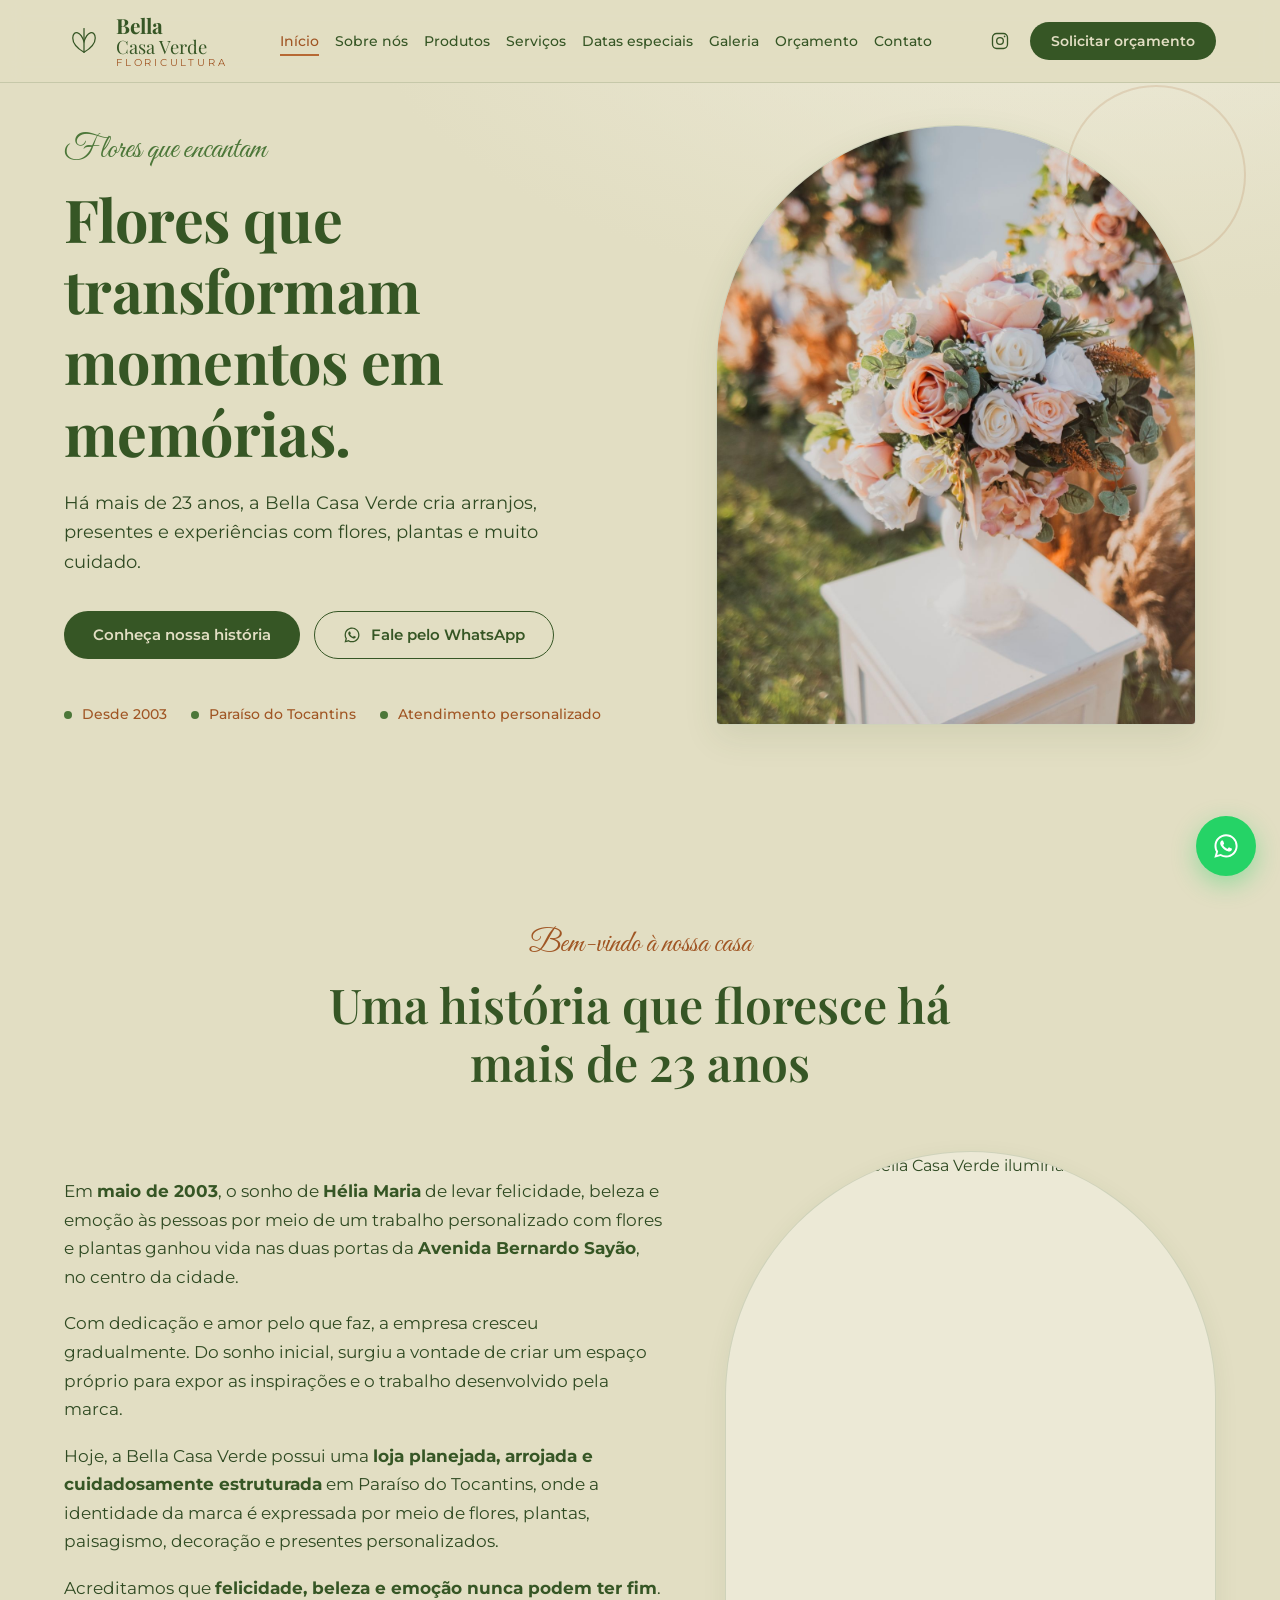
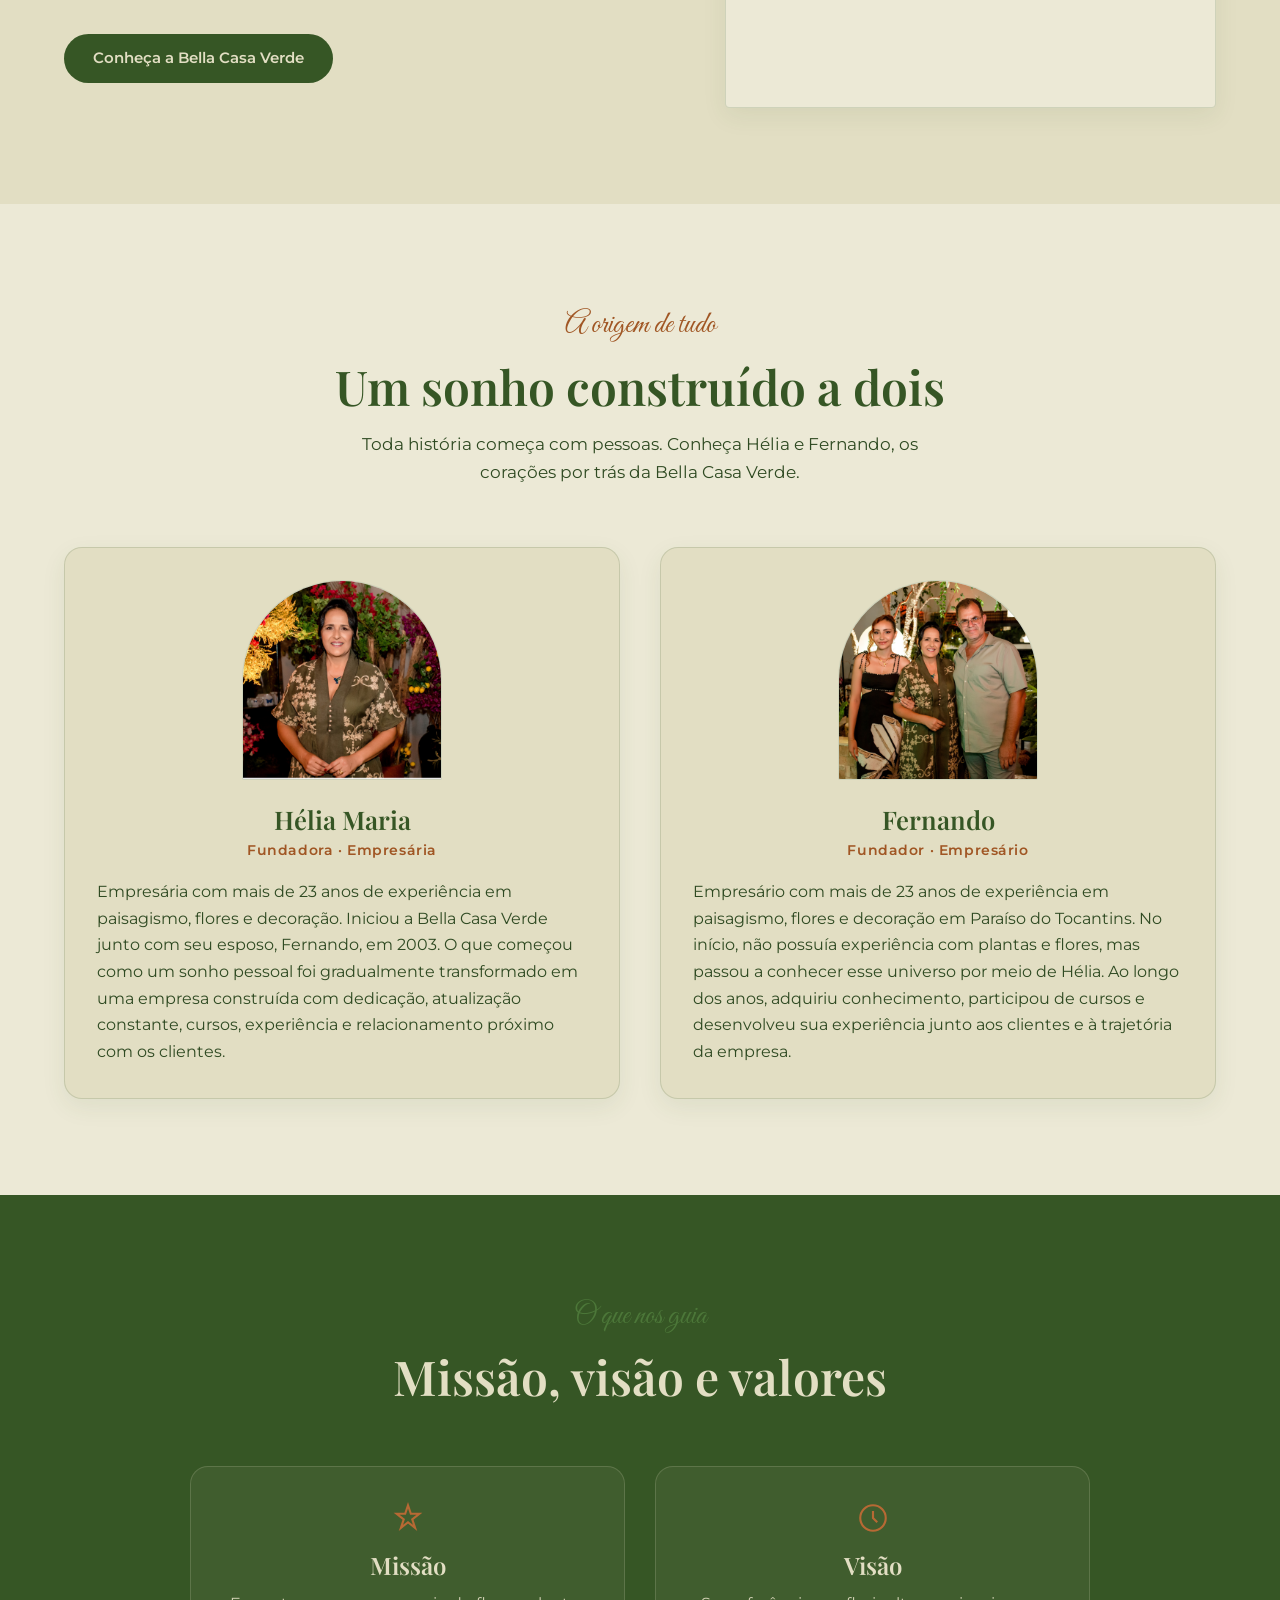
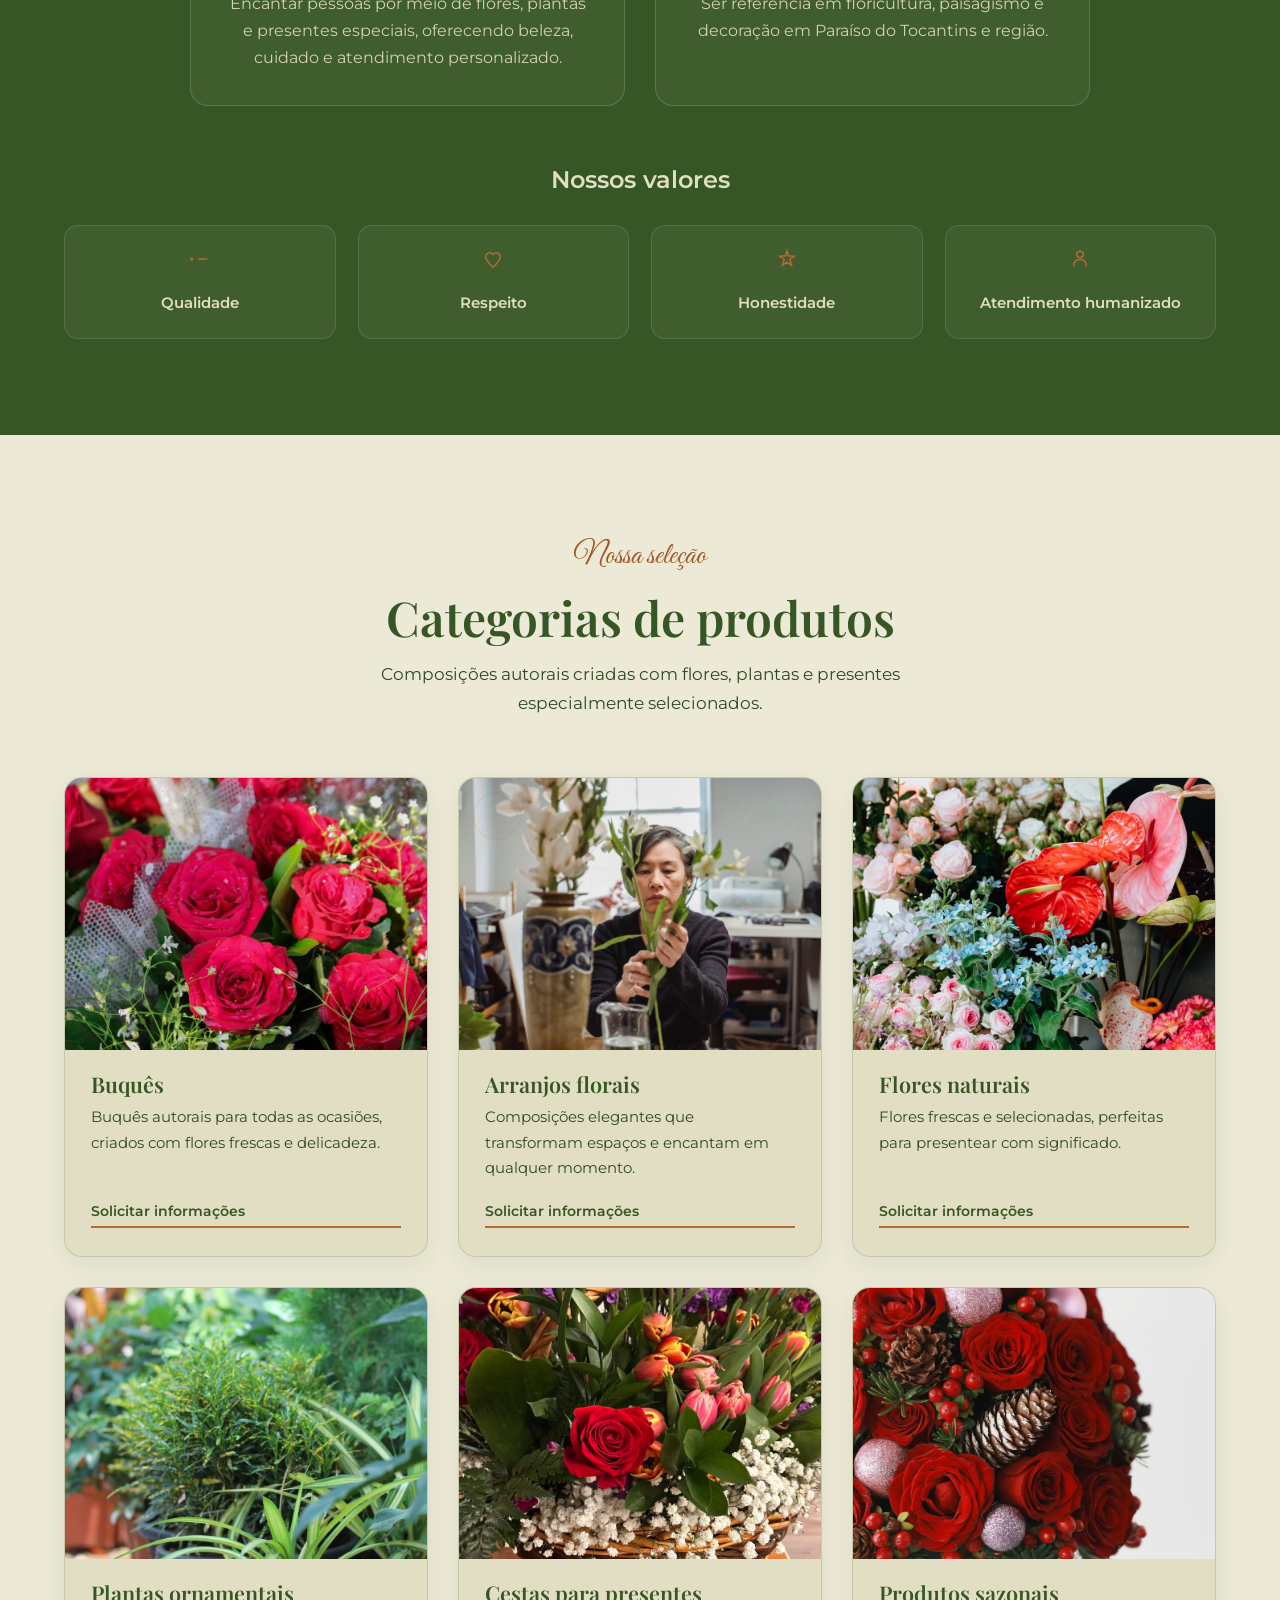
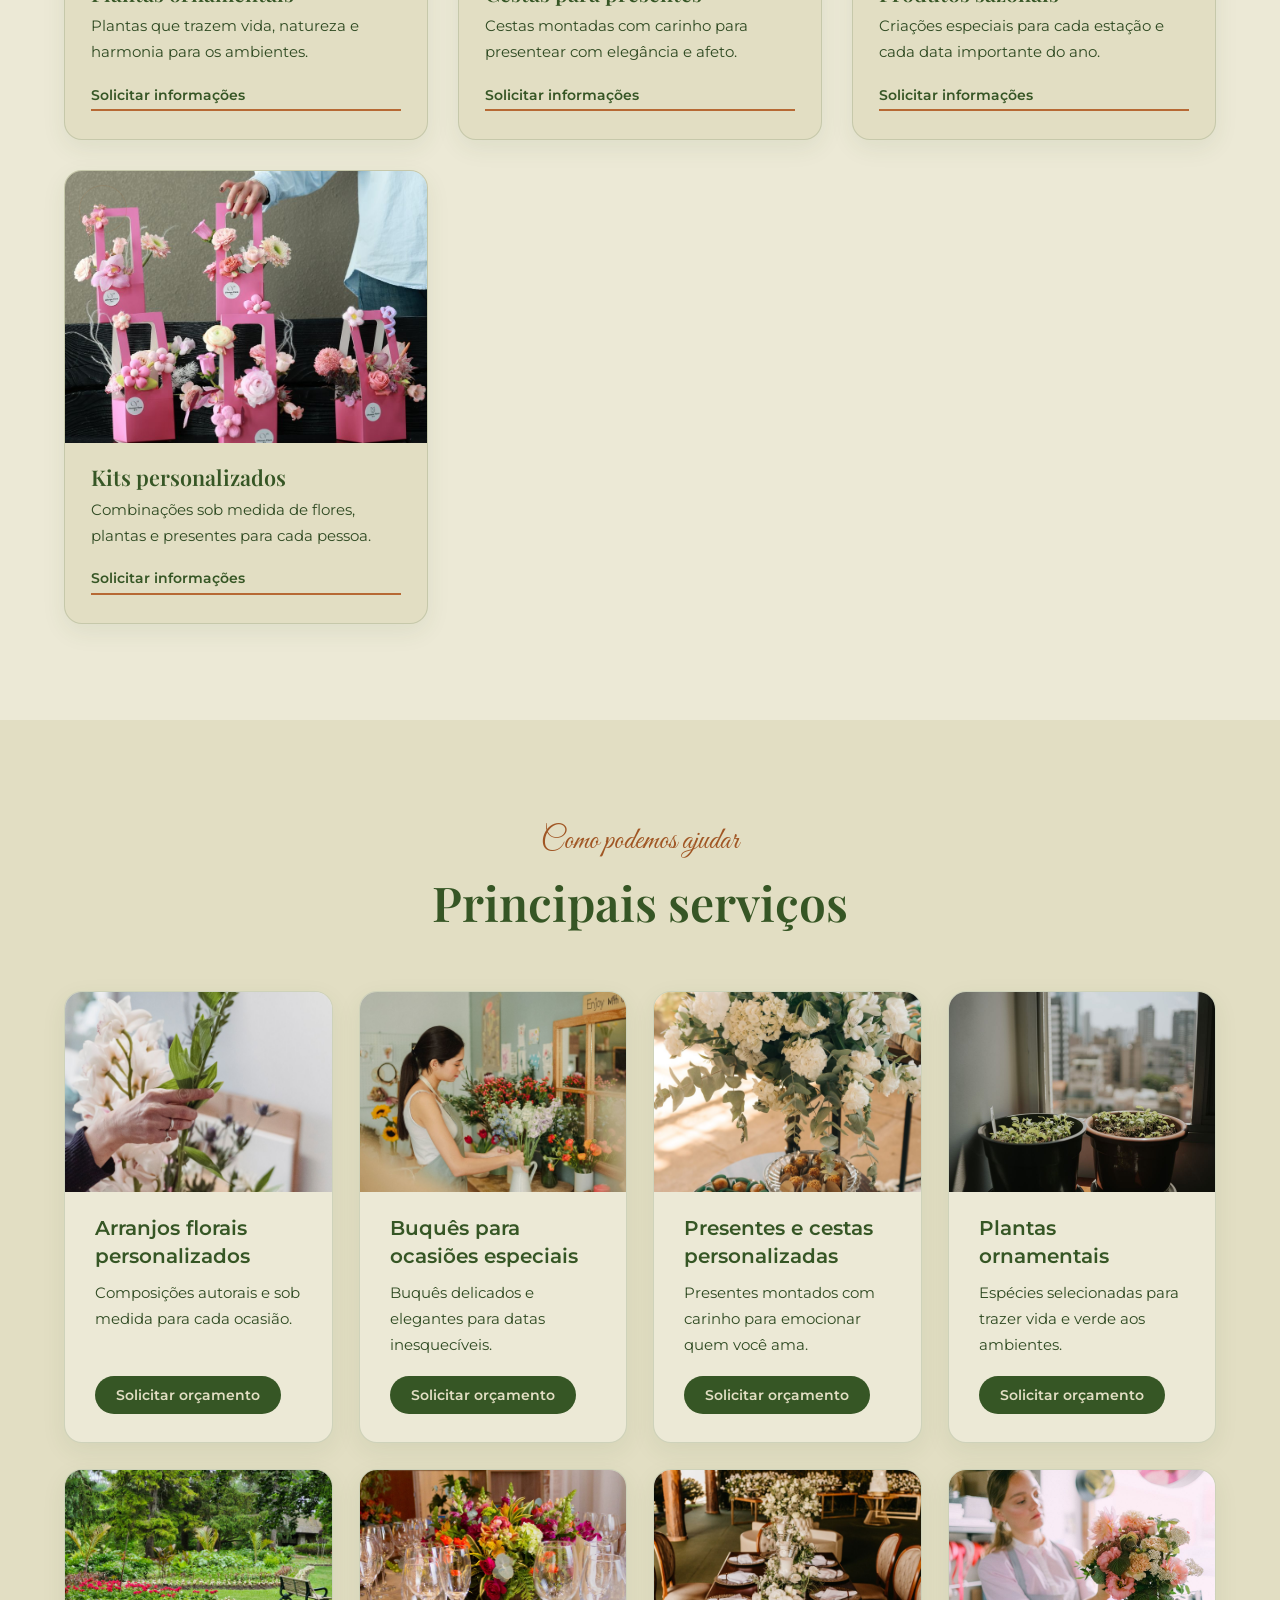
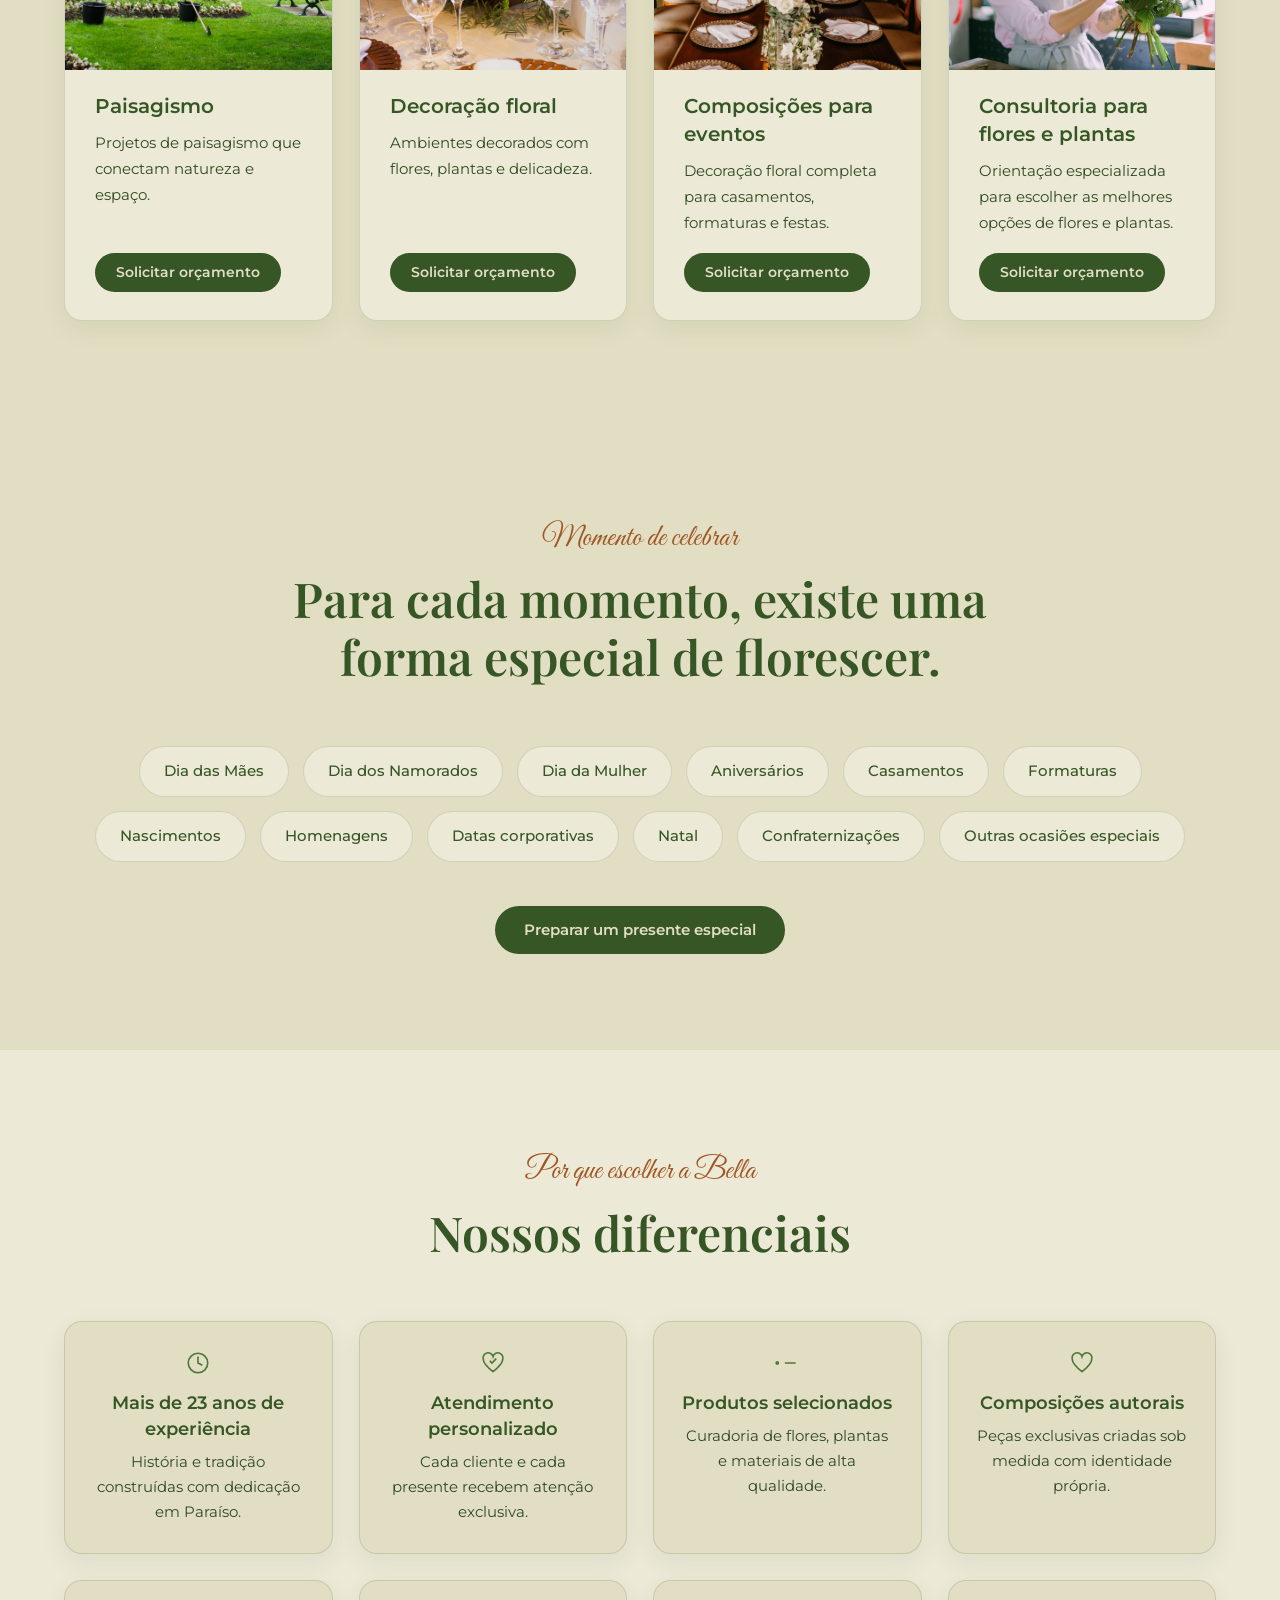
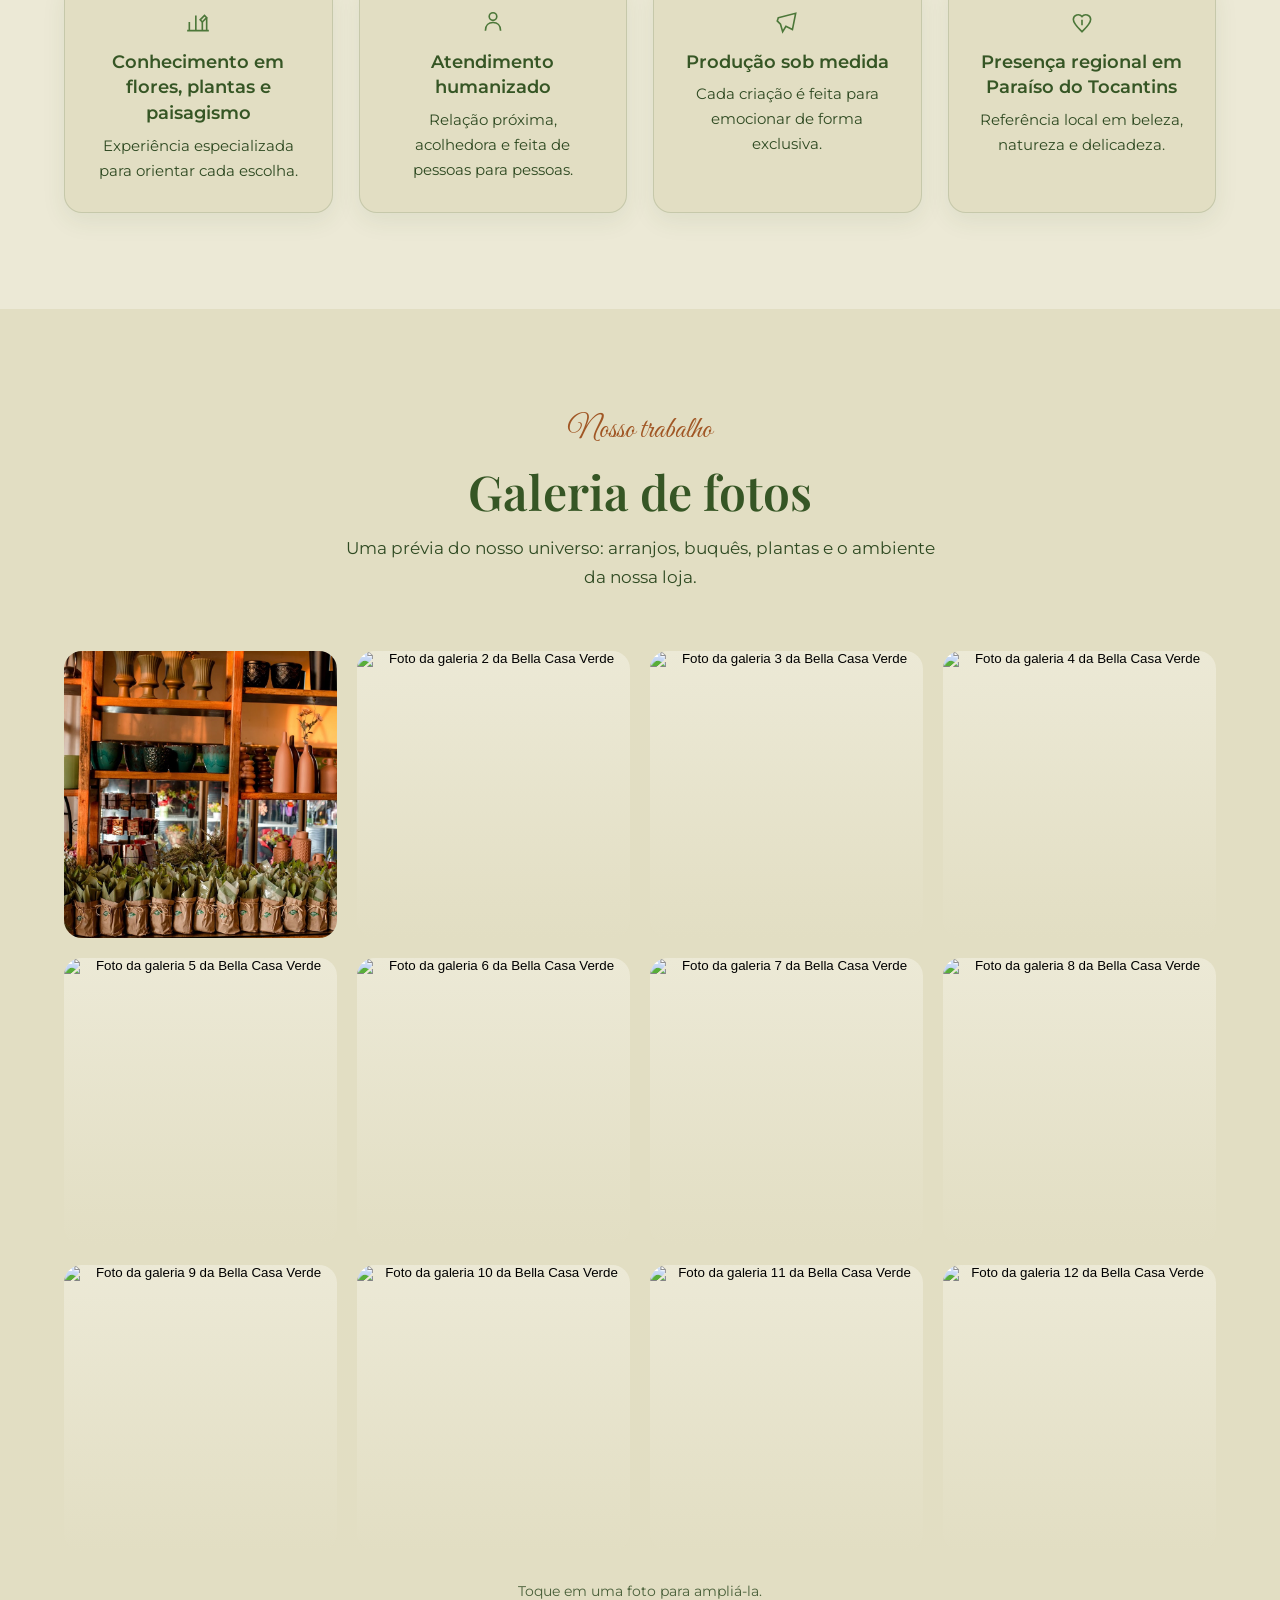
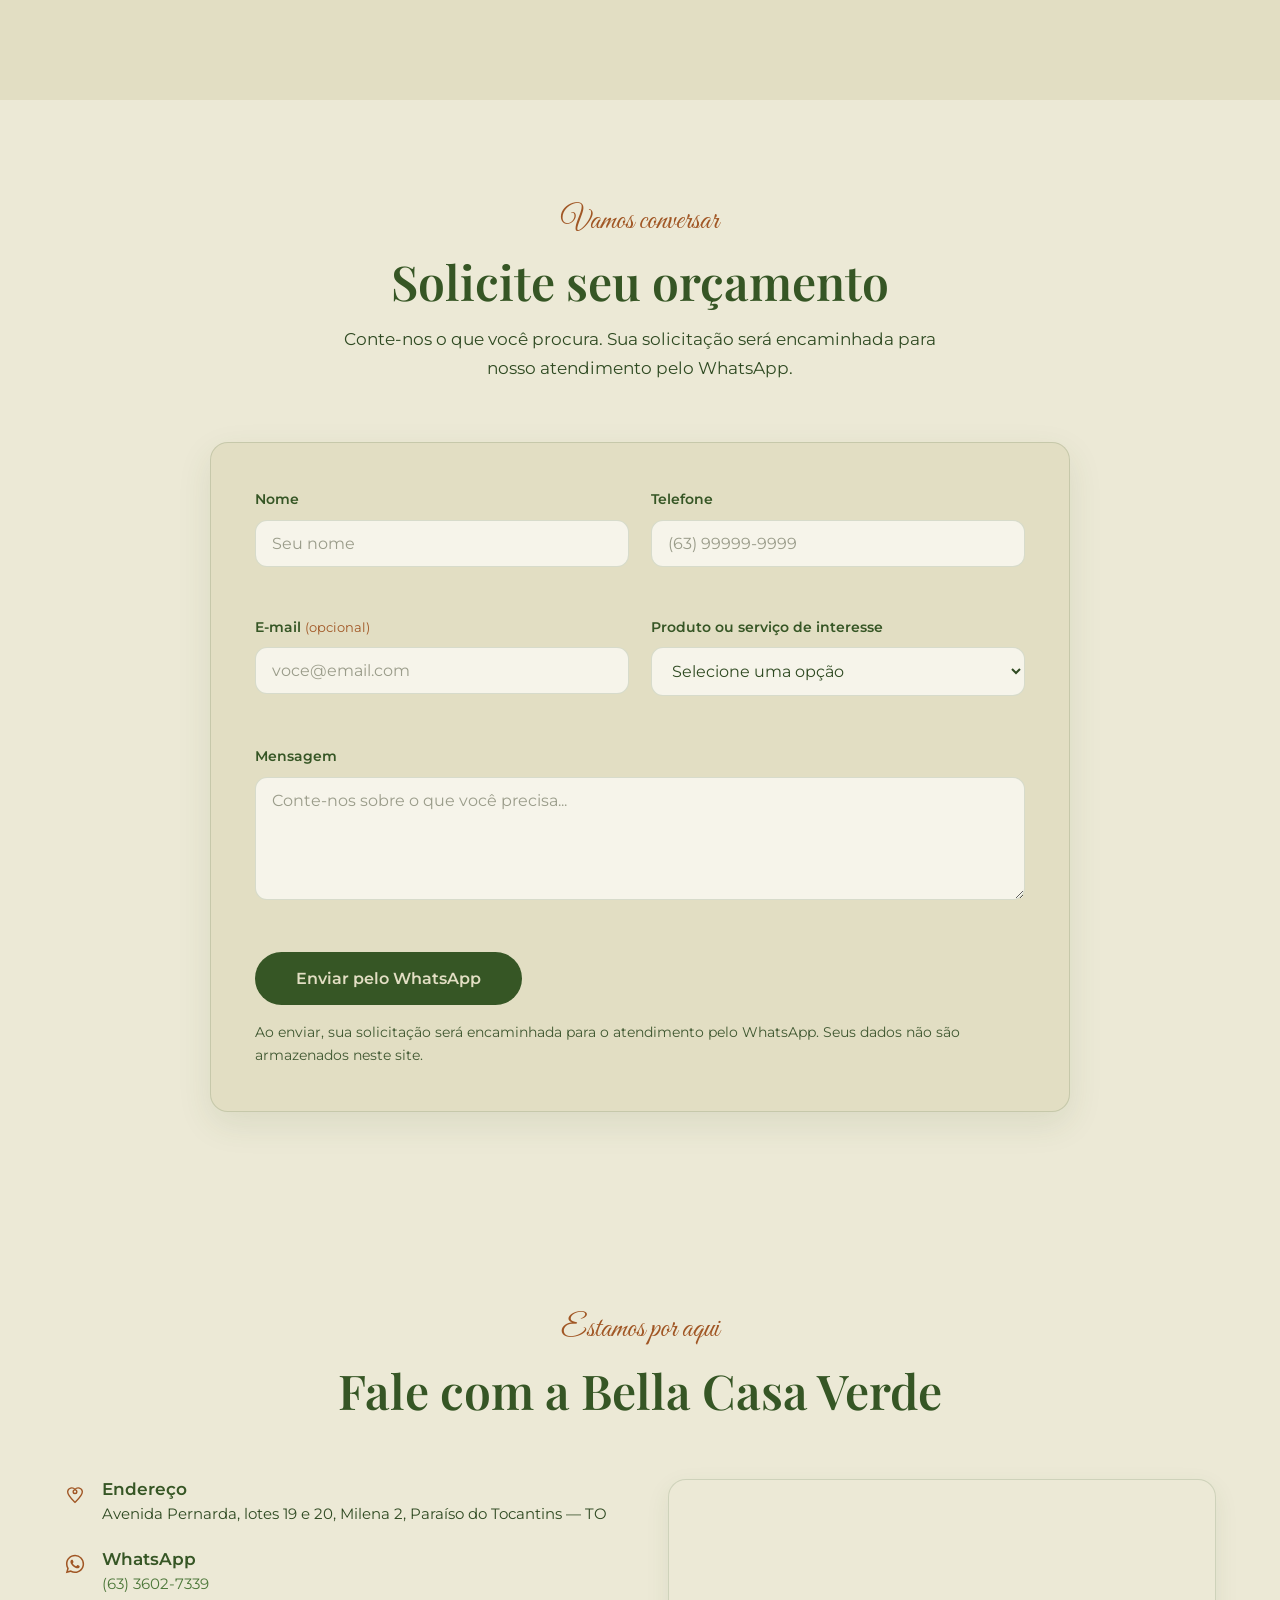
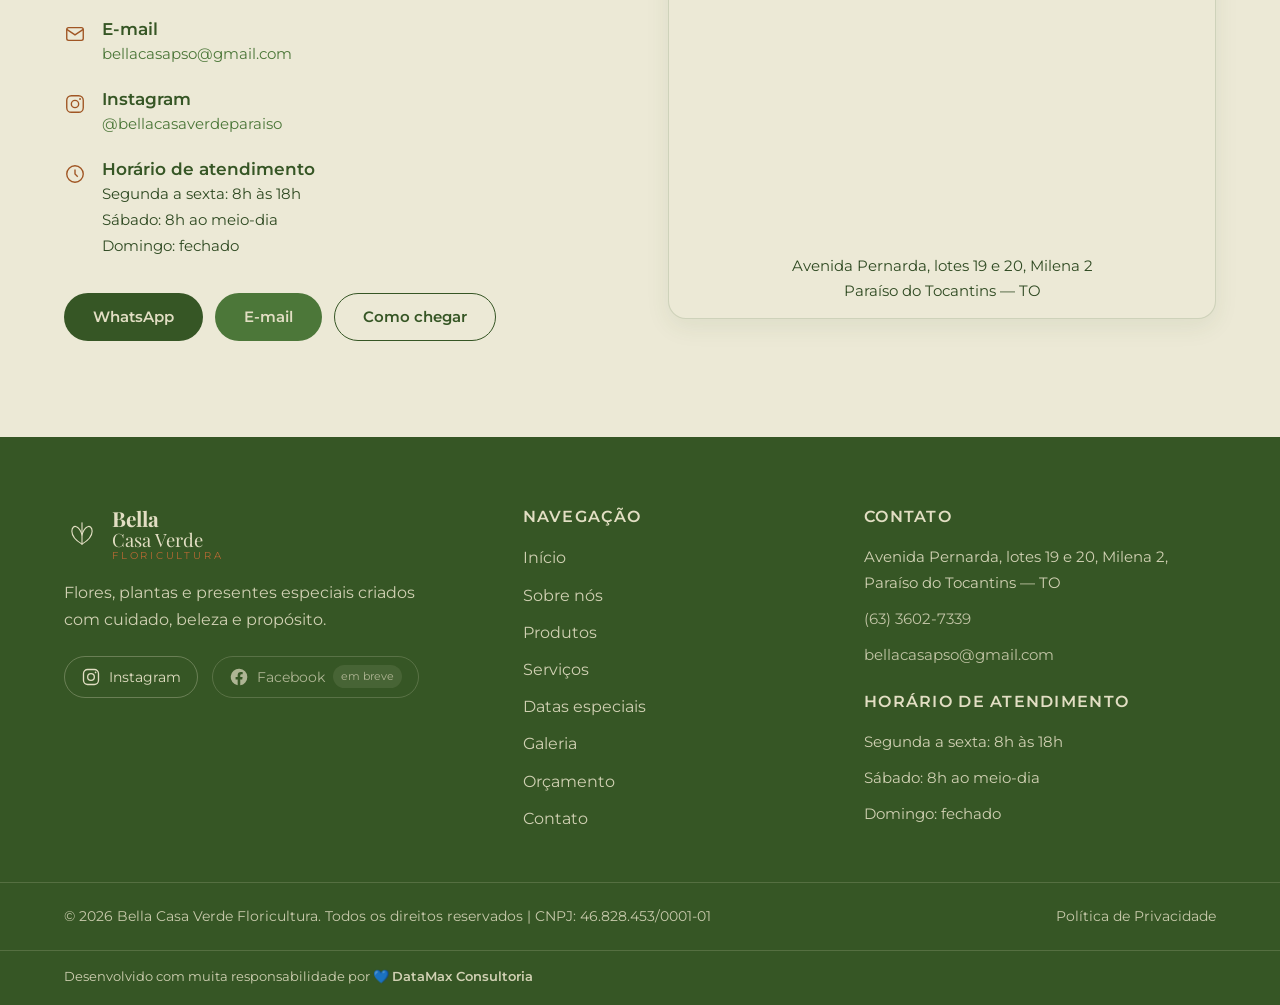
==== commit c3d3d3a2: "Atualiza imagem da hero para uma versão mais elegante" ====
--- a/index.html
+++ b/index.html
@@ -143,8 +143,8 @@
           </ul>
         </div>
         <div class="hero__visual">
-          <figure class="hero__frame" role="img" aria-label="Arranjo floral sofisticado da Bella Casa Verde">
-            <img src="img/galeria-arranjos.jpg" alt="Arranjo floral sofisticado da Bella Casa Verde" style="width: 100%; height: 100%; object-fit: cover;" loading="eager">
+          <figure class="hero__frame" role="img" aria-label="Buquê floral sofisticado da Bella Casa Verde">
+            <img src="img/galeria-buques.jpg" alt="Buquê floral sofisticado da Bella Casa Verde" style="width: 100%; height: 100%; object-fit: cover;" loading="eager">
           </figure>
           <span class="hero__arc" aria-hidden="true"></span>
         </div>
